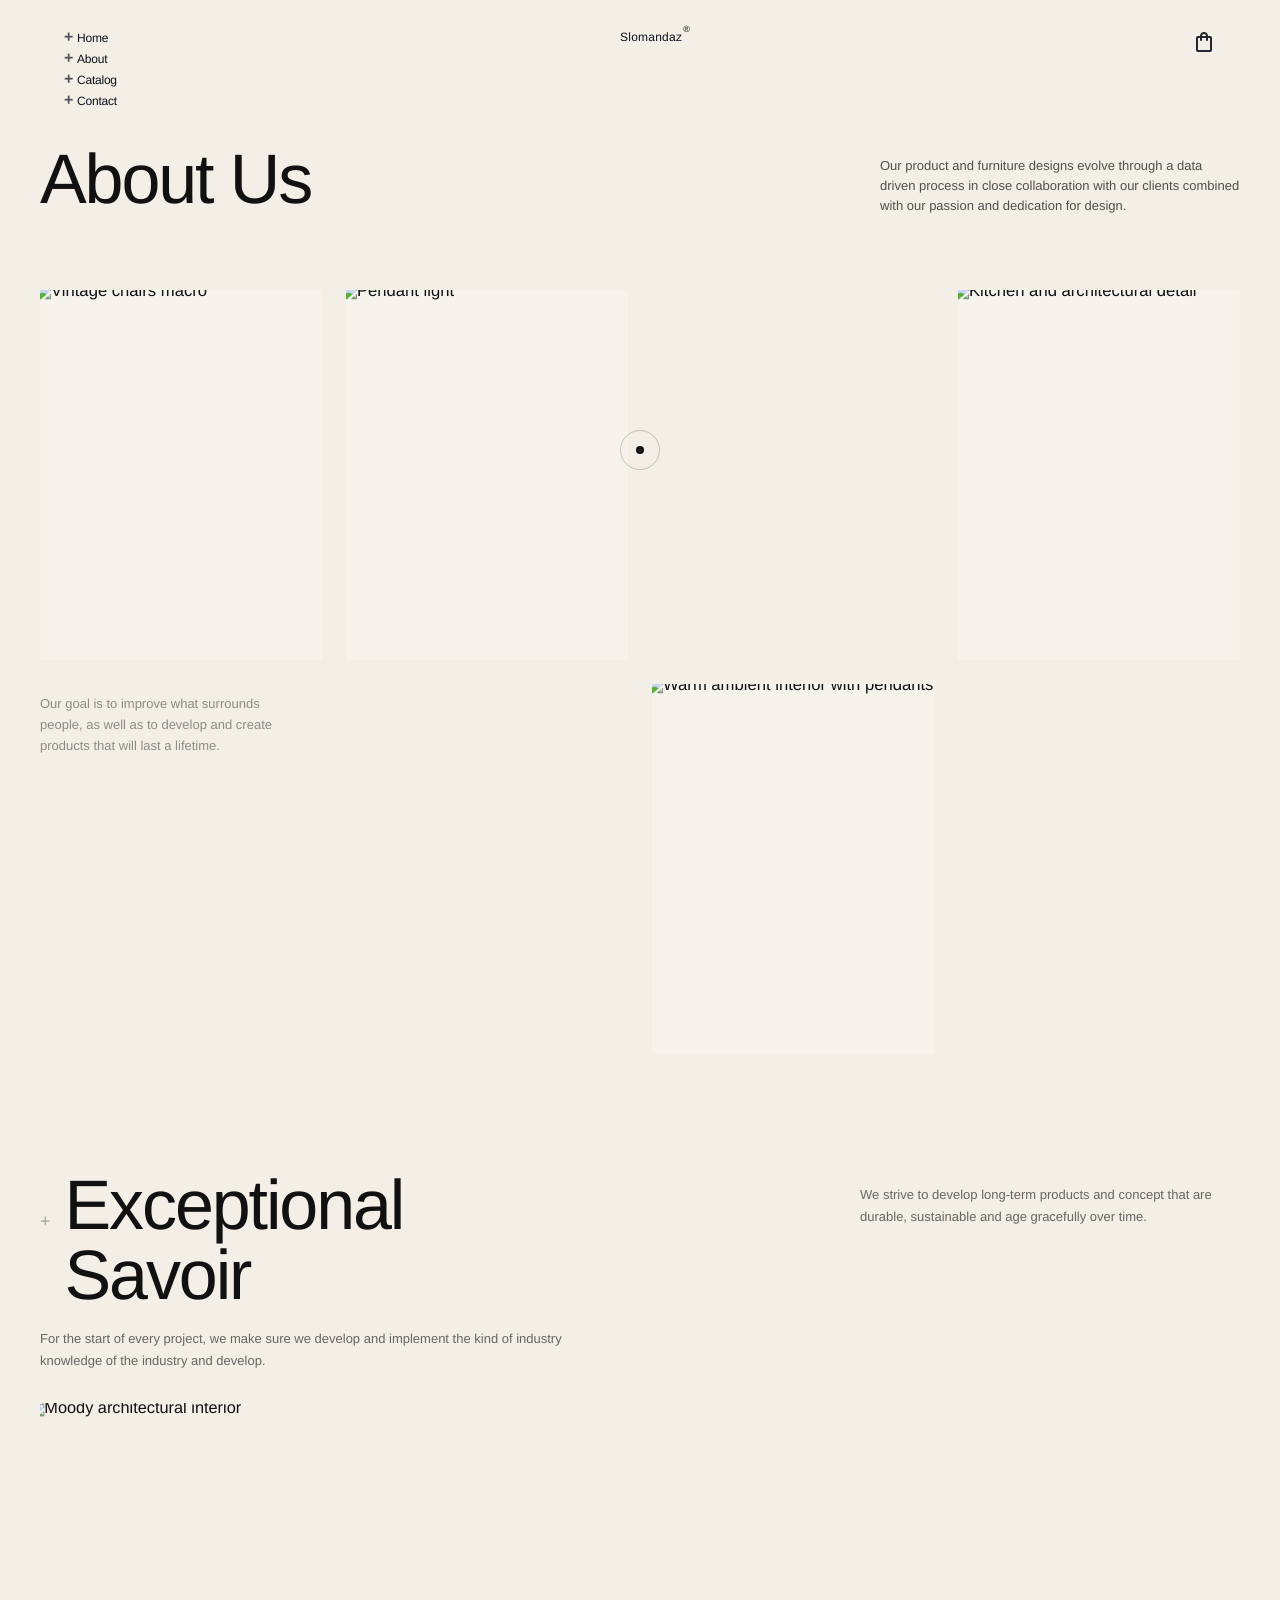
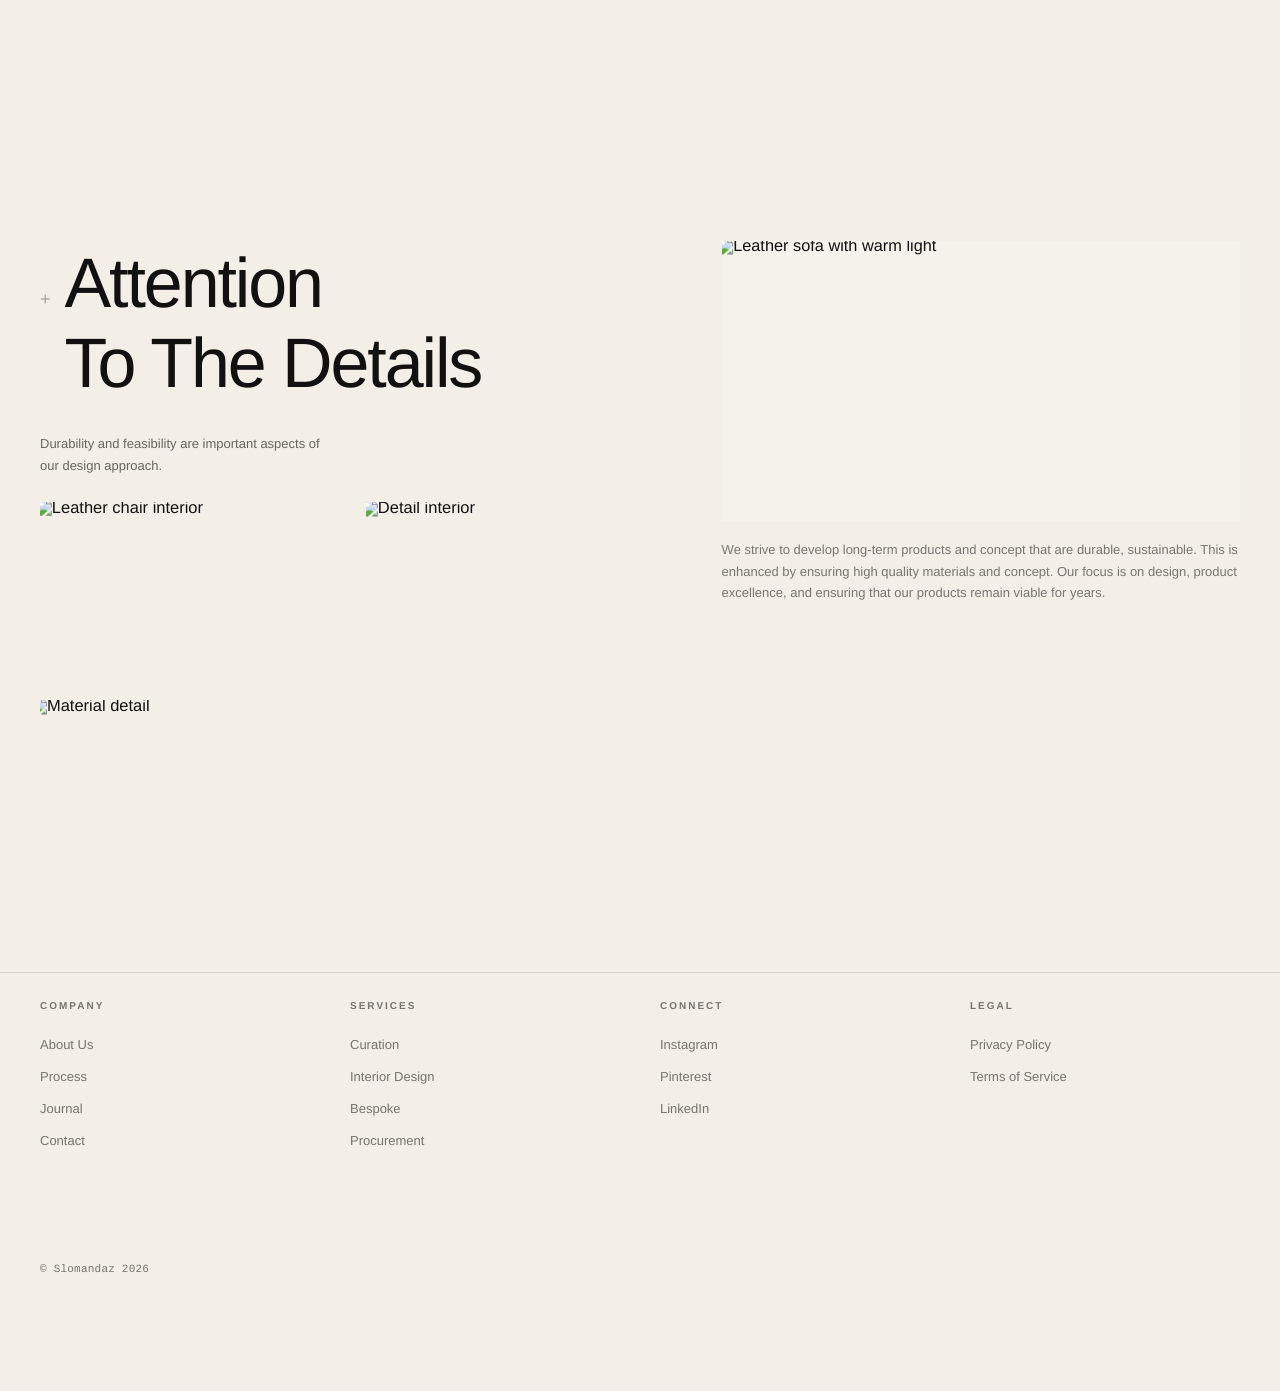
==== about/index.html @ 29f37a79 "removed some immages from about" ====
<!DOCTYPE html>
<html lang="en">
  <head>
    <meta charset="utf-8" />
    <meta name="viewport" content="width=device-width,initial-scale=1" />
    <title>Slomandaz — About Us</title>
    <meta
      name="description"
      content="Noden® About Us — vintage Scandinavian furniture (1940s–1960s) with careful curation and restoration."
    />

    <link rel="stylesheet" href="/styles/styles.css" />
    <link rel="stylesheet" href="/styles/responsive.css" />
    <!-- Fonts (best-effort). If PP Neue Montreal isn’t available to load on your machine, it falls back to Helvetica/Arial. -->
    <link rel="preconnect" href="https://fonts.googleapis.com" />
    <link rel="preconnect" href="https://fonts.gstatic.com" crossorigin />
    <link
      href="https://fonts.googleapis.com/css2?family=Inter:wght@300;400;500&display=swap"
      rel="stylesheet"
    />
      <link href="https://fonts.googleapis.com/css2?family=Material+Symbols+Outlined" rel="stylesheet" />

    <!-- GSAP (KEEP) -->
    <script src="https://cdnjs.cloudflare.com/ajax/libs/gsap/3.12.5/gsap.min.js"></script>
    <script src="https://cdnjs.cloudflare.com/ajax/libs/gsap/3.12.5/ScrollTrigger.min.js"></script>
    <!-- Lenis Smooth Scroll -->
    <script src="https://unpkg.com/lenis@1.1.18/dist/lenis.min.js"></script>
  </head>

  <body>
    <!-- CURSOR ELEMENTS -->
    <div class="cursor-dot"></div>
    <div class="cursor-outline"></div>
   <header class="global-nav" role="banner" aria-label="Primary navigation">
  
  <nav class="link-matrix" aria-label="Site links">
    <!-- Menu toggle button (visible when collapsed) -->
    <button class="menu-toggle" id="menuToggle" aria-expanded="false" aria-controls="navLinks">
      <span class="menu-toggle__label">Menu</span>
      <span class="material-symbols-outlined">
arrow_drop_down
</span>
    </button>
    
    <div class="link-col" id="navLinks">
      <a class="navlink" href="index.html" style="--i: 0">Home</a>
      <a href="/about/" class="navlink" style="--i: 1">About</a>
      <a class="navlink" href="/products/" style="--i: 2">Catalog</a>
      <a class="navlink" href="/contact/" style="--i: 3">Contact</a>
    </div>
  </nav>
  
  <div class="mini-logo">Slomandaz<sup>®</sup></div>

  <!-- Tools -->
  <div class="hero__tools" aria-label="Tools">
    <button id="cartBtn" aria-label="Open Cart" class="cart-button">
      <span class="material-symbols-outlined">shopping_bag</span>
      <sup id="cartCount" class="cart-count-sup">0</sup>
    </button>
  </div>
  </div>
</header>

    <!-- THE SLIDE-IN DRAWER (Fixed Position) - Moved outside header to avoid mix-blend-mode -->
    <div id="cartOverlay"></div>
    <div id="cartDrawer">
      <!-- Drawer Header -->
      <div class="cart-drawer-header">
        <h3>Your Selection</h3>
        <button id="closeCartBtn">&times;</button>
      </div>

      <!-- Drawer Body (Items) -->
      <div id="cartItemsContainer">
        <!-- Empty State Default -->
        <div id="emptyState">
          <p>Your bag is empty.</p>
        </div>
        <!-- Items Inject Here -->
      </div>

      <!-- Drawer Footer -->
      <div class="cart-drawer-footer">
        <div class="cart-total-section">
          <span>Total</span>
          <span id="cartTotal">$0</span>
        </div>
        <button id="checkoutBtn" disabled>Send via WhatsApp</button>
        <p class="checkout-info">
          By sending, you authorize us to contact you regarding your order.
        </p>
      </div>
    </div>

    <div class="page">
      <!-- =========================
         ABOUT TOP + MOSAIC
    ========================== -->
      <section class="about-top">
        <div class="container">
          <div class="about-top__grid">
            <h1 class="about-title" data-inhale>About Us</h1>
            <p class="about-intro" data-parallax="0.2">
              Our product and furniture designs evolve through a data driven
              process in close collaboration with our clients combined with our
              passion and dedication for design.
            </p>
          </div>

          <div class="mosaic" data-="true">
            <div class="mosaic__grid" aria-label="About Us image mosaic">
              <figure class="tile tile--a" data-speed="0.8" data--img>
                <img
                  src="https://images.unsplash.com/photo-1592078615290-033ee584e267?q=80&w=900&auto=format&fit=crop"
                  alt="Vintage chairs macro"
                />
              </figure>

              <figure class="tile tile--b" data-speed="1.2" data--img>
                <img
                  src="https://images.unsplash.com/photo-1524758631624-e2822e304c36?q=80&w=900&auto=format&fit=crop"
                  alt="Pendant light"
                />
              </figure>

              <figure class="tile tile--c" data-speed="1.0" data--img>
                <img
                  src="https://images.unsplash.com/photo-1618221195710-dd6b41faaea6?q=80&w=900&auto=format&fit=crop"
                  alt="Kitchen and architectural detail"
                />
              </figure>

              <figure class="tile tile--d" data-speed="0.9" data--img>
                <img
                  src="https://images.unsplash.com/photo-1618221195710-dd6b41faaea6?q=80&w=1200&auto=format&fit=crop"
                  alt="Warm ambient interior with pendants"
                />
              </figure>

              <p class="mosaic__goal" data--text>
                Our goal is to improve what surrounds people, as well as to
                develop and create products that will last a lifetime.
              </p>
            </div>
          </div>
        </div>
      </section>

      <!-- =========================
         EXCEPTIONAL SAVOIR
    ========================== -->
      <section class="section savoir">
        <div class="container">
          <div class="savoir__grid">
            <div class="savoir__left">
              <div class="headlineRow">
                <span class="sig-plus" aria-hidden="true">+</span>
                <h2 class="h2" data-inhale>Exceptional<br />Savoir</h2>
              </div>
              <p class="sub">
                For the start of every project, we make sure we develop and
                implement the kind of industry knowledge of the industry and
                develop.
              </p>
            </div>

            <div class="savoir__right">
              <p class="sub">
                We strive to develop long-term products and concept that are
                durable, sustainable and age gracefully over time.
              </p>
            </div>
          </div>

          <div class="wide-image" data-speed="0.8" data--img>
            <img
              src="https://images.unsplash.com/photo-1600210492493-0946911123ea?q=80&w=2000&auto=format&fit=crop"
              alt="Moody architectural interior"
            />
          </div>
        </div>
      </section>

      <!-- =========================
         ATTENTION TO THE DETAILS
    ========================== -->
      <section class="section details">
        <div class="container">
          <div class="details__grid">
            <div class="details__left">
              <div class="headlineRow">
                <span class="sig-plus" aria-hidden="true">+</span>
                <h2 class="details__title" data-inhale>
                  Attention<br />To The Details
                </h2>
              </div>
              <p class="sub" style="margin-bottom: 26px; max-width: 280px">
                Durability and feasibility are important aspects of our design
                approach.
              </p>

              <div
                class="details__leftGrid"
                aria-label="Supporting images left"
              >
                <figure
                  class="small-photo small-photo--tall"
                  data-speed="1.0"
                  data--img
                >
                  <img
                    src="https://images.unsplash.com/photo-1586023492125-27b2c045efd7?q=80&w=900&auto=format&fit=crop"
                    alt="Leather chair interior"
                  />
                </figure>

                <figure class="small-photo" data-speed="0.7" data--img>
                  <img
                    src="https://images.unsplash.com/photo-1513519245088-0e12902e5a38?q=80&w=900&auto=format&fit=crop"
                    alt="Detail interior"
                  />
                </figure>

                <figure
                  class="small-photo"
                  data-speed="0.9"
                  data--img
                  style="grid-column: 1 / -1"
                >
                  <img
                    src="https://images.unsplash.com/photo-1616486338812-3dadae4b4ace?q=80&w=900&auto=format&fit=crop"
                    alt="Material detail"
                  />
                </figure>
              </div>
            </div>

            <div class="details__right">
              <figure class="details__bigPhoto" data-speed="0.8" data--img>
                <img
                  src="https://images.unsplash.com/photo-1522708323590-d24dbb6b0267?q=80&w=1600&auto=format&fit=crop"
                  alt="Leather sofa with warm light"
                />
              </figure>

              <p class="details__caption" data--text>
                We strive to develop long-term products and concept that are
                durable, sustainable. This is enhanced by ensuring high quality
                materials and concept. Our focus is on design, product
                excellence, and ensuring that our products remain viable for
                years.
              </p>
            </div>
          </div>
        </div>
      </section>

      <!-- =========================
         FOOTER
    ========================== -->
      <footer class="footer">
        <div class="container">
          <div class="footer-grid">
            <div class="footer-column">
              <h4>Company</h4>
              <ul>
                <li><a href="#">About Us</a></li>
                <li><a href="#">Process</a></li>
                <li><a href="#">Journal</a></li>
                <li><a href="#">Contact</a></li>
              </ul>
            </div>
            <div class="footer-column">
              <h4>Services</h4>
              <ul>
                <li><a href="#">Curation</a></li>
                <li><a href="#">Interior Design</a></li>
                <li><a href="#">Bespoke</a></li>
                <li><a href="#">Procurement</a></li>
              </ul>
            </div>
            <div class="footer-column">
              <h4>Connect</h4>
              <ul>
                <li><a href="#">Instagram</a></li>
                <li><a href="#">Pinterest</a></li>
                <li><a href="#">LinkedIn</a></li>
              </ul>
            </div>
            <div class="footer-column">
              <h4>Legal</h4>
              <ul>
                <li><a href="#">Privacy Policy</a></li>
                <li><a href="#">Terms of Service</a></li>
              </ul>
            </div>
          </div>
          <div class="footer-bottom">
            <span class="copyright">© Slomandaz 2026</span>
          </div>
        </div>
      </footer>
    </div>

    <script src="/js/scripts.js"></script>
    <script src="/js/animations.js"></script>
    <script src="/js/contact-form.js"></script>
    <script src="/js/cart.js"></script>
    <script src="/js/cursor.js"></script>
    <script src="/js/previews.js"></script>

    <script>
      document.addEventListener("DOMContentLoaded", () => {
        // Initialize ALL forms on page
        window.FormCompiler.init("contactForm", {
          pageTitle: "Contact Page",
        });

        window.FormCompiler.init("quickContactForm", {
          pageTitle: "Homepage Quick Contact",
        });
      });
    </script>
  </body>
</html>
---- styles/styles.css ----
/*
  ==========================================================
  NODEN® HERO — “Macro Materiality + Heritage Minimalism”
  Key decisions:
  - Full-bleed macro hero image
  - Header segmented into utility zones with ultra-small uppercase text
  - Oversized bottom-left wordmark
  - Bottom-right descriptor block
  - Far-right vertical pagination
  - Below: products band with category tabs + product row
  ==========================================================
*/

:root {
  --bone: #ede6da; /* bone-white wordmark */
  --bone-2: #f3eee6; /* slightly warmer UI white */
  --ink: #141414; /* for product band text */
  --muted: rgba(255, 255, 255, 0.72);
  --muted-2: rgba(20, 20, 20, 0.55);

  --divider: rgba(26, 26, 24, 0.15);
  --copper: #b87333;
  --hero-tint: rgba(33, 31, 28, 0.18);
  --hero-tint-2: rgba(33, 31, 28, 0.36);

  --line: rgba(255, 255, 255, 0.24);
  --line-dark: rgba(20, 20, 20, 0.12);

  --pad-x: clamp(18px, 3.2vw, 42px);
  --pad-y: clamp(16px, 2.2vw, 34px);
  --font-heading: "Times New Roman", Georgia, serif;
  --font-sans: "Helvetica Neue", Arial, sans-serif;
}

* {
  box-sizing: border-box;
  margin: 0;
  padding: 0;
}

body {
  font-family: var(--font-sans);
  background: var(--bone-2);
  color: #111;
  -webkit-font-smoothing: antialiased;
  text-rendering: geometricPrecision;
}

a {
  color: inherit;
  text-decoration: none;
}
ul {
  list-style: none;
}

/* ════════════════════════════════════════
   SITE-WIDE CUSTOM CURSOR SYSTEM
════════════════════════════════════════ */

/* 1. HIDE THE DEFAULT CURSOR */
/* Apply to body and all interactive elements */
body,
a,
button,
.tab,
.product-card,
.category-item,
.quiet-exit-cta {
  cursor: none !important; /* Force hide */
}

/* 2. CORE CURSOR ELEMENTS */
.cursor-dot,
.cursor-outline {
  position: fixed;
  top: 0;
  left: 0;
  pointer-events: none;
  border-radius: 50%;
  z-index: 11000;
  transform: translate(-50%, -50%);
}

/* THE SNAPPY INNER DOT */
.cursor-dot {
  width: 8px;
  height: 8px;
  background-color: #111111; /* --ink from your design */
  transition: transform 0.2s ease, opacity 0.3s ease;
}

/* THE BUTTERY OUTER RING */
.cursor-outline {
  width: 40px;
  height: 40px;
  border: 1px solid rgba(17, 17, 17, 0.2);
  will-change: transform;
  transition: width 0.4s cubic-bezier(0.16, 1, 0.3, 1),
    height 0.4s cubic-bezier(0.16, 1, 0.3, 1), border-color 0.4s ease,
    background-color 0.4s ease;
}

/* HIDE ON TOUCH DEVICES */
@media (pointer: coarse) {
  .cursor-dot,
  .cursor-outline {
    display: none;
  }
  /* Restore default cursor on touch devices */
  body,
  a,
  button,
  .tab,
  .product-card,
  .category-item,
  .quiet-exit-cta {
    cursor: auto !important;
  }
}

/* 3. INTERACTIVE STATES (via JS body classes) */

/* --- POINTER STATE --- */
/* For links, buttons, tabs etc. */
body.cursor-pointer .cursor-dot {
  opacity: 0;
}

body.cursor-pointer .cursor-outline {
  width: 60px;
  height: 60px;
  border-color: rgba(184, 115, 51, 0.5); /* --accent */
  background-color: rgba(184, 115, 51, 0.1);
}

/* --- TEXT STATE --- */
/* For paragraphs, headlines */
body.cursor-text .cursor-outline {
  width: 2px;
  height: 28px;
  border-radius: 2px;
  border-color: #111111;
  background-color: #111111;
}

/* --- DRAG STATE --- */
/* For the product archive reel */
body.cursor-drag .cursor-outline {
  width: 80px;
  height: 50px;
  border-radius: 40px;
  border-color: rgba(17, 17, 17, 0.3);
}

body.cursor-drag .cursor-outline::before,
body.cursor-drag .cursor-outline::after {
  content: "";
  position: absolute;
  top: 50%;
  width: 0;
  height: 0;
  border-top: 6px solid transparent;
  border-bottom: 6px solid transparent;
  opacity: 0.8;
}

body.cursor-drag .cursor-outline::before {
  /* Left arrow */
  left: 10px;
  transform: translateY(-50%);
  border-right: 8px solid #111111;
}

body.cursor-drag .cursor-outline::after {
  /* Right arrow */
  right: 10px;
  transform: translateY(-50%);
  border-left: 8px solid #111111;
}

/* --- SERVICES PREVIEW OVERRIDE --- */
/* This ensures the special services cursor still works */
body.cursor-services .cursor-outline {
  opacity: 0; /* Hide the global outline */
}

/* --- PRODUCT DETAILS CURSOR STATE --- */
body.cursor-product-details .cursor-dot {
  width: 12px;
  height: 12px;
  background-color: #ff9500;
  opacity: 1;
}

body.cursor-product-details .cursor-outline {
  width: 80px;
  height: 80px;
  border: 2px solid var(--copper);
  background: rgba(184, 115, 51, 0.1);
  display: flex;
  align-items: center;
  justify-content: center;
  font-family: var(--font-sans);
  font-size: 9px;
  font-weight: 500;
  letter-spacing: 0.2em;
  color: var(--copper);
  text-transform: uppercase;
}

body.cursor-product-details .cursor-outline::before {
  content: "VIEW DETAILS";
}

/* ════════════════════════════════════════
   FLEXIBLE PREVIEW ENHANCEMENTS
════════════════════════════════════════ */
.cursor-preview {
  position: fixed;
  width: 180px;
  height: 220px;
  pointer-events: none;
  z-index: 9998;
  border-radius: 4px;
  overflow: hidden;
  opacity: 0;
  transform: translate(-50%, -50%) scale(0.9);
  backdrop-filter: blur(20px);
  background: rgba(228, 224, 219, 0.9); /* --stone with slight transparency */
  box-shadow: 0 8px 32px rgba(0, 0, 0, 0.12);
  transition: all 0.4s cubic-bezier(0.16, 1, 0.3, 1);
  will-change: transform, opacity;
}

.cursor-preview img {
  width: 100%;
  height: 80%;
  object-fit: cover;
  display: block;
  opacity: 0;
  transition: opacity 0.4s ease;
}

.cursor-preview-label {
  position: absolute;
  bottom: 0;
  left: 0;
  right: 0;
  padding: 12px 16px 12px;
  background: linear-gradient(transparent, rgba(0, 0, 0, 0.6));
  color: #fff;
  font-family: "Inter", sans-serif;
  font-size: 10px;
  font-weight: 400;
  letter-spacing: 0.15em;
  text-transform: uppercase;
  text-align: center;
  opacity: 0;
  transition: opacity 0.4s ease;
}

/* IMAGE MODE */
.cursor-preview.preview-image img {
  opacity: 1;
}
.cursor-preview.preview-image .cursor-preview-label {
  opacity: 1;
}

/* TEXT-ONLY MODE (Products/CTAs) */
.cursor-preview:not(.preview-image) {
  width: 140px;
  height: auto;
  min-height: 40px;
  padding: 16px;
  background: rgba(17, 17, 17, 0.92);
  color: #fff;
}

.cursor-preview:not(.preview-image) img {
  display: none;
}
.cursor-preview:not(.preview-image) .cursor-preview-label {
  background: none;
  opacity: 1;
  font-size: 12px;
  letter-spacing: 0.05em;
  padding: 0;
}

/* ═══════════════════════════════════════════════════════════
   PRODUCT HOVER CURSOR PREVIEW
═════════════════════════════════════════════════════════ */

.product-cursor-preview {
  position: fixed;
  top: 0;
  left: 0;
  pointer-events: none;
  z-index: 9998;
  opacity: 0;
  transform: translate(0, 0);
  transition: opacity 0.25s ease;
}

.product-cursor-preview.visible {
  opacity: 1;
}

.product-cursor-text {
  display: block;
  background: rgba(20, 20, 20, 0.9);
  color: #fff;
  padding: 10px 16px;
  border-radius: 6px;
  font-size: 11px;
  font-weight: 500;
  letter-spacing: 0.04em;
  white-space: nowrap;
  backdrop-filter: blur(8px);
  border: 1px solid rgba(184, 115, 51, 0.3);
}

/* ════════════════════════════════════════
   CART DRAWER (Exempt from blend mode)
════════════════════════════════════════ */
/* =========================================
   CART DRAWER SYSTEM - PREMIUM STYLING
========================================= */

#cartCount {
  position: absolute;
  top: 26px;
  right: 50px;
  background: var(--copper);
  color: #fff;
  border-radius: 50%;
  width: 18px;
  height: 18px;
  display: flex;
  align-items: center;
  justify-content: center;
  font-size: 10px;
  font-weight: bold;
  z-index: 10;
}

#cartOverlay {
  position: fixed;
  inset: 0;
  background: rgba(20, 20, 20, 0.4);
  backdrop-filter: blur(2px);
  z-index: 9998;
  opacity: 0;
  pointer-events: none;
  transition: opacity 0.3s ease;
  mix-blend-mode: normal !important;
}

#cartDrawer {
  position: fixed;
  top: 0;
  right: -100%; /* Hidden off-screen */
  width: 100%;
  max-width: 450px;
  height: 100vh;
  background: #f3eee6; /* Bone color */
  z-index: 9999;
  box-shadow: -5px 0 40px rgba(0, 0, 0, 0.08);
  transition: right 0.4s cubic-bezier(0.16, 1, 0.3, 1);
  display: flex;
  flex-direction: column;
  mix-blend-mode: normal !important;
}

/* Header Section */
.cart-drawer-header {
  padding: 24px 30px;
  border-bottom: 1px solid rgba(26, 26, 24, 0.12);
  display: flex;
  justify-content: space-between;
  align-items: center;
}

.cart-drawer-header h3 {
  font-family: var(--font-heading);
  font-size: 24px;
  letter-spacing: -0.02em;
  margin: 0;
  color: var(--ink);
}

#closeCartBtn {
  background: none;
  border: none;
  cursor: pointer;
  font-size: 28px;
  line-height: 1;
  color: var(--muted-2);
}

/* =========================================
   CART DRAWER FIXES & UPGRADES
========================================= */

/* SCROLL FIX: Ensures only the list scrolls, not the body */
#cartItemsContainer {
  flex: 1;
  overflow-y: auto !important; /* Forces scroll here */
  padding: 24px 30px;
}

/* --- QUANTITY CONTROLS STYLING --- */
.cart-item-qty-wrapper {
  display: flex;
  align-items: center;
  gap: 8px;
  background: rgba(0, 0, 0, 0.05);
  border-radius: 4px;
  padding: 2px 6px;
}

.btn-qty {
  width: 20px;
  height: 20px;
  border: 1px solid var(--divider);
  background: transparent;
  cursor: pointer;
  font-size: 14px;
  line-height: 16px;
  color: var(--ink);
  transition: all 0.2s;
  display: flex;
  align-items: center;
  justify-content: center;
}

.btn-qty:hover {
  background: var(--ink);
  color: #fff;
}

.cart-qty-text {
  font-size: 11px;
  min-width: 18px;
  text-align: center;
  font-weight: 500;
}

/* --- NEW CARD STYLING (No more inline styles) --- */
.cart-item-card {
  display: flex;
  gap: 16px;
  margin-bottom: 24px;
  animation: fadeIn 0.4s ease forwards;
  padding-bottom: 24px;
  border-bottom: 1px solid rgba(26, 26, 24, 0.08);
}

.cart-item-card:last-child {
  border-bottom: none;
  margin-bottom: 0;
  padding-bottom: 0;
}

.cart-item-img {
  width: 72px;
  height: 72px;
  object-fit: cover;
  border-radius: 4px;
  background: #fff;
}

.cart-item-details {
  flex: 1;
  display: flex;
  flex-direction: column;
  justify-content: space-between;
}

.cart-item-name {
  font-family: var(--font-sans);
  font-size: 14px;
  font-weight: 500;
  text-transform: uppercase;
  letter-spacing: 0.05em;
  margin-bottom: 4px;
  line-height: 1.3;
  color: var(--ink);
}

.cart-item-meta {
  font-size: 11px;
  color: var(--muted);
  text-transform: uppercase;
  letter-spacing: 0.1em;
  margin-bottom: 8px;
}

.cart-item-actions {
  display: flex;
  justify-content: space-between;
  align-items: center;
  margin-top: auto;
}

.cart-item-price {
  font-family: var(--font-heading);
  font-style: italic;
  font-size: 18px;
  color: var(--ink);
}

.btn-remove {
  background: none;
  border: none;
  font-family: var(--font-sans);
  font-size: 9px;
  text-transform: uppercase;
  letter-spacing: 0.15em;
  color: var(--muted);
  cursor: pointer;
  transition: color 0.2s ease;
}

.btn-remove:hover {
  color: #d9534f;
}

@keyframes fadeIn {
  from {
    opacity: 0;
    transform: translateY(10px);
  }
  to {
    opacity: 1;
    transform: translateY(0);
  }
}
/* ---------------------------------------- */

/* Footer Section */
.cart-drawer-footer {
  padding: 24px 30px;
  border-top: 1px solid rgba(26, 26, 24, 0.12);
  background: rgba(255, 255, 255, 0.4);
  backdrop-filter: blur(8px);
}

.cart-total-section {
  display: flex;
  justify-content: space-between;
  margin-bottom: 16px;
  font-family: var(--font-sans);
  font-weight: 500;
  font-size: 14px;
  letter-spacing: 0.1em;
  text-transform: uppercase;
}

#checkoutBtn {
  width: 100%;
  background: var(--ink);
  color: #fff;
  border: none;
  padding: 18px;
  border-radius: 4px;
  letter-spacing: 0.15em;
  font-size: 11px;
  text-transform: uppercase;
  font-weight: 500;
  cursor: pointer;
  transition: all 0.2s ease;
}

#checkoutBtn:hover:not(:disabled) {
  opacity: 0.9;
  transform: translateY(-1px);
}

#checkoutBtn:disabled {
  background: rgba(20, 20, 20, 0.2);
  color: rgba(0, 0, 0, 0.4);
  cursor: not-allowed;
}

.checkout-info {
  font-size: 9px;
  color: var(--muted);
  text-align: center;
  margin-top: 12px;
  line-height: 1.5;
}

/* =========================
   HERO
========================= */
.hero {
  position: relative;
  padding-top: 90px;
  min-height: 62vh;
  height: 90vh;
  overflow: hidden;
  background: #6f6a63; /* fallback if image fails */
}

.hero__media {
  position: absolute;
  inset: 0;
  width: 100%;
  height: 100%;
  object-fit: cover;
  transform: scale(1.04);
  filter: saturate(1.05) contrast(1.06);
}

/* Cinematic overlay to match “buttery” shadow transitions */
.hero::before {
  content: "";
  position: absolute;
  inset: 0;
  background: radial-gradient(
      1200px 700px at 60% 40%,
      rgba(0, 0, 0, 0) 0%,
      rgba(0, 0, 0, 0.16) 62%,
      rgba(0, 0, 0, 0.28) 100%
    ),
    linear-gradient(
      180deg,
      var(--hero-tint-2) 0%,
      var(--hero-tint) 46%,
      rgba(0, 0, 0, 0.1) 100%
    );

  pointer-events: none;
  z-index: 1;
}

/* =========================
   HEADER (4 utility zones)
========================= */
.global-nav {
  position: fixed;
  top: 0;
  left: 0;
  right: 0;
  z-index: 9999;
  padding: var(--pad-y) var(--pad-x);
  display: flex;
  justify-content: space-between;
  align-items: start;
  column-gap: 28px;
  backdrop-filter: none;
  box-shadow: none;
  mix-blend-mode: difference;
  transition: padding 0.3s ease;
}

/* ─── Mini Logo ─── */
.mini-logo {
  font-size: 12px;
  letter-spacing: 0.02em;
  font-weight: 500;
  color: var(--bone);
  white-space: nowrap;
}
.mini-logo sup {
  font-size: 9px;
  top: -0.45em;
  position: relative;
  margin-left: 1px;
}

/* ─── Link Matrix / Nav Container ─── */
.link-matrix {
  justify-content: start;
  padding-top: 2px;
  position: relative;
}

/* ─── Menu Toggle Button ─── */
.menu-toggle {
  display: flex;
  align-items: center;
  gap: 1px;
  background: none;
  border: none;
  cursor: pointer;
  padding: 0;
  color: #fff;
  font-size: 12px;
  font-weight: 500;
  letter-spacing: -0.02em;
  text-transform: capitalize;
  font-family: inherit;
  opacity: 0;
  visibility: hidden;
  height: 0;
  overflow: hidden;
  transition:
    opacity 0.3s ease,
    visibility 0.3s ease,
    height 0.3s ease;
  mix-blend-mode: normal;
}

.menu-toggle__label {
  line-height: 1;
}

.menu-toggle__icon {
  font-size: 18px;
  transition: transform 0.35s cubic-bezier(0.16, 1, 0.3, 1);
  line-height: 1;
}

/* When nav is collapsed (scrolled), show the toggle */
.nav-collapsed .menu-toggle {
  opacity: 1;
  visibility: visible;
  height: auto;
  overflow: visible;
}

/* Rotate arrow when menu is open */
.menu-toggle[aria-expanded="true"] .menu-toggle__icon {
  transform: rotate(180deg);
}

/* ─── Link Column ─── */
.link-col {
  display: flex;
  flex-direction: column;
  gap: 5px;
  overflow: hidden;
}

/* ─── Navlink Base ─── */
.navlink {
  font-size: 12px;
  text-transform: capitalize;
  letter-spacing: -0.02em;
  font-weight: 500;
  color: white;
  opacity: 1;
  width: fit-content;
  position: relative;
  display: flex;
  align-items: baseline;
  gap: 4px;
  transform: translateY(0);
  transition:
    opacity 0.35s cubic-bezier(0.16, 1, 0.3, 1),
    transform 0.35s cubic-bezier(0.16, 1, 0.3, 1),
    max-height 0.35s cubic-bezier(0.16, 1, 0.3, 1);
  transition-delay: calc(var(--i, 0) * 0.05s);
  max-height: 40px;
}

.navlink::after {
  content: "";
  position: absolute;
  left: 0;
  bottom: -4px;
  width: 0%;
  height: 0.5px;
  background: rgba(255, 255, 255, 0.66);
  transition: width 0.32s ease;
}
.navlink:hover::after {
  width: 100%;
}
.navlink::before {
  content: "+";
  font-size: 16px;
  font-weight: 600;
  opacity: 0.7;
  transition: all 0.3s cubic-bezier(0.16, 1, 0.3, 1);
  transform: rotate(0deg);
  line-height: 1;
  flex-shrink: 0;
}
.navlink:hover::before {
  opacity: 1;
  transform: rotate(45deg);
}
.navlink:hover {
  opacity: 1;
}

/* ─── Collapsed State: Hide navlinks ─── */
.nav-collapsed .link-col .navlink {
  opacity: 0;
  transform: translateY(-15px);
  max-height: 0;
  pointer-events: none;
  margin: 0;
  padding: 0;
  overflow: hidden;
  /* Reverse stagger: last items disappear first */
  transition-delay: calc((3 - var(--i, 0)) * 0.04s);
}

/* ─── Collapsed BUT menu is open: show navlinks staggered ─── */
.nav-collapsed.menu-open .link-col .navlink {
  opacity: 1;
  transform: translateY(0);
  max-height: 40px;
  pointer-events: auto;
  /* Forward stagger: first items appear first */
  transition-delay: calc(var(--i, 0) * 0.07s + 0.05s);
}

/* ─── Link column gap adjustment when collapsed ─── */
.nav-collapsed .link-col {
  gap: 0;
  transition: gap 0.3s ease;
}
.nav-collapsed.menu-open .link-col {
  gap: 5px;
  transition-delay: 0.05s;
}

/* ─── Tools ─── */
.mini-logo,
.navlink,
.tool {
  color: #fff;
}

.cart-button {
  background: none;
  border: none;
  color: #fff;
  cursor: pointer;

  opacity: 0.9;
  transition: opacity 0.3s ease;
}

.cart-button:hover {
  opacity: 1;
}
@keyframes fadeIn {
  from {
    opacity: 0;
    transform: translateY(10px);
  }
  to {
    opacity: 1;
    transform: translateY(0);
  }
}

.hero-cta {
  position: absolute;
  right: var(--pad-x);
  top: -33px;
  z-index: 3;
  display: flex;
  align-items: center;
  gap: 10px;
  font-size: 13px;
  letter-spacing: 0.22em;
  text-transform: uppercase;
  color: rgba(255, 255, 255, 0.88);
  font-weight: 500;
  padding-inline: 50px;
  padding-block: 25px;
  background-color: var(--copper);
  border: 1px solid rgba(255, 255, 255, 0.28);
  border-radius: 100px;
  transition: all 0.4s cubic-bezier(0.16, 1, 0.3, 1);
  text-decoration: none;
  justify-content: center;
}

.hero-cta::before {
  content: "+";
  font-size: 16px;
  font-weight: 600;
  opacity: 0.7;
  transition: all 0.3s cubic-bezier(0.16, 1, 0.3, 1);
  transform: rotate(0deg);
  line-height: 1;
  flex-shrink: 0;
}
.hero-cta:hover::before {
  opacity: 1;
  transform: rotate(45deg);
}

.hero__tools {
  display: flex;
  gap: 18px;
  padding-top: 2px;
}

.tool {
  font-size: 10px;
  text-transform: uppercase;
  letter-spacing: 0.22em;
  color: rgba(255, 255, 255, 0.86);
  opacity: 0.9;
  white-space: nowrap;
}
.tool:hover {
  opacity: 1;
}

/* vertical pagination */
.hero__pager {
  position: absolute;
  top: 50%;
  right: calc(var(--pad-x) - 4px);
  transform: translateY(-50%);
  z-index: 4;
  display: flex;
  flex-direction: column;
  align-items: center;
  gap: 10px;
  color: rgba(255, 255, 255, 0.72);
  font-size: 10px;
  letter-spacing: 0.22em;
  text-transform: uppercase;
  user-select: none;
}
.hero__pager .bar {
  width: 0.5px;
  height: 88px;
  background: rgba(255, 255, 255, 0.25);
}

.hero__content {
  position: absolute;
  left: var(--pad-x);
  bottom: 44px;
  right: var(--pad-x);
  display: flex;
  justify-content: space-between;
  align-items: flex-end;
  gap: 2rem;
}

/* =========================
   Bottom-left monolith logo
========================= */
.hero__brand {
  /* position: absolute;
  left: var(--pad-x);
  bottom: 44px; */
  z-index: 3;
  font-weight: 300;
  font-size: clamp(56px, 7.4vw, 120px);
  letter-spacing: -0.03em;
  color: var(--bone);
  line-height: 0.88;
  text-shadow: 0 1px 0 rgba(0, 0, 0, 0.1);
  white-space: nowrap;
  font-family: var(--font-heading);
}
.hero__brand sup {
  font-size: 0.36em;
  top: -0.62em;
  position: relative;
  margin-left: 2px;
}

/* =========================
   Bottom-right descriptor
========================= */
.hero__descriptor {
  /* position: absolute;
  right: var(--pad-x);
  bottom: 56px; */
  z-index: 3;
  width: 260px;
  font-size: 10px;
  line-height: 1.45;
  letter-spacing: 0.16em;
  text-transform: uppercase;
  color: rgba(255, 255, 255, 0.8);
  text-align: left; /* feels more “technical” than center */
}

/* =========================
   RESPONSIVE
========================= */
@media (max-width: 900px) {
  .hero {
    height: 560px;
    min-height: 560px;
  }
  .hero__header {
    grid-template-columns: auto 1fr auto;
    row-gap: 14px;
  }
  .link-matrix {
    display: grid !important;
    grid-template-columns: 1fr;
    gap: 16px;
    margin-left: 0 !important;
    justify-content: center;
    opacity: 1;
  }
  .link-col {
    gap: 6px;
  } /* mobile: stacked nav visible */
  .hero__descriptor {
    width: 220px;
  }
  .rail {
    overflow-x: auto;
    padding-bottom: 8px;
    scroll-snap-type: x mandatory;
  }
  .card,
  .tile {
    scroll-snap-align: start;
  }
  /* .hero__brand {
    margin-bottom: 44px;
  } */
  /* .hero__descriptor {
    margin-right: 50%;
  } */
}

@media (prefers-reduced-motion: reduce) {
  .hero__media {
    transform: none;
  }
  .card__img img {
    transition: none;
  }
}

:root {
  --bg-stone: #f2f0ec;
  --text-main: #141414;
  --text-muted: rgba(20, 20, 20, 0.25);
  --line-color: #141414;

  /* Frame dimensions */
  --frame-w: 26vw;
  --frame-h: 50vh;
}

/* =========================
     STABLE FRAME LAYOUT
  ========================= */
.category-section {
  position: relative;
  width: 100%;
  min-height: 100vh;
  display: flex;
  align-items: center;
  justify-content: center;
 
  overflow: hidden;
}

/* The Fixed Container */
.fixed-frame {
  position: absolute;
  top: 50%;
  width: var(--frame-w);
  height: var(--frame-h);
  overflow: hidden; /* Clips images perfectly */
  filter: grayscale(30%) contrast(0.95); /* Cinematic tone */
  pointer-events: none;
  transform-style: preserve-3d;
  will-change: transform; /* Optimizes parallax */
}

.frame-left {
  left: 5%;
  transform: translateY(-50%) rotate(-3deg);
}
.frame-right {
  right: 5%;
  transform: translateY(-50%) rotate(3deg);
}

/* Image Layers (All visible, z-indexed) */
.layer {
  position: absolute;
  inset: 0;
  width: 100%;
  height: 100%;
  opacity: 0;
  visibility: hidden;
  transition: opacity 1.2s ease-in-out, visibility 1.2s; /* Soft Cross-fade */
  will-change: opacity;
}

.layer img {
  width: 100%;
  height: 100%;
  object-fit: cover;
  display: block;
}

/* Visible State */
.layer.active {
  opacity: 1;
  visibility: visible;
}

/* =========================
     TEXT SPINE
  ========================= */
.spine-container {
  position: relative;
  z-index: 10;
  text-align: center;
  display: flex;
  flex-direction: column;
  align-items: center;
  gap: 24px;
  max-width: 500px;
}

.section-label {
  font-size: 9px;
  letter-spacing: 0.25em;
  text-transform: uppercase;
  color: var(--text-muted);
  margin-bottom: 60px;
  font-weight: 500;
}

.category-list {
  list-style: none;
  display: flex;
  flex-direction: column;
  gap: 14px;
}

.category-item {
  position: relative;
  cursor: pointer;
  padding: 10px 0;
  color: var(--text-muted);
  user-select: none;
  font-family: var(--font-heading);
  transition: color 0.4s ease;
  opacity: 1; /* Animate in later */
  transform: translateY(20px);
}

/* Text Hover Active */
.category-text {
  font-size: clamp(32px, 5vw, 64px);
  font-weight: 400;

  line-height: 1.1;
  letter-spacing: -0.02em;
  display: inline-block;
}

.category-count {
  font-size: 14px;
  font-weight: 300;
  margin-left: 12px;
  vertical-align: super;
  opacity: 0.6;
  color: var(--text-main);
}

/* Strike Through Line */
.strike-line {
  position: absolute;
  top: 50%;
  left: 0;
  width: 100%;
  height: 2px;
  background: var(--line-color);
  transform-origin: left;
  transform: scaleX(0);
  transition: transform 0.6s cubic-bezier(0.16, 1, 0.3, 1);
}

/* Logic: If active, turn black and draw line */
.category-item.is-active .category-text,
.category-item:hover .category-text {
  color: var(--text-main);
}

.category-item.is-active .strike-line,
.category-item:hover .strike-line {
  transform: scaleX(1);
}

/* Responsive */
@media (max-width: 900px) {
  .fixed-frame {
    display: none;
  }
}

:root {
  --about-bg: #f2f0ec; /* warm "gallery bone" */
  --ink: #111111;
  --muted: rgba(17, 17, 17, 0.55);
  --pad-x: clamp(18px, 5vw, 64px);
  --container: 1200px;
}

.noden-about {
  background: var(--bone-2);
  padding: auto;
}

.noden-about__grid {
  max-width: var(--container);
  margin: 0 auto;

  display: grid;
  grid-template-columns: repeat(4, 1fr);
  grid-auto-rows: auto;

  /* tuned to match the airy editorial spacing */
  column-gap: clamp(18px, 3vw, 32px);
  row-gap: clamp(28px, 5vh, 56px);
  align-items: start;
}

/* Row 1 */
.noden-about__title {
  grid-column: 1 / 3; /* title sits left */
  grid-row: 1;
  transform: translateY(-120%);
  font-family: var(--font-heading);
  font-size: clamp(42px, 6vw, 70px);
  font-weight: 400;
  color: var(--ink);
  line-height: 0.95;
  letter-spacing: -0.02em;
  max-width: 520px;
}

.noden-about__intro {
  grid-column: 2 / 5; /* intro sits on the right side (above the empty col-3 area) */
  grid-row: 1;
  margin: 0;
  font-size: 13px;
  line-height: 1.65;
  color: rgba(17, 17, 17, 0.62);
  max-width: 430px;
  justify-self: end;
}

/* Row 2 */
.noden-about__img {
  margin: 0;
  background: transparent;
  overflow: hidden;
}

/* Portrait-ish tiles like the reference */
.noden-about__img img {
  width: 100%;
  height: 100%;
  object-fit: cover;
  display: block;
}

/* Image sizing per tile (keeps the same editorial feel) */
.noden-about__img--1 {
  grid-column: 1 / 2;
  grid-row: 2;
  aspect-ratio: 3 / 4;
}
.noden-about__img--2 {
  grid-column: 2 / 3;
  grid-row: 2;
  aspect-ratio: 3 / 4;
}
.noden-about__img--3 {
  grid-column: 4 / 5;
  grid-row: 2;
  aspect-ratio: 3 / 4;
}

/* The empty space in Row 2, col-3 (this is the key detail you called out) */
.noden-about__empty {
  grid-column: 3 / 4;
  grid-row: 2;
  min-height: 1px; /* keeps grid cell present without rendering */
}

/* Row 3 */
.noden-about__goal {
  grid-column: 1 / 3; /* text under the left images */
  grid-row: 3;
  margin: 0;
  font-size: 13px;
  line-height: 1.65;
  color: rgba(17, 17, 17, 0.55);
  max-width: 430px;
}

.noden-about__blank {
  grid-row: 3;
  min-height: 1px; /* preserve structure */
}

/* Image directly under the empty col-3 from Row 2 */
.noden-about__img--4 {
  grid-column: 3 / 4;
  grid-row: 3;
}

/* If you have hover behavior later, keep it subtle */
.noden-about__img img {
  transform: scale(1.02);
  transition: transform 0.8s ease;
}
.noden-about__img:hover img {
  transform: scale(1.06);
}

/* Responsive: collapse to a clean reading order */
@media (max-width: 900px) {
  .noden-about__grid {
    grid-template-columns: repeat(2, 1fr);
    row-gap: 28px;
  }
  .noden-about__title {
    grid-column: 1 / -1;
  }
  .noden-about__intro {
    grid-column: 1 / -1;
    justify-self: start;
    max-width: 100%;
  }

  .noden-about__img--1 {
    grid-column: 1 / 2;
    grid-row: auto;
  }
  .noden-about__img--2 {
    grid-column: 2 / 3;
    grid-row: auto;
  }
  .noden-about__empty {
    display: none;
  }
  .noden-about__img--3 {
    grid-column: 1 / -1;
    grid-row: auto;
    aspect-ratio: 3/2;
  }
  .noden-about__goal {
    grid-column: 1 / -1;
    max-width: 100%;
  }
  .noden-about__img--4 {
    grid-column: 1 / -1;
    aspect-ratio: 3/4;
  }
  .noden-about__blank {
    display: none;
  }
}

.noden-about__stats {
  height: 100%;
  display: flex;
  flex-direction: column;
  justify-content: center; /* placard-like vertical centering */
  padding: 18px 10px;
}

.noden-about__stat {
  display: flex;
  flex-direction: column;
  gap: 10px;
}

.noden-about__statDivider {
  height: 0.5px;
  background: rgba(17, 17, 17, 0.12);
  margin: 18px 0;
}

.noden-about__statNum {
  font-size: clamp(42px, 4.6vw, 68px);
  font-weight: 400;
  font-family: var(--font-heading);
  letter-spacing: -0.03em;
  color: rgba(17, 17, 17, 0.9);
  line-height: 1;
}

.noden-about__plus {
  font-size: 0.52em;
  font-weight: 300;
  vertical-align: super;
  margin-left: 2px;
}

.noden-about__statLbl {
  font-family: ui-monospace, SFMono-Regular, Menlo, Monaco, Consolas,
    "Liberation Mono", monospace;
  font-size: 11px;
  text-transform: uppercase;
  letter-spacing: 0.18em;
  color: rgba(17, 17, 17, 0.55);
  line-height: 1.4;
}

/* ─── CUSTOM CURSOR ─── */
.cursor-dot {
  position: fixed;
  width: 8px;
  height: 8px;
  background: var(--ink);
  border-radius: 50%;
  pointer-events: none;
  z-index: 11000;
  transform: translate(-50%, -50%);
  transition: transform 0.1s ease;
}

/* ─── TEXTURE PREVIEW CARD ─── */
.cursor-preview {
  position: fixed;
  width: 160px;
  height: 200px;
  pointer-events: none;
  z-index: 9999;
  transform: translate(-50%, -50%);
  opacity: 1;
  border-radius: 2px;
  overflow: hidden;
  will-change: transform;
}

.cursor-preview img {
  width: 100%;
  height: 100%;
  object-fit: cover;
  display: block;
  transition: opacity 0.3s ease;
}

.cursor-preview-label {
  position: absolute;
  bottom: 0;
  left: 0;
  right: 0;
  padding: 10px 12px;
  background: linear-gradient(transparent, rgba(0, 0, 0, 0.5));
  color: var(--muted);
  font-family: var(--font-sans);
  font-size: 9px;
  letter-spacing: 0.18em;
  text-transform: uppercase;
  font-weight: 500;
}

/* ─── SECTION WRAPPER ─── */
.services-section {
  min-height: 100vh;
  padding: 120px 80px 100px;
  position: relative;
  overflow: hidden;
}

/* ─── SECTION HEADER ─── */
.services-header {
  display: flex;
  align-items: flex-start;
  justify-content: space-between;
  margin-bottom: 80px;
}

.services-eyebrow {
  font-family: var(--font-sans);
  font-size: 10px;
  letter-spacing: 0.22em;
  text-transform: uppercase;
  color: var(--muted);
  font-weight: 400;
  padding-top: 4px;
}

.services-headline {
  font-family: var(--font-heading);
  font-size: clamp(42px, 6vw, 70px);
  font-weight: 400;
  color: var(--ink);
  line-height: 0.95;
  letter-spacing: -0.02em;
  max-width: 420px;
  text-align: right;
}

.services-headline em {
  font-style: italic;
  color: var(--copper);
}

/* ─── SERVICE LIST ─── */
.services-list {
  list-style: none;
  border-top: 1px solid var(--divider);
}

/* ─── SINGLE SERVICE ROW ─── */
.service-row {
  position: relative;
  border-bottom: 1px solid var(--divider);
  cursor: none;
  transition: border-color 0.4s ease;
}

.service-row::after {
  content: "";
  position: absolute;
  bottom: -1px;
  left: 0;
  width: 0%;
  height: 1px;
  background: var(--copper-glow);
  box-shadow: 0 0 8px var(--copper-glow), 0 0 20px var(--copper-glow);
  transition: width 0.6s cubic-bezier(0.16, 1, 0.3, 1);
  z-index: 2;
}

.service-row:hover::after {
  width: 100%;
}

.service-row-inner {
  display: grid;
  grid-template-columns: 80px 1fr auto 180px;
  align-items: center;
  padding: 36px 0;
  gap: 40px;
  transition: padding 0.4s cubic-bezier(0.16, 1, 0.3, 1);
}

.service-row:hover .service-row-inner {
  padding: 44px 0;
}

/* ─── ROW ELEMENTS ─── */
.service-num {
  font-family: var(--font-sans);
  font-size: 11px;
  letter-spacing: 0.12em;
  color: var(--muted);
  font-weight: 400;
  transition: color 0.4s ease;
  padding-top: 2px;
}

.service-title {
  font-family: var(--font-heading);
  font-size: clamp(36px, 5.5vw, 72px);
  font-weight: 400;
  color: var(--ink-grey);
  letter-spacing: -0.01em;
  line-height: 1;
  min-width: max-content;
  opacity: 0.28;
  transition: opacity 0.5s cubic-bezier(0.16, 1, 0.3, 1),
    letter-spacing 0.5s cubic-bezier(0.16, 1, 0.3, 1);
  will-change: opacity;
}

.service-row:hover .service-title {
  opacity: 1;
  letter-spacing: 0.01em;
}

.service-tag {
  font-family: var(--font-sans);
  font-size: 9px;
  letter-spacing: 0.18em;
  text-transform: uppercase;
  color: var(--copper);
  opacity: 0;
  font-weight: 500;
  border: 1px solid var(--copper);
  padding: 5px 10px;
  border-radius: 100px;
  transition: opacity 0.4s ease 0.1s;
  white-space: nowrap;
}

.service-row:hover .service-tag {
  opacity: 1;
}

.service-desc {
  font-family: var(--font-sans);
  font-size: 12px;
  line-height: 1.65;
  color: var(--muted);
  font-weight: 400;
  text-align: right;
  opacity: 0;
  transform: translateY(6px);
  transition: opacity 0.5s ease 0.05s,
    transform 0.5s cubic-bezier(0.16, 1, 0.3, 1) 0.05s, color 0.4s ease;
  max-width: 170px;
  margin-left: auto;
}

.service-row:hover .service-desc {
  opacity: 1;
  transform: translateY(0);
  color: rgba(26, 26, 24, 0.6);
}

/* ─── ARROW INDICATOR ─── */
.service-arrow {
  position: absolute;
  right: 0;
  top: 50%;
  transform: translateY(-50%) translateX(-10px);
  opacity: 0;
  transition: opacity 0.4s ease, transform 0.5s cubic-bezier(0.16, 1, 0.3, 1);
  font-size: 18px;
  color: var(--ink);
}

/* ─── FOOTER BAR ─── */
.services-footer {
  margin-top: 80px;
  display: flex;
  align-items: center;
  justify-content: space-between;
}

.services-footer-note {
  font-family: var(--font-sans);
  font-size: 11px;
  letter-spacing: 0.15em;
  text-transform: uppercase;
  color: var(--muted);
}

.services-cta {
  z-index: 3;
  display: flex;
  align-items: center;
  gap: 10px;
  font-size: 13px;
  letter-spacing: 0.22em;
  text-transform: uppercase;
  color: rgba(255, 255, 255, 0.88);
  font-weight: 500;
  padding-inline: 50px;
  padding-block: 25px;
  height: 20%;
  width: max-content;
  background-color: var(--copper);
  border: 1px solid rgba(255, 255, 255, 0.28);
  border-radius: 100px;
  transition: all 0.4s cubic-bezier(0.16, 1, 0.3, 1);
  text-decoration: none;
  justify-content: center;
}
.services-cta::before {
  content: "+";
  font-size: 16px;
  font-weight: 600;
  opacity: 0.7;
  transition: all 0.3s cubic-bezier(0.16, 1, 0.3, 1);
  transform: rotate(0deg);
  line-height: 1;
  flex-shrink: 0;
}
.services-cta:hover::before {
  opacity: 1;
  transform: rotate(45deg);
}

/* ─── AMBIENT TEXTURE ─── */
.ambient-grain {
  position: absolute;
  inset: 0;
  pointer-events: none;
  opacity: 0.025;
  background-image: url("data:image/svg+xml,%3Csvg viewBox='0 0 256 256' xmlns='http://www.w3.org/2000/svg'%3E%3Cfilter id='noise'%3E%3CfeTurbulence type='fractalNoise' baseFrequency='0.9' numOctaves='4' stitchTiles='stitch'/%3E%3C/filter%3E%3Crect width='100%25' height='100%25' filter='url(%23noise)'/%3E%3C/svg%3E");
  background-size: 200px 200px;
  z-index: 0;
}

/* ─── SECTION COUNTER ─── */
.section-counter {
  position: absolute;
  top: 120px;
  left: 80px;
  font-family: var(--font-sans);
  font-size: 10px;
  letter-spacing: 0.2em;
  color: var(--muted);
  writing-mode: vertical-rl;
  text-transform: uppercase;
}

/* ─── RESPONSIVE ─── */
/* --- RESPONSIVE SERVICES SECTION FIX --- */
@media (max-width: 768px) {
  /* 1. Adjust Container Padding */
  .services-section {
    padding: 80px var(--pad-x-mobile) 60px;
    overflow-x: hidden;
  }

  /* 2. Stack Header Vertically */
  .services-header {
    flex-direction: column;
    align-items: center; /* Center everything for symmetry */
    text-align: center;
    gap: 24px;
    margin-bottom: 48px;
  }

  .services-headline {
    max-width: 100%; /* Remove width constraints */
    text-align: center !important;
  }

  /* 3. Change Row Layout Logic */
  .service-row {
    border-top: 1px solid var(--divider); /* Move border to top on mobile */
    min-height: 140px; /* Force height for better readability */
    display: flex;
    align-items: center;
  }

  .service-row::after {
    /* Remove the hover glow animation on mobile for stability */
    display: none;
  }

  /* 4. Simplify Inner Grid to Stacking */
  .service-row-inner {
    grid-template-columns: auto 1fr; /* Only Two Columns Left */
    grid-template-rows: auto auto;
    gap: 12px 24px;
    padding: 24px 0;
    width: 100%;
    align-items: start;
  }

  /* Positioning Items */
  .service-num {
    grid-column: 1 / 2;
    font-size: 9px;
    opacity: 1; /* Always visible on mobile */
    color: var(--copper); /* Highlight number */
  }

  .service-title {
    grid-column: 2 / 3;
    font-size: 24px !important; /* Hard cap size on phone */
    opacity: 1 !important; /* Always visible */
    line-height: 1.2;
    letter-spacing: -0.01em;
  }

  /* Stack Tag and Description underneath Title */
  .service-tag {
    grid-column: 2 / 3; /* Push under title */
    opacity: 1 !important; /* Always show tag on mobile */
    display: inline-block;
    margin-bottom: 8px;
    border-color: rgba(184, 115, 51, 0.3); /* Subtle border */
    background: rgba(184, 115, 51, 0.05);
  }

  .service-desc {
    grid-column: 2 / 3;
    opacity: 1 !important;
    transform: translate(0);
    margin-left: 0;
    text-align: left;
    max-width: 100%;
    font-size: 13px; /* Slightly larger for legibility */
  }

  /* 5. Footer Adjustments */
  .services-footer {
    flex-direction: column;
    align-items: flex-start;
    gap: 20px;
  }

  .services-cta {
    padding-inline: 30px;
  }
}

/* ── PROCESS-SECTION ── */
.process {
  position: relative;
  overflow: hidden;
}

/* ── HEADER ── */
.process-header {
  display: flex;
  justify-content: space-between;
  align-items: flex-end;
  margin-bottom: 100px;
}

.process-label {
  font-size: 10px;
  letter-spacing: 0.24em;
  text-transform: uppercase;
  color: var(--muted);
}

.process-title {
  font-family: var(--font-heading);
  font-size: clamp(42px, 6vw, 70px);
  font-weight: 400;
  letter-spacing: -0.02em;
  line-height: 0.95;
}

.process-title em {
  font-style: italic;
  color: var(--copper);
}

.process-note {
  max-width: 240px;
  font-size: 12px;
  line-height: 1.75;

  text-align: right;
}

/* ── STEPS GRID ── */
.steps {
  display: grid;
  grid-template-columns: repeat(4, 1fr);
  gap: 2px;
}

/* ── SINGLE STEP ── */
.step {
  position: relative;
  overflow: hidden;
}

/* The image — taller on alternating steps */
.step-image {
  position: relative;
  overflow: hidden;
}

.step:nth-child(odd) .step-image {
  height: 480px;
}
.step:nth-child(even) .step-image {
  height: 380px;
  margin-top: 80px;
}

.step-image img {
  width: 100%;
  height: 100%;
  object-fit: cover;
  display: block;
  transform: scale(1.08);
  transition: transform 0.9s cubic-bezier(0.16, 1, 0.3, 1);
  will-change: transform;
}

.step:hover .step-image img {
  transform: scale(1);
}

/* ── TEXT BELOW IMAGE ── */
.step-body {
  padding: 28px 0 0;
}

.step-meta {
  display: flex;
  align-items: center;
  gap: 12px;
  margin-bottom: 14px;
}

.step-num {
  font-size: 9px;
  letter-spacing: 0.2em;
  text-transform: uppercase;
  color: var(--copper);
}

.step-line {
  flex: 1;
  height: 1px;
  background: rgba(26, 26, 24, 0.12);
  transform-origin: left;
}

.step-name {
  font-family: var(--font-heading);
  font-size: clamp(22px, 2.5vw, 32px);
  font-weight: 400;
  letter-spacing: -0.01em;
  margin-bottom: 12px;
  color: var(--ink);
}

.step-desc {
  font-size: 12px;
  line-height: 1.75;

  max-width: 220px;
}

/* THE PLUS */
.step-plus {
  display: block;
  margin-top: 24px;
  font-size: 20px;
  font-weight: 200;
  color: var(--ink);
  opacity: 0.18;
  transition: opacity 0.4s ease, color 0.4s ease;
}

.step:hover .step-plus {
  opacity: 0.9;
  color: var(--copper);
}

/* ── CLOSING LINE ── */
.process-footer {
  margin-top: 100px;
  padding-top: 48px;
  border-top: 1px solid rgba(26, 26, 24, 0.12);
  display: flex;
  justify-content: space-between;
  align-items: center;
}

.process-footer-quote {
  font-family: var(--font-sans);
  font-size: clamp(20px, 3vw, 36px);
  font-weight: 400;
  letter-spacing: -0.01em;
  line-height: 1.2;
}

.process-footer-quote em {
  font-style: italic;
  color: var(--copper);
}

.process-cta {
  z-index: 3;
  display: flex;
  align-items: center;
  gap: 10px;
  font-size: 13px;
  letter-spacing: 0.22em;
  text-transform: uppercase;
  color: rgba(255, 255, 255, 0.88);
  font-weight: 500;
  padding-inline: 50px;
  padding-block: 25px;
  height: 20%;
  width: max-content;
  background-color: var(--copper);
  border: 1px solid rgba(255, 255, 255, 0.28);
  border-radius: 100px;
  transition: all 0.4s cubic-bezier(0.16, 1, 0.3, 1);
  text-decoration: none;
  justify-content: center;
}
.process-cta::before {
  content: "+";
  font-size: 16px;
  font-weight: 600;
  opacity: 0.7;
  transition: all 0.3s cubic-bezier(0.16, 1, 0.3, 1);
  transform: rotate(0deg);
  line-height: 1;
  flex-shrink: 0;
}
.process-cta:hover::before {
  opacity: 1;
  transform: rotate(45deg);
}
/* ── RESPONSIVE ── */
@media (max-width: 900px) {
  .process {
    padding: 80px 24px;
  }
  .process-header {
    flex-direction: column;
    align-items: flex-start;
    gap: 24px;
    margin-bottom: 60px;
  }
  .process-note {
    text-align: left;
  }
  .steps {
    grid-template-columns: 1fr 1fr;
  }
  .step:nth-child(odd) .step-image {
    height: 260px;
  }
  .step:nth-child(even) .step-image {
    height: 220px;
    margin-top: 40px;
  }
  .process-footer {
    flex-direction: column;
    align-items: flex-start;
    gap: 24px;
  }
}

@media (max-width: 540px) {
  .steps {
    grid-template-columns: 1fr;
  }
  .step:nth-child(even) .step-image {
    margin-top: 0;
  }
}

/* ─────────────────────────
   CONTACT SECTION 
───────────────────────── */
.contact {
  min-height: 100vh;
  display: flex;
  align-items: center;
  padding-block: 180px;
  position: relative;
  border-top: 1px solid var(--line);
}

/* Split Layout */
.contact-inner {
  display: grid;
  grid-template-columns: 1.1fr 0.9fr;
  width: 100%;
  gap: 80px;
}

/* ─────────────────────────
   LEFT SIDE — HEADLINE
───────────────────────── */
.contact-headline {
  font-family: var(--font-heading);
  font-size: clamp(56px, 7.4vw, 120px);
  font-weight: 300;
  line-height: 0.88;
  letter-spacing: -0.03em;
  color: var(--ink);
}

.contact-headline span {
  display: block;
}

/* ─────────────────────────
   RIGHT SIDE — FORM
───────────────────────── */
.contact-form {
  display: flex;
  flex-direction: column;
  justify-content: center;
}

.form-group {
  position: relative;
  margin-bottom: 60px;
}

.form-input {
  width: 100%;
  border: none;
  background: transparent;
  font-size: 18px;
  padding: 12px 0;
  outline: none;
  font-family: var(--font-sans);
  color: var(--ink);
}

/* Underline */
.form-line {
  height: 1px;
  width: 100%;
  background: var(--divider);
  position: absolute;
  bottom: 0;
  left: 0;
  transform-origin: left;
}

/* Accent line (on focus) */
.form-accent {
  height: 1px;
  width: 0%;
  background: var(--accent);
  position: absolute;
  bottom: 0;
  left: 0;
  transform-origin: left;
}

/* Placeholder minimal style */
.form-input::placeholder {
  color: var(--muted);
  letter-spacing: 0.05em;
}
.contact-cta {
  z-index: 3;
  display: flex;
  align-items: center;
  gap: 10px;
  font-size: 13px;
  letter-spacing: 0.22em;
  text-transform: uppercase;
  color: rgba(255, 255, 255, 0.88);
  font-weight: 500;
  padding-inline: 50px;
  padding-block: 25px;
  height: 20%;
  width: max-content;
  background-color: var(--copper);
  border: 1px solid rgba(255, 255, 255, 0.28);
  border-radius: 100px;
  transition: all 0.4s cubic-bezier(0.16, 1, 0.3, 1);
  text-decoration: none;
  justify-content: center;
}
.contact-cta::before {
  content: "+";
  font-size: 16px;
  font-weight: 600;
  opacity: 0.7;
  transition: all 0.3s cubic-bezier(0.16, 1, 0.3, 1);
  transform: rotate(0deg);
  line-height: 1;
  flex-shrink: 0;
}
.contact-cta:hover::before {
  opacity: 1;
  transform: rotate(45deg);
}
/* ─────────────────────────
   RESPONSIVE
───────────────────────── */
@media (max-width: 900px) {
  .contact {
    padding: 80px 24px;
  }
  .contact-inner {
    grid-template-columns: 1fr;
    gap: 60px;
  }
  .contact-headline {
    font-size: 64px;
  }
}

/* ─────────────────────────
   FOOTER SECTION
───────────────────────── */
.site-footer {
  border-top: 1px solid var(--divider);
  padding-top: 50px;
}

.footer-grid {
  display: grid;
  grid-template-columns: repeat(4, 1fr);
  gap: 40px;
  margin-bottom: 100px;
}

.footer-column h4 {
  font-size: 10px;
  letter-spacing: 0.2em;
  text-transform: uppercase;
  color: var(--muted);
  margin-bottom: 24px;
}

.footer-column ul {
  list-style: none;
}
.footer-column li {
  margin-bottom: 14px;
}

.footer-column a {
  text-decoration: none;
  color: var(--muted);
  font-size: 13px;
  position: relative;
  padding-bottom: 2px;
}

.footer-column a::after {
  content: "";
  position: absolute;
  bottom: 0;
  left: 0;
  width: 100%;
  height: 1px;
  background: var(--copper);
  transform: scaleX(0);
  transform-origin: right;
  transition: transform 0.4s cubic-bezier(0.16, 1, 0.3, 1);
}

.footer-column a:hover::after {
  transform: scaleX(1);
  transform-origin: left;
}

/* Copyright line */
.footer-bottom {
  display: flex;
  justify-content: space-between;
  align-items: center;
}

.copyright {
  font-family: monospace;
  font-size: 11px;
  color: var(--muted);
  letter-spacing: 0.02em;
}

/* ─────────────────────────
   RESPONSIVE
───────────────────────── */
@media (max-width: 900px) {
  .contact {
    padding: 80px 24px 60px;
  }
  .contact-inner {
    grid-template-columns: 1fr;
    gap: 60px;
  }
  .contact-headline {
    font-size: 64px;
  }
  .site-footer {
    padding: 60px 24px 30px;
  }
  .footer-grid {
    grid-template-columns: 1fr 1fr;
    margin-bottom: 60px;
  }
}

@media (max-width: 500px) {
  .footer-grid {
    grid-template-columns: 1fr;
  }
}

/* ABOUT PAGE */

a {
  color: inherit;
  text-decoration: none;
}
img {
  display: block;
  max-width: 100%;
}

/* ---------- Page layout ---------- */
.page {
  padding-top: 90px;
  width: 100%;
  position: relative;
}

.section {
  padding: 72px 0;
}

.container {
  max-width: var(--container);
  margin: 0 auto;
  padding: 0 var(--padX);
}

/* ---------- Top header ---------- */
.about-top {
  padding: 54px 0 44px;
}

.about-top__grid {
  display: grid;
  grid-template-columns: 1.1fr 1fr;
  gap: 40px;
  align-items: start;
  margin-bottom: 50px;
}

.about-title {
  font-weight: 400;
  font-size: clamp(42px, 6vw, 70px);
  letter-spacing: -0.03em;
  line-height: 1;
  color: var(--ink);
}

.about-intro {
  margin-top: 12px;
  font-size: 13px;
  line-height: 1.55;
  color: rgba(20, 20, 20, 0.72);
  max-width: 360px;
  justify-self: end;
  text-align: left;
}

/* ---------- Mosaic ---------- */
.mosaic {
  margin-top: 14px;
  padding: 0 0 34px;
}

.mosaic__grid {
  display: grid;
  grid-template-columns: repeat(4, 1fr);
  gap: 24px;
  align-items: start;
}

/* Image cards are “gallery tiles”: no borders, no radius, just crisp crop */
.tile {
  overflow: hidden;
  position: relative;
  background: rgba(255, 255, 255, 0.25);
}

.tile img {
  width: 100%;
  height: 100%;
  object-fit: cover;
  transform: scale(1.04);
}

/* Heights/aspects tuned to match the screenshot proportions */
.tile--a {
  grid-column: 1 / 2;
  height: 370px;
}
.tile--b {
  grid-column: 2 / 3;
  height: 370px;
}
.tile--c {
  grid-column: 4 / 5;
  height: 370px;
}

/* The tall centered image sits under the “empty” middle-right area */
.tile--d {
  grid-column: 3 / 4;
  grid-row: 2 / 4;
  height: 370px;
}

/* The goal paragraph under the left images (bottom-left of mosaic area) */
.mosaic__goal {
  grid-column: 1 / 3;
  grid-row: 2 / 3;
  margin-top: 10px;
  font-size: 13px;
  line-height: 1.6;
  color: rgba(20, 20, 20, 0.48);
  max-width: 260px;
  opacity: 0.95;
}

/* ---------- Section blocks ---------- */
.headlineRow {
  display: flex;
  align-items: baseline;
  gap: 14px;
  margin-bottom: 18px;
}

/* Signature floating + (subtle, raw) */
.sig-plus {
  font-family: var(--mono);
  font-size: 18px;
  color: rgba(20, 20, 20, 0.35);
  transform: translateY(-2px);
  user-select: none;
}

.h2 {
  font-size: clamp(42px, 6vw, 70px);
  font-weight: 400;
  letter-spacing: -0.03em;
  line-height: 1;
}

.sub {
  font-size: 13px;
  line-height: 1.65;
  color: rgba(17, 17, 17, 0.62);
}

/* ---------- Exceptional Savoir ---------- */
.savoir {
  padding-top: 26px;
}

.savoir__grid {
  display: grid;
  grid-template-columns: 1fr 1fr;
  gap: 60px;
  align-items: start;
}

.savoir__left {
  padding-top: 12px;
}

.savoir__right {
  padding-top: 26px;
  justify-self: end;
  max-width: 380px;
}

.wide-image {
  margin-top: 32px;
  height: 300px;
  overflow: hidden;
}
.wide-image img {
  width: 100%;
  height: 100%;
  object-fit: cover;
  transform: scale(1.02);
}

/* ---------- Attention To The Details ---------- */
.details {
  padding-top: 60px;
}

.details__grid {
  display: grid;
  grid-template-columns: 0.55fr 0.45fr;
  gap: 48px;
  align-items: start;
}

.details__left {
  padding-top: 8px;
}

.details__title {
  font-size: clamp(42px, 6vw, 70px);
  font-weight: 400;
  letter-spacing: -0.03em;

  margin-bottom: 12px;
}

.details__leftGrid {
  display: grid;
  grid-template-columns: 1fr 1fr;
  gap: 18px;
  margin-top: 22px;
}

.small-photo {
  height: 132px;
  overflow: hidden;
}
.small-photo--tall {
  height: 180px;
  grid-column: 1 / 2;
}

.small-photo img {
  width: 100%;
  height: 100%;
  object-fit: cover;
  transform: scale(1.03);
}

.details__right {
  padding-top: 6px;
}

.details__bigPhoto {
  height: 280px;
  overflow: hidden;
  background: rgba(255, 255, 255, 0.18);
}
.details__bigPhoto img {
  width: 100%;
  height: 100%;
  object-fit: cover;
  transform: scale(1.02);
}

.details__caption {
  margin-top: 18px;
  font-size: 13px;
  line-height: 1.65;
  color: rgba(20, 20, 20, 0.55);
  max-width: 720px;
}

/* ---------- Newsletter ---------- */
.newsletter {
  padding-top: 76px;
  padding-bottom: 24px;
}

.newsletter__grid {
  display: grid;
  grid-template-columns: 1fr 1fr;
  gap: 60px;
  align-items: end;
}

.newsletter__h {
  font-size: clamp(42px, 6vw, 70px);
  font-weight: 400;
  letter-spacing: -0.03em;
  line-height: 1.05;
  margin-bottom: 12px;
}

.newsletter__hint {
  font-size: 13px;
  line-height: 1.6;
  color: rgba(20, 20, 20, 0.55);
  margin-bottom: 22px;
  max-width: 340px;
}

/* 1px underline input like screenshot */
.underlineInput {
  width: 100%;
  border: none;
  border-bottom: 1px solid rgba(20, 20, 20, 0.26);
  background: transparent;
  padding: 10px 0 12px;
  font-size: 12px;
  outline: none;
  color: rgba(20, 20, 20, 0.86);
}

.underlineInput::placeholder {
  color: rgba(20, 20, 20, 0.4);
}

.inputRow {
  position: relative;
  width: min(420px, 100%);
  padding-bottom: 14px;
}

.inputRow:focus-within {
  border-bottom-color: transparent;
}

.inputRow::after {
  content: "";
  position: absolute;
  left: 0;
  right: 0;
  bottom: 0;
  height: 1px;
  background: rgba(184, 137, 106, 0.95);
  transform: scaleX(0);
  transform-origin: center;
  transition: transform 0.45s cubic-bezier(0.2, 1, 0.3, 1);
  opacity: 0;
  pointer-events: none;
}
.inputRow:focus-within::after {
  transform: scaleX(1);
  opacity: 1;
}

.newsletter__fine {
  margin-top: 16px;
  font-family: var(--mono);
  font-size: 13px;
  letter-spacing: 0.18em;
  text-transform: uppercase;
  color: rgba(20, 20, 20, 0.34);
  display: none; /* keep hidden unless you want that extra line */
}

.newsletter__formAside {
  justify-self: end;
  align-self: start;
  font-size: 13px;
  color: rgba(20, 20, 20, 0.55);
  line-height: 1.6;
  max-width: 320px;
}

/* ---------- Footer ---------- */
.footer {
  padding: 26px 0 34px;
  border-top: 1px solid rgba(20, 20, 20, 0.12);
}

.footer__grid {
  display: grid;
  grid-template-columns: repeat(4, 1fr);
  gap: 26px;
  margin-top: 24px;
}

.footerCol {
  font-size: 10.5px;
  color: rgba(20, 20, 20, 0.55);
  line-height: 1.6;
}

.footerCol h4 {
  font-size: 10px;
  letter-spacing: 0.16em;
  text-transform: uppercase;
  color: rgba(20, 20, 20, 0.46);
  font-weight: 500;
  margin-bottom: 12px;
}

.footerLinks {
  display: flex;
  flex-direction: column;
  gap: 8px;
}

.footerLinks a {
  opacity: 0.75;
  transition: opacity 0.2s ease;
}
.footerLinks a:hover {
  opacity: 1;
}

.footer__bottomRule {
  margin-top: 26px;
  border-top: 1px solid rgba(20, 20, 20, 0.12);
  padding-top: 18px;
  display: flex;
  justify-content: space-between;
  align-items: center;
  color: rgba(20, 20, 20, 0.45);
  font-family: var(--mono);
  font-size: 10px;
  letter-spacing: 0.12em;
  text-transform: uppercase;
}

/* CONTACT PAGE */
/* ===== Contact hero ===== */
.contact-hero {
  padding: 54px 0 26px;
}
.contact-hero__grid {
  display: grid;
  grid-template-columns: 1.05fr 0.95fr;
  gap: 56px;
  align-items: start;
}
.kicker {
  font-family: var(--mono);
  font-size: 10px;
  letter-spacing: 0.22em;
  text-transform: uppercase;
  color: rgba(20, 20, 20, 0.48);
  margin-bottom: 14px;
}

.contact-lead {
  margin-top: 18px;
  font-size: 13px;
  line-height: 1.65;
  color: var(--muted);
  max-width: 460px;
}
.sigLine {
  margin-top: 22px;
  display: flex;
  gap: 14px;
  align-items: center;
  font-family: var(--mono);
  font-size: 10px;
  letter-spacing: 0.18em;
  text-transform: uppercase;
  color: rgba(20, 20, 20, 0.55);
}
.sigPlus {
  font-size: 22px;
  font-weight: 400;
  transform: translateY(-1px);
  opacity: 0.6;
}

/* ===== Main ===== */
.main {
  padding: 26px 0 30px;
}
.main__grid {
  display: grid;
  grid-template-columns: 1fr 1fr;
  gap: 56px;
  align-items: start;
}

/* ===== Contact tiles mosaic (replaces image collage) ===== */
.collage {
  min-height: 520px;
}
.collage__grid {
  display: grid;
  grid-template-columns: 1fr 1fr;
  gap: 18px;
  align-items: start;
  padding-top: 6px;
}
.contactTile {
  position: relative;
  overflow: hidden;

  /* airy / gallery feel */
  background: rgba(255, 255, 255, 0.18);
  padding: 18px 18px 16px;
  min-height: 150px;
  border-bottom: 0.5px solid rgba(20, 20, 20, 0.16);
}

/* internal “paper rule” */
/* .contactTile::after{
      content:"";
      position:absolute;
      left:18px; right:18px;
      bottom:14px;
      height:0.5px;
      background: rgba(20,20,20,.16);
      transform: scaleX(.65);
      transform-origin:center;
      pointer-events:none;
    } */

/* tile heights/asymmetry to match the reference rhythm */
.contactTile--a {
  grid-column: 1 / 2;
  grid-row: 1;
}
.contactTile--b {
  grid-column: 2 / 3;
  grid-row: 1;
}
.contactTile--c {
  grid-column: 1 / 3;
  grid-row: 2;
}

.contactTile__label {
  font-family: var(--mono);
  font-size: 10.5px;
  letter-spacing: 0.22em;
  text-transform: uppercase;
  color: rgba(20, 20, 20, 0.48);
  margin-bottom: 10px;
}
.contactTile__value {
  font-size: 18px;
  font-weight: 300;
  letter-spacing: -0.01em;
  line-height: 1.25;
  color: rgba(20, 20, 20, 0.92);
}
.contactTile__meta {
  margin-top: 12px;
  font-size: 12px;
  line-height: 1.6;
  color: rgba(20, 20, 20, 0.55);
  max-width: 340px;
}

/* subtle hover (not moving the layout) */
.contactTile:hover .contactTile__label {
  color: rgba(20, 20, 20, 0.68);
}

/* ===== Form ===== */
.formWrap {
  padding-top: 18px;
}
form {
  width: 100%;
  max-width: 520px;
}

.field {
  position: relative;
  padding-bottom: 14px;
  margin-bottom: 22px;
}

label {
  display: block;
  font-family: var(--mono);
  font-size: 10.5px;
  letter-spacing: 0.22em;
  text-transform: uppercase;
  color: rgba(20, 20, 20, 0.48);
  margin-bottom: 10px;
}

.underlineInput {
  width: 100%;
  border: none;
  border-bottom: 1px solid rgba(20, 20, 20, 0.22);
  background: transparent;
  padding: 10px 0 10px;
  outline: none;
  font-size: 13px;
  color: rgba(20, 20, 20, 0.9);
  font-family: var(--sans);
}
.underlineInput::placeholder {
  color: rgba(20, 20, 20, 0.4);
}

textarea.underlineInput {
  resize: none;
  min-height: 86px;
  line-height: 1.6;
}

/* Copper underline glow */
.field::after {
  content: "";
  position: absolute;
  left: 0;
  right: 0;
  bottom: 0;
  height: 1px;
  background: var(--copper);
  opacity: 0;
  transform: scaleX(0);
  transform-origin: center;
  transition: opacity 0.35s ease, transform 0.35s cubic-bezier(0.2, 1, 0.3, 1);
  pointer-events: none;
}
.field:focus-within::after {
  opacity: 1;
  transform: scaleX(1);
}

.consentRow {
  display: flex;
  gap: 12px;
  align-items: flex-start;
  margin-top: 14px;
  margin-bottom: 26px;
  color: rgba(20, 20, 20, 0.52);
  font-size: 11.5px;
  line-height: 1.6;
}
.consentRow input {
  width: 14px;
  height: 14px;
  margin-top: 3px;
  accent-color: var(--copper);
}

.submitRow {
  display: flex;
  justify-content: space-between;
  align-items: center;
  gap: 18px;
  padding-top: 6px;
}

.circleCta {
  border: none;
  border-bottom: 1px solid rgba(20, 20, 20, 0.18);
  background: transparent;
  display: flex;
  align-items: center;
  justify-content: center;
  text-align: center;
  padding: 2px;

  letter-spacing: 0.22em;
  text-transform: uppercase;
  font-size: 10.5px;
  color: rgba(20, 20, 20, 0.86);

  cursor: pointer;
  user-select: none;

  transition: transform 0.35s ease, border-color 0.35s ease;
}
.circleCta:hover {
  transform: translateY(-2px);
  border-color: rgba(20, 20, 20, 0.28);
}

.submitHelper {
  font-size: 12px;
  line-height: 1.6;
  color: rgba(20, 20, 20, 0.58);
  max-width: 210px;
  text-align: right;
}

/* ===== Footer ===== */
.footer {
  margin-top: 68px;
  padding-top: 28px;
  border-top: 1px solid rgba(20, 20, 20, 0.12);
}
.footer__grid {
  display: grid;
  grid-template-columns: repeat(4, 1fr);
  gap: 26px;
  margin-top: 26px;
}
.footerCol h4 {
  font-family: var(--mono);
  font-size: 10px;
  letter-spacing: 0.18em;
  text-transform: uppercase;
  color: rgba(20, 20, 20, 0.46);
  font-weight: 500;
  margin-bottom: 12px;
}
.footerLinks {
  display: flex;
  flex-direction: column;
  gap: 8px;
}
.footerLinks a {
  font-size: 12px;
  color: rgba(20, 20, 20, 0.62);
  opacity: 0.85;
}
.footerLinks a:hover {
  opacity: 1;
}

.footer__bottom {
  margin-top: 18px;
  border-top: 1px solid rgba(20, 20, 20, 0.12);
  padding-top: 16px;

  display: flex;
  justify-content: space-between;
  align-items: center;
  gap: 20px;

  font-family: var(--mono);
  font-size: 10px;
  letter-spacing: 0.16em;
  text-transform: uppercase;
  color: rgba(20, 20, 20, 0.42);
}

@media (max-width: 980px) {
  .contact-hero__grid {
    grid-template-columns: 1fr;
    gap: 18px;
  }
  .main__grid {
    grid-template-columns: 1fr;
    gap: 28px;
  }
  .submitRow {
    flex-direction: column;
    align-items: flex-start;
  }
  .submitHelper {
    text-align: left;
    max-width: 100%;
  }
  .circleCta {
    width: 140px;
    height: 140px;
  }

  .footer__grid {
    grid-template-columns: repeat(2, 1fr);
  }
  .footer__bottom {
    flex-direction: column;
    align-items: flex-start;
  }
}

/* PRODUCTS PAGE */

.page {
  width: 100%;
  padding-bottom: 80px;
}

.container {
  max-width: var(--container);
  margin: 0 auto;
  padding: 0 auto;
}

/* Header */
.products-header {
  padding-top: 36px;
  padding-bottom: 18px;
}

.products-title {
  font-size: clamp(42px, 6vw, 70px);
  font-weight: 400;
  letter-spacing: -0.03em;
  line-height: 1.05;
  margin-bottom: 10px;
}

.filters {
  display: flex;
  gap: 26px;
  flex-wrap: wrap;
  align-items: center;
  padding-top: 4px;
}

.filter {
  font-size: 13px;
  font-weight: 400;
  color: var(--muted);
  cursor: pointer;
  user-select: none;
  position: relative;
  transition: color 0.25s ease, opacity 0.25s ease;
}

.filter.is-active {
  color: var(--ink);
}

/* Grid */
.mosaic {
  padding-top: 24px;
}

.grid {
  display: grid;
  grid-template-columns: repeat(4, 1fr);
  gap: clamp(18px, 3vw, 34px) clamp(18px, 3vw, 28px);
  align-items: start;
}

.p-card {
  width: 100%;
  display: flex;
  flex-direction: column;
  gap: 10px;
  margin-bottom: 50px;
  min-width: 0;
}

.p-card__media {
  width: 100%;
  overflow: hidden;
  background: rgba(255, 255, 255, 0.18);
}

.p-card__media img {
  width: 100%;
  height: 100%;
  object-fit: cover;
  display: block;
  transform: scale(1.04);
  transition: transform 1s cubic-bezier(0.16, 1, 0.3, 1);
}

.p-card:hover .p-card__media img {
  transform: scale(1.07);
}

.p-card__caption {
  position: absolute;
  bottom: 30px;
  left: 0;
  width: 100%;
  padding: 0 24px;
  display: flex;
  justify-content: space-between;
  align-items: flex-end;
  opacity: 1;
  background: rgba(255, 255, 255, 0.25); /* semi-transparent white */
  backdrop-filter: blur(8px); /* glass blur effect */
  -webkit-backdrop-filter: blur(8px); /* Safari support */
  border: 1px solid rgba(255, 255, 255, 0.3);
  box-shadow: 0 4px 24px rgba(0, 0, 0, 0.08);
  padding: 16px;
  z-index: 3;
  pointer-events: none;
  font-size: 12px;
  letter-spacing: 0.02em;
  line-height: 1.25;
  color: var(--text-main);
  display: flex;
  align-items: flex-end;
}

.p-card__name {
  text-transform: uppercase;
  font-weight: 500;
  font-size: 12px;
  letter-spacing: 0.15em;
  text-transform: uppercase;
  color: var(--text-main);
  margin-right: 10px;
}

.p-card__price {
  font-size: 11px;
  letter-spacing: 0.1em;
  text-transform: uppercase;
  font-weight: 500;
  opacity: 1;
  display: block;
  margin-bottom: 3px;
}

.product-status {
  font-size: 11px;
  letter-spacing: 0.1em;
  text-transform: uppercase;
  font-weight: 500;
  transition: color 0.3s ease;
}

.product-status.available {
  color: #10b981; /* green */
}

.product-status.sold {
  color: #ef4444; /* red */
}

.product-status.discounted {
  color: #f59e0b; /* orange */
}

/* Mosaic sizing (grid spans) */
/* grid-auto-row not used; we explicitly set media heights via classes */

.h-380 .p-card__media {
  height: 380px;
}

.h-640 .p-card__media {
  height: 640px;
}

.span-2 {
  grid-column: span 2;
}
.span-1 {
  grid-column: span 1;
}

/* Responsive */
@media (max-width: 980px) {
  .grid {
    grid-template-columns: repeat(2, 1fr);
  }
  .span-2 {
    grid-column: span 2;
  }
  .h-360 .p-card__media {
    height: 320px;
  }
  .h-340 .p-card__media {
    height: 280px;
  }
}
@media (max-width: 560px) {
  .grid {
    grid-template-columns: 1fr;
  }
  .span-1,
  .span-2 {
    grid-column: span 1;
  }
  .filters {
    gap: 16px;
  }
}

/* PRODUCT MODAL */
.product-modal {
  display: none;
}

.product-modal.active {
  display: block;
}

/* ════════════════════════════════════════
   SMALL PRODUCT MODAL (side-by-side)
════════════════════════════════════════ */

.modal-backdrop {
  position: fixed;
  inset: 0;
  background: rgba(20, 20, 20, 0.08);
  backdrop-filter: blur(8px);
  opacity: 0;
  visibility: hidden;
  transition: opacity 0.2s ease, visibility 0.2s ease;
  z-index: 10000;
}

.modal-backdrop.active {
  opacity: 1;
  visibility: visible;
}

.modal-container {
  position: absolute;
  left: 50%;
  top: 30%;
  transform: translate(-50%, -50%) scale(0.98);
  width: min(780px, 92vw);
  max-height: 78vh;
  background: var(--bone);
  border: 1px solid var(--divider);

  overflow: hidden;
  display: grid;
  grid-template-columns: 260px 1fr; /* image left, details right */
  box-shadow: 0 24px 60px rgba(20, 20, 20, 0.15);
  opacity: 0;
  transition: opacity 0.25s ease, transform 0.25s cubic-bezier(0.16, 1, 0.3, 1);
}

.modal-backdrop.active .modal-container {
  opacity: 1;
  transform: translate(-50%, -50%) scale(1);
}

.modal-left {
  background: rgba(0, 0, 0, 0.02);
}
.modal-left img {
  width: 100%;
  height: 100%;
  object-fit: cover;
  display: block;
  max-height: 420px;
}

.modal-right {
  padding: 18px 18px 16px;
  overflow: auto;
}

.modal-top {
  display: flex;
  align-items: flex-start;
  justify-content: space-between;
  gap: 12px;
  border-bottom: 1px solid var(--divider);
  padding-bottom: 14px;
  margin-bottom: 14px;
}

.modal-title {
  font-family: var(--font-heading);
  font-size: 26px;
  font-weight: 400;
  line-height: 1.05;
  letter-spacing: -0.01em;
  color: var(--ink);
}

.modal-price {
  margin-top: 6px;
  font-size: 15px;
  color: var(--copper);
  font-weight: 500;
}

.modal-close {
  border: none;
  background: none;
  cursor: pointer;
  font-size: 26px;
  line-height: 1;
  color: var(--muted-2);
  padding: 6px;
  transition: color 0.2s ease, transform 0.2s ease;
}
.modal-close:hover {
  color: var(--ink);
  transform: scale(1.05);
}

.modal-grid {
  display: grid;
  grid-template-columns: 1fr 1fr;
  gap: 10px 16px;
  margin-bottom: 14px;
}
.modal-field {
  min-width: 0;
}
.modal-label {
  font-size: 11px;
  letter-spacing: 0.18em;
  text-transform: uppercase;
  color: var(--muted);
  margin-bottom: 6px;
}
.modal-value {
  font-size: 13px;
  color: var(--ink);
  font-weight: 500;
  line-height: 1.4;
}

.modal-colors-title {
  font-size: 11px;
  letter-spacing: 0.18em;
  text-transform: uppercase;
  color: var(--muted);
  margin-bottom: 10px;
}

.modal-colors {
  display: flex;
  flex-wrap: wrap;
  gap: 8px;
  margin-bottom: 16px;
}

.color-chip {
  padding: 8px 12px;
  border-radius: 999px;
  border: 1px solid var(--divider);
  background: transparent;
  color: var(--ink);
  font-size: 12px;
  cursor: pointer;
  transition: border-color 0.2s ease, background 0.2s ease, transform 0.2s ease;
  user-select: none;
}
.color-chip:hover {
  border-color: var(--copper);
  transform: translateY(-1px);
}
.color-chip.active {
  border-color: var(--copper);
  background: rgba(184, 115, 51, 0.1);
}

.modal-cta {
  width: 100%;
  border: none;
  cursor: pointer;
  background: var(--copper);
  color: #fff;
  padding: 14px 16px;
  border-radius: 100px;
  letter-spacing: 0.14em;
  text-transform: uppercase;
  font-size: 12px;
  transition: transform 0.15s ease, box-shadow 0.2s ease, background 0.2s ease;
}
.modal-cta:hover {
  transform: translateY(-2px);
  box-shadow: 0 18px 40px rgba(184, 115, 51, 0.25);
}

.modal-cta.added {
  background: rgba(20, 20, 20, 0.65);
}
@media (max-width: 680px) {
  .modal-container {
    grid-template-columns: 1fr;
  }
  .modal-left img {
    max-height: 260px;
  }
  .modal-grid {
    grid-template-columns: 1fr;
  }
}

/* Learn More */
.learn-more-wrap {
  display: flex;
  justify-content: flex-end;
  padding-top: 26px;
}
.learn-more {
  font-size: 13px;
  color: rgba(21, 21, 21, 0.55);
  letter-spacing: 0.02em;
  display: inline-flex;
  gap: 10px;
  align-items: center;
  cursor: pointer;
  user-select: none;
  transition: color 0.25s ease, transform 0.25s ease;
}
.learn-more:hover {
  color: rgba(21, 21, 21, 0.78);
  transform: translateY(-1px);
}
.learn-more .arrow {
  transform: translateY(0);
  transition: transform 0.25s ease;
}
.learn-more:hover .arrow {
  transform: translateX(4px);
}

/* Reveal baseline */
/* .reveal {
        opacity: 1;
        filter: blur(10px);
        transform: translateY(18px);
        will-change: opacity, filter, transform;
      } */

@media (prefers-reduced-motion: reduce) {
  .reveal {
    opacity: 1;
    filter: none;
    transform: none;
  }
}

/* ============================================
   RESPONSIVE ENHANCEMENTS — ABOUT PAGE
   Target: Tablets & Mobile (< 900px)
   ============================================ */

@media (max-width: 900px) {
  /* --- GLOBAL CONTAINER ADJUSTMENT --- */
  :root {
    --pad-x-desktop: 24px; /* Reduce side padding on mobile */
  }

  .container {
    width: auto; /* Allow container to fill width */
    padding-left: var(--pad-x-desktop);
    padding-right: var(--pad-x-desktop);
  }

  /* -----------------------------------------------------------
     SECTION: ABOUT TOP + MOSAIC
     Strategy: Collapse all 4 columns into a single stack.
     ----------------------------------------------------------- */

  /* Stack Title and Intro Text */
  .about-top__grid {
    grid-template-columns: 1fr;
    text-align: center;
    margin-bottom: 40px;
  }

  .about-title {
    font-size: clamp(2rem, 5vw, 3rem); /* Fluid sizing */
  }

  .about-intro {
    justify-self: center;
    text-align: center;
    margin-top: 20px;
    max-width: 100%;
  }

  /* Override Mosaic Grid to Single Column */
  .mosaic__grid {
    grid-template-columns: 1fr;
    gap: 20px;
  }

  /* Force ALL tiles to take full width */
  .tile--a,
  .tile--b,
  .tile--c,
  .tile--d {
    grid-column: span 1 !important;
    height: auto; /* Auto height prevents stretching issues */
    aspect-ratio: 4/3; /* Keep consistent shape */
  }

  /* Goal Text: Move to top or bottom, ensure readability */
  .mosaic__goal {
    grid-column: span 1 !important;
    text-align: center;
    margin: 30px 0;
    max-width: 100%;
  }

  /* -----------------------------------------------------------
     SECTION: EXCEPTIONAL SAVOIR
     Strategy: Stack left/right text columns vertically.
     ----------------------------------------------------------- */

  .savoir__grid {
    display: flex;
    flex-direction: column;
    align-items: center;
    gap: 40px;
    text-align: center;
  }

  .savoir__left,
  .savoir__right {
    width: 100%;
    max-width: 400px; /* Limit text line length for readability */
  }

  /* Wide Image: Take full viewport width */
  .wide-image {
    width: calc(100% - (var(--pad-x-desktop) * 2));
    height: 400px; /* Taller image for impact on small screens */
    margin: 0;
  }

  /* -----------------------------------------------------------
     SECTION: ATTENTION TO DETAILS
     Strategy: Complete restructuring of complex grid layouts.
     ----------------------------------------------------------- */

  /* Main split becomes single column */
  .details__grid {
    grid-template-columns: 1fr;
    gap: 60px;
  }

  /* Left Side Content: Stack internally */
  .details__left {
    width: 100%;
  }

  /* Small Photos Grid: Stack vertically */
  .details__leftGrid {
    grid-template-columns: 1fr;
    gap: 20px;
  }

  /* Individual Photos: Full Width */
  .small-photo,
  .small-photo--tall {
    grid-column: span 1 !important;
    height: 300px; /* Uniform height */
    min-height: 300px;
  }

  /* Big Photo: Full Width */
  .details__right {
    width: 100%;
  }

  .details__bigPhoto {
    height: 400px;
    width: 100%;
  }

  /* Caption: Center align */
  .details__caption {
    text-align: center;
    max-width: 100%;
  }

  /* -----------------------------------------------------------
     FOOTER
     Strategy: 4 cols → 2 cols → 1 col based on space.
     ----------------------------------------------------------- */

  .footer-grid {
    grid-template-columns: repeat(2, 1fr); /* 2 Columns on Tablet/Portrait */
    gap: 40px;
  }

  .copyright {
    justify-content: center;
    text-align: center;
  }

  /* Tiny Mobile Fix */
  @media (max-width: 480px) {
    .footer-grid {
      grid-template-columns: 1fr; /* Single column on Phone */
      text-align: center;
    }

    .link-col {
      flex-direction: column;
      align-items: center;
    }

    .services-headline,
    .about-title,
    h1,
    h2 {
      font-size: 2rem;
    }
  }
}

/* ── SEND POPUP (Luxury Minimal) ── */
.send-popup {
  position: fixed;
  top: 0;
  left: 0;
  right: 0;
  bottom: 0;
  background: rgba(0, 0, 0, 0.75);
  backdrop-filter: blur(20px);
  z-index: 9999;
  display: flex;
  align-items: center;
  justify-content: center;
  padding: 40px;
}

.send-popup__container {
  background: rgba(255, 255, 255, 0.95);
  backdrop-filter: blur(30px);
  -webkit-backdrop-filter: blur(30px);
  border: 1px solid rgba(255, 255, 255, 0.2);
  border-radius: 20px;
  max-width: 680px;
  max-height: 85vh;
  width: 100%;
  overflow: hidden;
  box-shadow: 0 25px 50px -12px rgba(0, 0, 0, 0.3),
    0 0 0 1px rgba(255, 255, 255, 0.1);
}

.send-popup__header {
  padding: 32px 36px 0;
  display: flex;
  justify-content: space-between;
  align-items: flex-start;
}

.send-popup__header h3 {
  margin: 0;
  font-size: 28px;
  font-weight: 400;
  font-family: var(--font-heading);
  letter-spacing: -0.02em;
  color: var(--text-main);
  line-height: 1.2;
}

.send-popup__close {
  background: none;
  border: none;
  font-size: 24px;
  color: var(--text-muted);
  cursor: pointer;
  width: 44px;
  height: 44px;
  display: flex;
  align-items: center;
  justify-content: center;
  border-radius: 12px;
  transition: all 0.3s cubic-bezier(0.16, 1, 0.3, 1);
  font-weight: 300;
}

.send-popup__close:hover {
  background: rgba(0, 0, 0, 0.08);
  color: var(--text-main);
  transform: scale(1.05);
}

.send-popup__preview {
  padding: 36px;
  max-height: 320px;
  overflow-y: auto;
  border-bottom: 1px solid rgba(0, 0, 0, 0.08);
}

.preview-title {
  font-size: 12px;
  color: var(--text-muted);
  text-transform: uppercase;
  letter-spacing: 0.2em;
  margin-bottom: 20px;
  font-weight: 500;
  font-family: var(--font-sans);
}

.preview-message {
  font-size: 16px;
  line-height: 1.65;
  color: var(--text-main);
  font-weight: 400;
  white-space: pre-wrap;
  font-family: var(--font-sans);
}

.send-popup__actions {
  padding: 0 36px 36px;
  display: flex;
  gap: 16px;
}

.send-btn {
  flex: 1;
  padding: 20px 32px;
  border-radius: 14px;
  text-decoration: none;
  font-weight: 500;
  font-size: 15px;
  text-align: center;
  font-family: var(--font-sans);
  letter-spacing: 0.02em;
  transition: all 0.3s cubic-bezier(0.16, 1, 0.3, 1);
  border: 1px solid transparent;
  position: relative;
  overflow: hidden;
}

.send-btn::before {
  content: "";
  position: absolute;
  top: 0;
  left: -100%;
  width: 100%;
  height: 100%;
  background: linear-gradient(
    90deg,
    transparent,
    rgba(255, 255, 255, 0.2),
    transparent
  );
  transition: left 0.6s;
}

.send-btn:hover::before {
  left: 100%;
}

.send-btn.whatsapp {
  background: var(--copper);
  color: white;
  border-color: rgba(184, 115, 51, 0.2);
}

.send-btn.whatsapp:hover {
  background: #a8642b;
  transform: translateY(-2px);
  box-shadow: 0 12px 28px rgba(184, 115, 51, 0.3);
}

.send-btn.email {
  background: transparent;
  color: var(--text-main);
  border-color: rgba(0, 0, 0, 0.1);
}

.send-btn.email:hover {
  background: rgba(255, 255, 255, 0.8);
  border-color: rgba(184, 115, 51, 0.3);
  box-shadow: 0 8px 24px rgba(0, 0, 0, 0.1);
}

/* Mobile */
@media (max-width: 640px) {
  .send-popup {
    padding: 20px;
  }

  .send-popup__container {
    margin: 0;
    border-radius: 16px;
    max-height: 95vh;
  }

  .send-popup__actions {
    flex-direction: column;
    gap: 12px;
    padding: 0 24px 28px;
  }

  .send-popup__preview {
    padding: 24px;
    max-height: 280px;
  }
}
---- styles/responsive.css ----
/* ============================================
   NODEN® RESPONSIVE ENHANCEMENT SUITE
   Add AFTER all existing CSS
   
   DO NOT modify existing desktop styles
   ============================================ */

/* ============================================
   LARGER SCREENS (1440px+)
   Progressive enhancement for more space
   ============================================ */

@media (min-width: 1440px) {
  /* Container expands */
  .container {
    max-width: 1400px;
  }

  /* Typography fluid scale */
  :root {
    font-size: 17px;
  }

  /* Nav breathing room */
  .global-nav {
    padding: 24px 64px;
  }

  /* Hero: bigger title */
  .hero__brand {
    font-size: clamp(80px, 9vw, 160px);
    bottom: 60px;
  }

  .hero__descriptor {
    width: 320px;
    font-size: 11px;
    bottom: 72px;
  }

  /* Category: bigger text */
  .category-text {
    font-size: clamp(40px, 5.5vw, 80px);
  }

  /* Services: more padding */
  .services-section {
    padding: 160px 120px 120px;
  }

  .service-title {
    font-size: clamp(42px, 5vw, 80px);
  }

  /* Process: taller images */
  .process {
    padding-block: 220px;
  }

  .step:nth-child(odd) .step-image {
    height: 560px;
  }
  .step:nth-child(even) .step-image {
    height: 440px;
  }

  /* Contact: bigger headline */
  .contact-headline {
    font-size: clamp(72px, 9vw, 160px);
  }

  /* Footer: more space */
  .site-footer {
    padding-top: 70px;
  }

  .footer-grid {
    gap: 60px;
    margin-bottom: 120px;
  }

  .footer-column a {
    font-size: 14px;
  }
}

/* 4K and Ultrawide */
@media (min-width: 1920px) {
  .container {
    max-width: 1700px;
  }

  :root {
    font-size: 18px;
  }

  .global-nav {
    padding: 28px 100px;
  }

  .hero__brand {
    font-size: clamp(100px, 10vw, 180px);
  }

  .category-text {
    font-size: clamp(50px, 5vw, 90px);
  }

  /* Prevent content from spanning too wide */
  .services-list,
  .steps {
    max-width: 1700px;
    margin-inline: auto;
  }

  .service-row-inner {
    max-width: 1700px;
  }

  /* Larger contact inputs */
  .form-input {
    font-size: 20px;
    padding: 16px 0;
  }

  /* Bigger product cards */
  .h-380 .p-card__media {
    height: 420px;
  }
  .h-640 .p-card__media {
    height: 720px;
  }
}

/* 8K displays */
@media (min-width: 2560px) {
  :root {
    font-size: 20px;
  }

  .container {
    max-width: 2200px;
  }

  .global-nav {
    padding: 32px 140px;
  }

  .hero__brand {
    font-size: clamp(120px, 11vw, 220px);
  }
}

/* ============================================
   TABLET LANDSCAPE (1024px)
   First step down from desktop
   ============================================ */

@media (max-width: 1024px) {
  /* Products grid: 3 columns */
  .grid {
    grid-template-columns: repeat(3, 1fr);
  }

  .span-2 {
    grid-column: span 2;
  }

  /* Services: still 4-col process */
  .steps {
    grid-template-columns: repeat(4, 1fr);
  }

  /* Category section */
  .category-text {
    font-size: clamp(32px, 6vw, 70px);
  }

  /* Adjust spacing between sections */
  .archive-section {
    padding: 80px var(--pad-x) 20px; /* Reduced bottom padding */
  }

  .archive-footer {
    margin-top: 40px; /* Reduced margin between archive and next section */
  }

  .category-section {
    padding: 50px var(--pad-x) 20px;
  }

  .noden-about {
    padding: 30px var(--pad-x);
    margin-top: -20px; /* Reduce gap between category and about sections */
  }

  .services-section {
    padding: 90px var(--pad-x) 70px;
    margin-top: -15px; /* Reduce gap between about and services sections */
  }

  /* About: keep 4-col */
  .noden-about__grid {
    grid-template-columns: repeat(4, 1fr);
  }

  /* Footer: keep 4-col */
  .footer-grid {
    grid-template-columns: repeat(4, 1fr);
  }
}

/* ============================================
   TABLET PORTRAIT (768px)
   Key adaptation point
   ============================================ */

@media (max-width: 768px) {
  /* ── TYPOGRAPHY ── */
  :root {
    font-size: 15px;
  }

  @media (max-width: 768px) {
  .hero__content {
    flex-direction: column;
    gap: 1rem;
    align-items: start;
  
  }
  .hero__descriptor { width: 100%; margin-left: 0; }
}

  /* ── HERO ── */
  .hero {
    height: 80vh;
    min-height: 480px;
  }

  .hero__brand {
    font-size: clamp(48px, 12vw, 80px);
    bottom: 80px;
  }

  .hero__descriptor {
    bottom: 44px;
    right: -35%;
    width: 180px;
    font-size: 9px;
  }
  .hero-cta{
    display: inline-flex;
    align-items: center;
    gap: 10px;
    font-size: 11px;
    letter-spacing: 0.2em;
    text-transform: uppercase;
    color: rgba(255, 255, 255, 0.88);
    font-weight: 500;
    padding: 16px 33px;
  }

  /* ── CATEGORY SECTION ── */
  .category-section {
    padding: 40px var(--pad-x) 20px; /* Reduced top padding */
  }

  .category-text {
    font-size: clamp(36px, 10vw, 60px);
  }
  .tab{
    font-size: 20px;
  }

  /* Hide decorative frames on tablet */
  .fixed-frame {
    display: none;
  }

  /* ── ARCHIVE SECTION ── */
  .archive-section {
    padding: 60px var(--pad-x) 10px; /* Reduced bottom padding */
  }

  .archive-footer {
    margin-top: 30px; /* Reduced margin between archive and next section */
  }

  /* ── ABOUT ── */
  .noden-about {
    padding: 30px var(--pad-x);
    margin-top: -30px; /* Reduce gap between category and about sections */
  }

  .noden-about__grid {
    grid-template-columns: repeat(2, 1fr);
    row-gap: 32px;
  }

  .noden-about__title {
    grid-column: 1 / -1;
    font-size: clamp(36px, 8vw, 64px);
  }

  .noden-about__intro {
    grid-column: 1 / -1;
    justify-self: start;
    max-width: 100%;
  }

  .noden-about__empty {
    display: none;
  }

  .noden-about__img--3 {
    grid-column: 1 / -1;
    aspect-ratio: 3/2;
  }

  .noden-about__goal {
    grid-column: 1 / -1;
    max-width: 100%;
  }

  .noden-about__img--4 {
    grid-column: 1 / -1;
    aspect-ratio: 3/4;
  }

  .noden-about__blank {
    display: none;
  }

  /* ── SERVICES ── */
  .services-section {
    padding: 80px var(--pad-x) 60px;
    margin-top: -20px; /* Reduce gap between about and services sections */
  }

  .services-header {
    flex-direction: column;
    gap: 16px;
    margin-bottom: 60px;
  }

  .services-headline {
    text-align: left;
    font-size: clamp(36px, 8vw, 64px);
  }

  /* ── PROCESS ── */
  .process {
    padding: 100px 40px;
  }

  .process-header {
    flex-direction: column;
    align-items: flex-start;
    gap: 12px;
    margin-bottom: 60px;
  }

  .steps {
    grid-template-columns: repeat(2, 1fr);
    gap: 24px;
  }

  .step:nth-child(odd) .step-image {
    height: 320px;
  }
  .step:nth-child(even) .step-image {
    height: 260px;
    margin-top: 60px;
  }

  /* ── CONTACT ── */
  .contact {
    padding: 100px 40px;
  }

  .contact-inner {
    grid-template-columns: 1fr;
    gap: 48px;
  }

  .contact-headline {
    font-size: clamp(48px, 12vw, 96px);
  }

  /* ── PRODUCTS ── */
  .grid {
    grid-template-columns: repeat(2, 1fr);
    gap: 24px;
  }

  .span-2 {
    grid-column: span 2;
  }

  /* ── MODAL ── */
  .modal-container {
    grid-template-columns: 1fr;
  }

  .modal-left img {
    height: 280px;
    min-height: auto;
  }

  /* ── FOOTER ── */
  .footer-grid {
    grid-template-columns: repeat(2, 1fr);
    gap: 32px;
    margin-bottom: 60px;
  }

  /* ── ABOUT PAGE ── */
  .about-top__grid {
    grid-template-columns: 1fr;
    gap: 24px;
  }

  .mosaic__grid {
    grid-template-columns: 1fr 1fr;
    gap: 16px;
  }
  .tile,
  .wide-image{
    width: 100%;
  }

  /* .tile--d {
    grid-column: 1 / -1;
    height: 280px;
  } */
.tile:nth-child(3){
  display: none;
}
.small-photo:nth-child(3){
  display: none;
}
  .savoir__grid {
    grid-template-columns: 1fr;
    gap: 0px;
  }

  .details__grid {
    grid-template-columns: 1fr;
    gap: 32px;
  }
  .details__right figure{
    display: none;
  }

  .newsletter__grid {
    grid-template-columns: 1fr;
    gap: 32px;
  }

  /* ── CONTACT PAGE ── */
  .contact-hero__grid {
    grid-template-columns: 1fr;
    gap: 24px;
  }

  .main__grid {
    grid-template-columns: 1fr;
    gap: 40px;
  }

  /* ── CART DRAWER ── */
  #cartDrawer {
    width: 360px;
    max-width: 90vw;
  }

  /* ── GSAP ADJUSTMENTS ── */
  /* Reduce animation distance on tablet */
  .service-title {
    font-size: clamp(32px, 6vw, 56px);
  }

  .process-title {
    font-size: clamp(36px, 6vw, 64px);
  }
}

/* ============================================
   MOBILE (480px and below)
   Full single-column adaptation
   ============================================ */

@media (max-width: 480px) {
  /* ── TYPOGRAPHY ── */
  :root {
    font-size: 14px;
  }

  /* ── SPACING ── */
  .archive-section {
    padding: 40px var(--pad-x) 5px; /* Reduced top and bottom padding */
  }

  .archive-footer {
    margin-top: 20px; /* Reduced margin between archive and next section */
  }

  .category-section {
    padding: 20px var(--pad-x) 10px;
  }

  .services-section,
  .process,
  .contact {
    padding-left: var(--pad-x);
    padding-right: var(--pad-x);
  }

  /* ── HERO ── */
  .hero {
    height: 70vh;
    min-height: 400px;
    width: 100vw;
  }

  .hero__brand {
    font-size: clamp(42px, 14vw, 72px);
    bottom: 70px;
  }

  .hero__descriptor {
    width: 250px;
    font-size: 8px;
  }
  .tab {
    font-size: small;
  }

  /* ── CATEGORY ── */

  .category-text {
    font-size: clamp(32px, 12vw, 52px);
  }

  /* ── ABOUT ── */
  .noden-about {
    padding: 20px var(--pad-x);
    margin-top: -20px; /* Reduce gap between category and about sections */
  }

  .noden-about__grid {
    gap: 20px;
  }

  .noden-about__img img {
    height: 220px;
  }

  /* ── SERVICES ── */
  .services-section {
    padding: 40px var(--pad-x) 30px; /* Reduce top and bottom padding */
    margin-top: -10px; /* Reduce gap between about and services sections */
  }

  .services-header {
    margin-bottom: 40px;
  }

  .services-eyebrow {
    font-size: 9px;
  }

  .services-headline {
    font-size: clamp(32px, 10vw, 48px);
  }

  .service-row-inner {
    padding: 20px 0;
  }

  .service-title {
    font-size: clamp(24px, 7vw, 36px);
  }

  .service-desc {
    font-size: 11px;
  }

  .services-footer {
    margin-top: 36px;
  }

  .services-cta {
    padding: 16px 33px;
    font-size: 11px;
  }

  /* ── PROCESS ── */
  .process {
    padding: 60px 16px;
  }

  .steps {
    grid-template-columns: 1fr;
    gap: 48px;
  }

  .step:nth-child(odd) .step-image {
    height: 260px;
  }
  .step:nth-child(even) .step-image {
    height: 220px;
    margin-top: 32px;
  }

  .step-name {
    font-size: clamp(20px, 5vw, 28px);
  }

  .process-footer-quote {
    font-size: clamp(18px, 4vw, 28px);
  }

  .process-cta {
    display: inline-flex;
    align-items: center;
    gap: 10px;
    font-size: 11px;
    letter-spacing: 0.2em;
    text-transform: uppercase;
    color: rgba(255, 255, 255, 0.88);
    font-weight: 500;
    padding: 16px 33px;
  }

  /* ── CONTACT ── */
  .contact {
    padding: 60px 16px;
  }

  .contact-headline {
    font-size: clamp(40px, 14vw, 64px);
  }

  .form-group {
    margin-bottom: 28px;
  }

  .form-input {
    font-size: 15px;
    padding: 10px 0;
  }
.contact-cta{
  padding: 16px 33px;
  font-size: 11px;
}
  /* ── PRODUCTS ── */
  .products-header {
    padding: 24px 20px;
  }

  .products-title {
    font-size: clamp(28px, 8vw, 48px);
  }

  .grid {
    grid-template-columns: 1fr;
    gap: 20px;
  }

  .span-1,
  .span-2 {
    grid-column: span 1;
  }

  .h-380 .p-card__media {
    height: 280px;
  }
  .h-640 .p-card__media {
    height: 360px;
  }

  /* ── MODAL ── */
  .modal-container {
    width: 95vw;
    border-radius: 10px;
  }

  .modal-right {
    padding: 20px;
  }

  .modal-title {
    font-size: 20px;
  }

  /* ── FOOTER ── */
  .site-footer {
    padding: 32px 20px 24px;
  }

  .footer-grid {
    grid-template-columns: 1fr 1fr;
    gap: 24px 16px;
    margin-bottom: 40px;
  }

  .footer-column h4 {
    margin-bottom: 12px;
  }

  .footer-column li {
    margin-bottom: 8px;
  }

  .footer-bottom {
    flex-direction: column;
    gap: 12px;
    align-items: flex-start;
  }

  /* ── ABOUT PAGE ── */
  .mosaic__grid {
    grid-template-columns: 1fr;
  }

  .tile--a,
  .tile--b,
  .tile--c,
  .tile--d {
    grid-column: auto;
    grid-row: auto;
    height: 220px;
  }

  .mosaic__goal {
    grid-column: auto;
    grid-row: auto;
  }

  /* ── CONTACT PAGE ── */
  .contact-hero {
    padding: 32px 16px;
  }

  .main {
    padding: 16px;
  }

  .collage__grid {
    grid-template-columns: 1fr;
  }

  /* ── CART DRAWER ── */
  #cartDrawer {
    width: 100%;
    max-width: 100%;
  }

  /* ── FORMS ── */
  .underlineInput {
    font-size: 15px;
  }

  .circleCta {
    width: 100%;
    justify-content: center;
  }
}

/* ============================================
   SMALL MOBILE (360px and below)
   Extremely tight screens
   ============================================ */

@media (max-width: 360px) {
  :root {
    font-size: 13px;
  }

  .hero__brand {
    font-size: 36px;
  }

  .category-text {
    font-size: 28px;
  }

  .services-headline {
    font-size: 28px;
  }

  .contact-headline {
    font-size: 36px;
  }

  .footer-grid {
    grid-template-columns: 1fr;
    gap: 20px;
  }

  .modal-title {
    font-size: 18px;
  }
}

/* ============================================
   ORIENTATION-SPECIFIC
   ============================================ */

/* Mobile landscape: reduce hero height */
@media (max-width: 768px) and (orientation: landscape) {
  .hero {
    height: 90vh;
    min-height: 400px;
  }

  .hero__brand {
    font-size: 48px;
    bottom: 24px;
  }

  .hero__descriptor {
    display: none;
  }
}

/* Tablet portrait: adjust contact */
@media (min-width: 768px) and (max-width: 1024px) and (orientation: portrait) {
  .contact-inner {
    grid-template-columns: 1fr;
    gap: 48px;
  }

  .contact-headline {
    font-size: 64px;
  }
}

/* ============================================
   HIGH-DPI / RETINA
   ============================================ */

@media (-webkit-min-device-pixel-ratio: 2), (min-resolution: 192dpi) {
  /* Sharper borders on retina */
  .service-row::after,
  .step-line,
  .form-line,
  .divider {
    transform: scaleY(0.5);
  }

  /* Crisper text rendering */
  body {
    -webkit-font-smoothing: antialiased;
    -moz-osx-font-smoothing: grayscale;
  }
}

/* ============================================
   SCROLLBAR STYLING (Desktop only)
   ============================================ */

@media (pointer: fine) {
  ::-webkit-scrollbar {
    width: 6px;
    height: 6px;
  }

  ::-webkit-scrollbar-track {
    background: transparent;
  }

  ::-webkit-scrollbar-thumb {
    background: rgba(20, 20, 20, 0.2);
    border-radius: 3px;
  }

  ::-webkit-scrollbar-thumb:hover {
    background: rgba(20, 20, 20, 0.4);
  }
}

/* ============================================
   TOUCH DEVICE OVERRIDES
   ============================================ */

@media (pointer: coarse) {
  /* Restore normal cursor */
  body,
  a,
  button,
  .tab,
  .p-card,
  .category-item,
  .product-card {
    cursor: auto !important;
  }

  /* Hide custom cursor elements */
  .cursor-dot,
  .cursor-outline,
  .cursor-preview {
    display: none !important;
  }

  /* Larger touch targets */

  .tab,
  .filter {
    min-height: 44px;
    display: flex;
    align-items: center;
  }

  .service-row {
    min-height: 80px;
  }

  .category-item {
    min-height: 56px;
  }

  /* Remove hover-only effects */
  .service-tag,
  .service-desc {
    opacity: 1 !important;
    transform: none !important;
  }

  .service-title {
    opacity: 1 !important;
  }

  .step-plus {
    opacity: 0.5 !important;
  }
}

/* ============================================
   REDUCED MOTION
   ============================================ */

@media (prefers-reduced-motion: reduce) {
  *,
  *::before,
  *::after {
    animation-duration: 0.01ms !important;
    animation-iteration-count: 1 !important;
    transition-duration: 0.01ms !important;
    scroll-behavior: auto !important;
  }

  /* Disable GSAP-driven parallax via class */
  .hero__media {
    transform: none !important;
  }

  .tile img,
  .step-image img {
    transform: none !important;
  }

  /* Show service content by default */
  .service-desc,
  .service-tag {
    opacity: 1 !important;
    transform: none !important;
  }

  .service-title {
    opacity: 1 !important;
  }

  /* Hide cursor entirely */
  .cursor-dot,
  .cursor-outline,
  .cursor-preview {
    display: none !important;
  }
}

/* ============================================
   PRINT STYLES
   ============================================ */

@media print {
  * {
    color: #000 !important;
    background: transparent !important;
    box-shadow: none !important;
  }

  .global-nav,
  .cursor-dot,
  .cursor-outline,
  .cursor-preview,
  #cartOverlay,
  #cartDrawer,
  .hero__pager,
  .ambient-grain,
  .fixed-frame,
  .nav-toggle {
    display: none !important;
  }

  .hero {
    height: auto;
    min-height: auto;
    page-break-after: always;
  }

  .hero__media {
    position: relative;
    transform: none;
    max-height: 300px;
  }

  .services-section,
  .process,
  .contact,
  .noden-about {
    page-break-inside: avoid;
  }

  .service-row,
  .step {
    page-break-inside: avoid;
  }

  .grid,
  .steps {
    display: block;
  }

  .p-card,
  .step {
    margin-bottom: 24px;
    page-break-inside: avoid;
  }

  a[href]::after {
    content: " (" attr(href) ")";
    font-size: 0.8em;
    color: #666;
  }
}

/* ============================================
   DEBUG OVERLAY (Development only - remove for production)
   ============================================ */

/*
.debug-grid {
  position: fixed;
  top: 0;
  left: 0;
  width: 100%;
  height: 100%;
  pointer-events: none;
  z-index: 99999;
  opacity: 0.03;
  background-image: 
    repeating-linear-gradient(90deg, #000 0 1px, transparent 1px calc(100% / 12)),
    repeating-linear-gradient(0deg, #000 0 1px, transparent 1px calc(100% / 12));
}

.debug-viewport {
  position: fixed;
  bottom: 10px;
  right: 10px;
  font: 12px monospace;
  background: rgba(0,0,0,0.8);
  color: #0f0;
  padding: 4px 8px;
  z-index: 99999;
}
*/

html,
body {
  overflow-x: hidden;
  max-width: 100%;
}
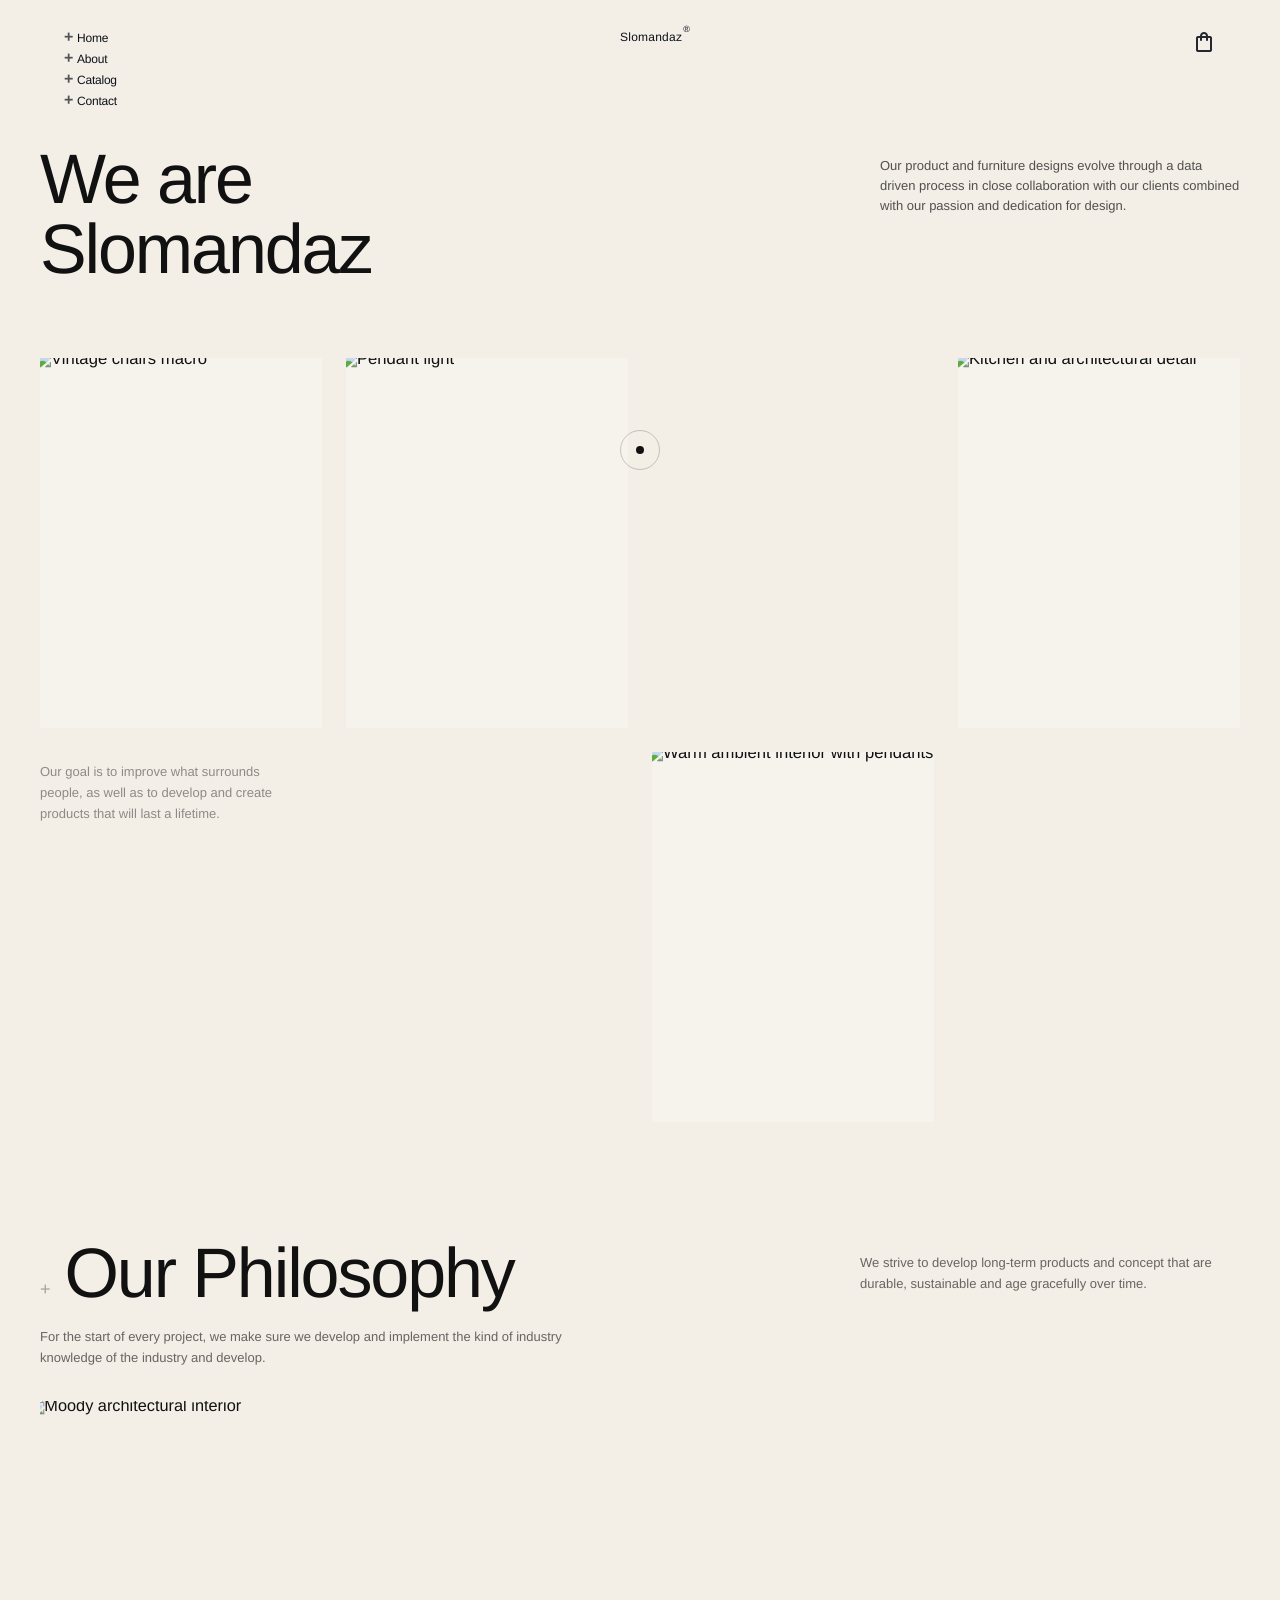
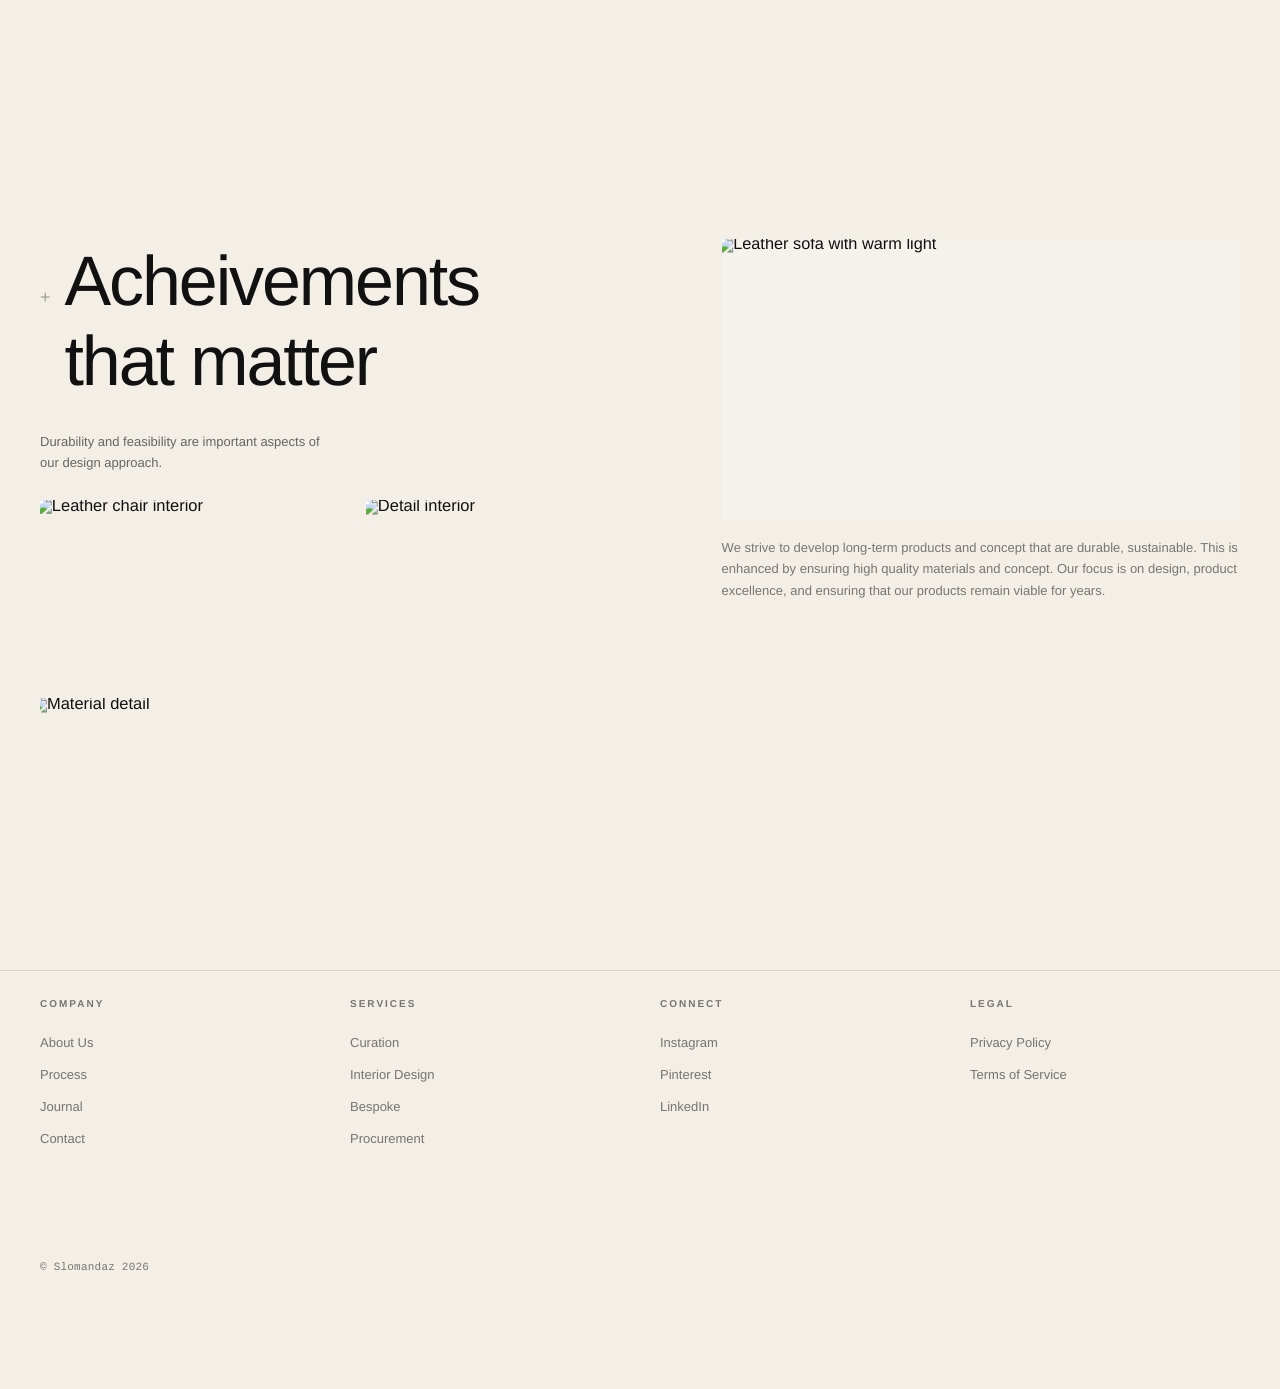
==== commit 4fc79c16: "style: update service headline spacing and fix navigation links for absolute paths" ====
--- a/about/index.html
+++ b/about/index.html
@@ -43,7 +43,7 @@
     </button>
     
     <div class="link-col" id="navLinks">
-      <a class="navlink" href="index.html" style="--i: 0">Home</a>
+      <a class="navlink" href="/index.html" style="--i: 0">Home</a>
       <a href="/about/" class="navlink" style="--i: 1">About</a>
       <a class="navlink" href="/products/" style="--i: 2">Catalog</a>
       <a class="navlink" href="/contact/" style="--i: 3">Contact</a>
@@ -100,7 +100,7 @@
       <section class="about-top">
         <div class="container">
           <div class="about-top__grid">
-            <h1 class="about-title" data-inhale>About Us</h1>
+            <h1 class="about-title" data-inhale>We are <br>Slomandaz</h1>
             <p class="about-intro" data-parallax="0.2">
               Our product and furniture designs evolve through a data driven
               process in close collaboration with our clients combined with our
@@ -156,7 +156,7 @@
             <div class="savoir__left">
               <div class="headlineRow">
                 <span class="sig-plus" aria-hidden="true">+</span>
-                <h2 class="h2" data-inhale>Exceptional<br />Savoir</h2>
+                <h2 class="h2" data-inhale>Our Philosophy</h2>
               </div>
               <p class="sub">
                 For the start of every project, we make sure we develop and
@@ -192,7 +192,7 @@
               <div class="headlineRow">
                 <span class="sig-plus" aria-hidden="true">+</span>
                 <h2 class="details__title" data-inhale>
-                  Attention<br />To The Details
+                  Acheivements <br> that matter
                 </h2>
               </div>
               <p class="sub" style="margin-bottom: 26px; max-width: 280px">
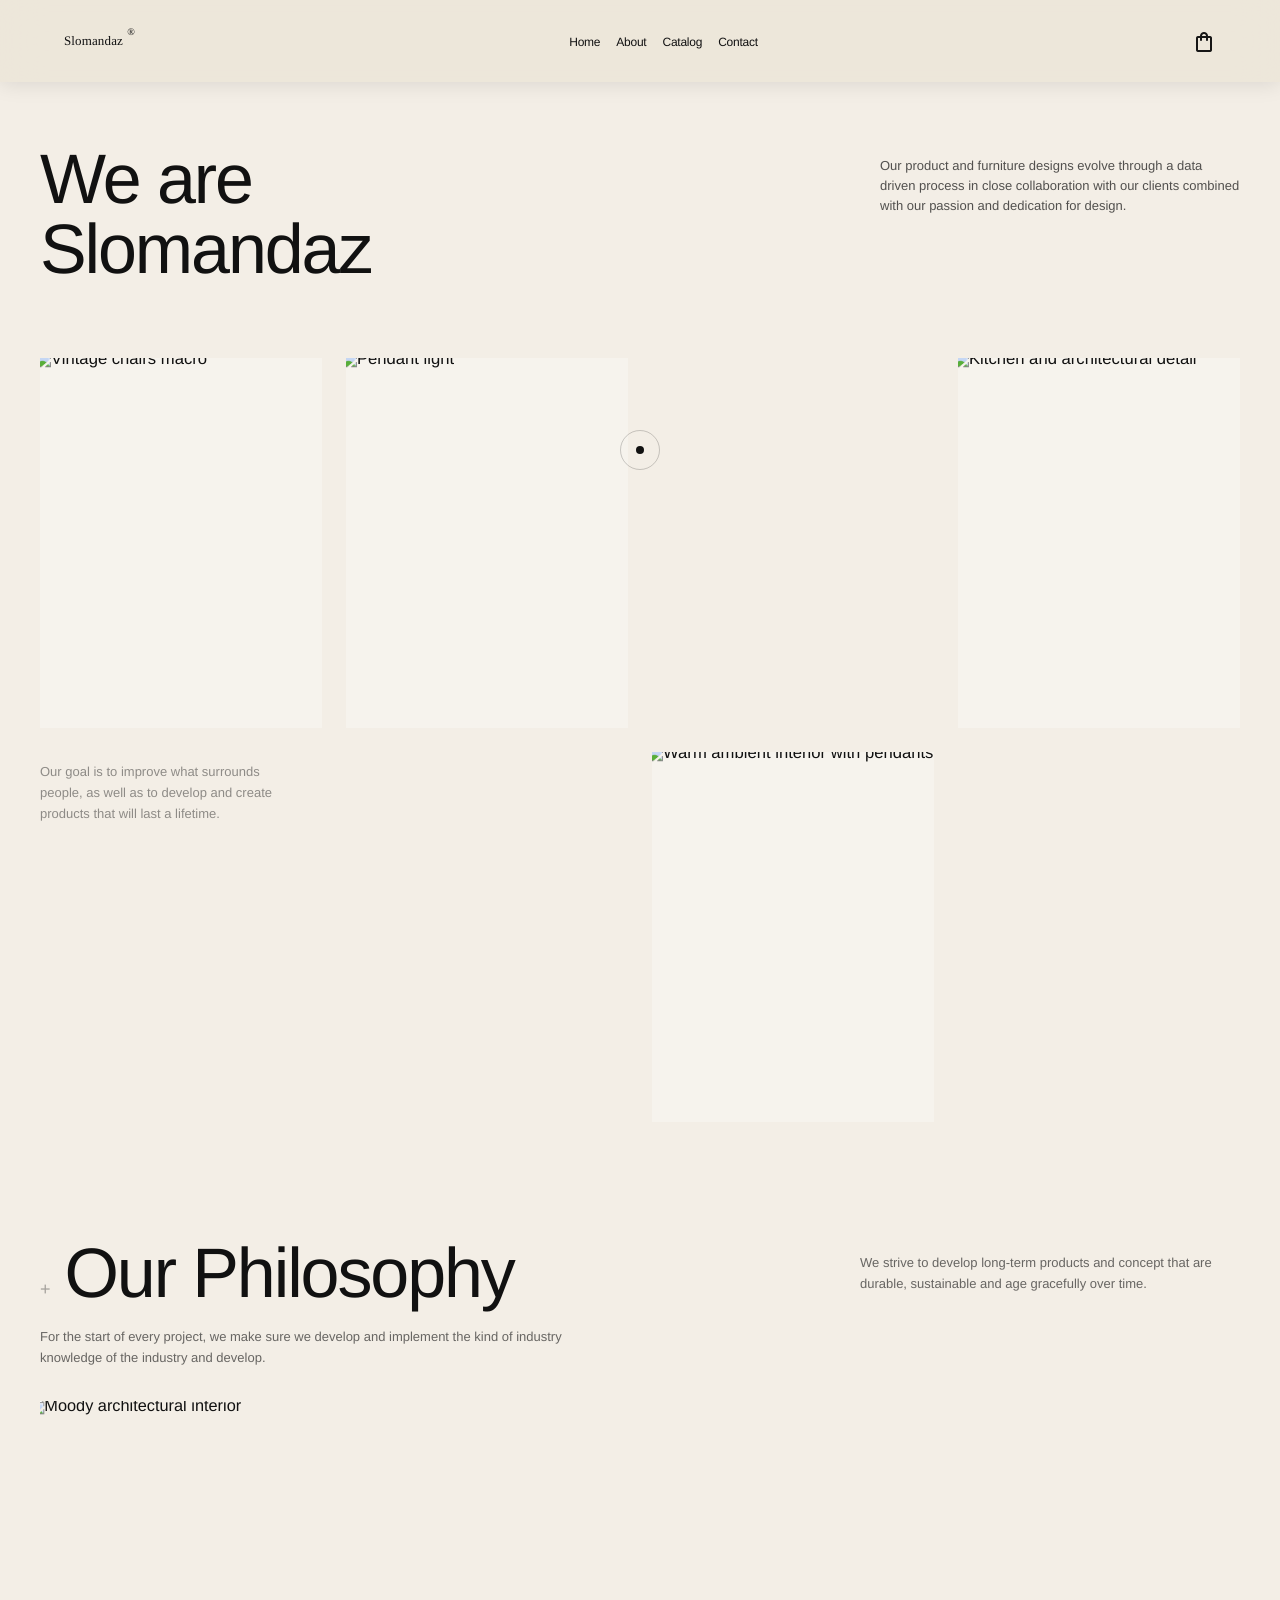
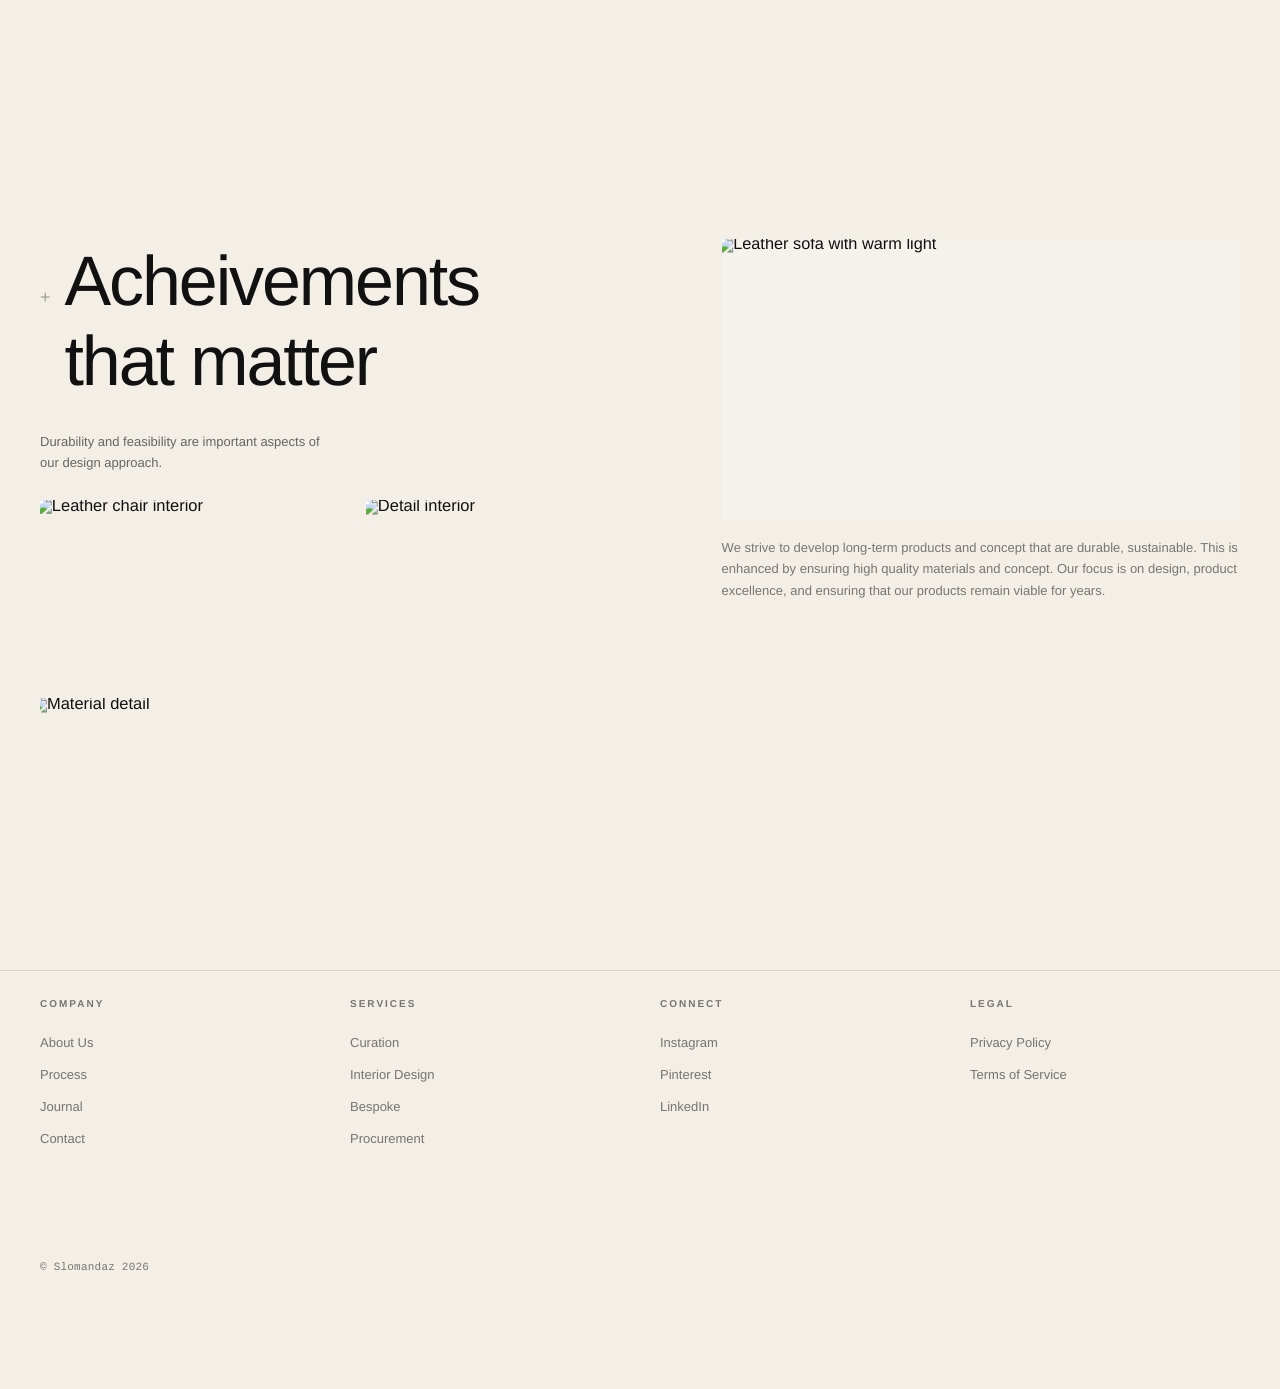
==== commit 17fa842e: "style: enhance navbar with frosted glass effect and responsive adjustments" ====
--- a/about/index.html
+++ b/about/index.html
@@ -18,7 +18,10 @@
       href="https://fonts.googleapis.com/css2?family=Inter:wght@300;400;500&display=swap"
       rel="stylesheet"
     />
-      <link href="https://fonts.googleapis.com/css2?family=Material+Symbols+Outlined" rel="stylesheet" />
+    <link
+      href="https://fonts.googleapis.com/css2?family=Material+Symbols+Outlined"
+      rel="stylesheet"
+    />
 
     <!-- GSAP (KEEP) -->
     <script src="https://cdnjs.cloudflare.com/ajax/libs/gsap/3.12.5/gsap.min.js"></script>
@@ -31,26 +34,24 @@
     <!-- CURSOR ELEMENTS -->
     <div class="cursor-dot"></div>
     <div class="cursor-outline"></div>
-   <header class="global-nav" role="banner" aria-label="Primary navigation">
-  
+  <header class="global-nav" role="banner" aria-label="Primary navigation">
+   <div class="mini-logo">Slomandaz <sup>®</sup></div>
+
+  <!-- Mobile Menu Toggle (visible only on mobile) -->
+<button class="menu-toggle" id="menuToggle" aria-expanded="false" aria-controls="navLinks" aria-label="Toggle menu">
+         <span class="material-symbols-outlined">
+menu_open
+         </span>
+       </button>
+
   <nav class="link-matrix" aria-label="Site links">
-    <!-- Menu toggle button (visible when collapsed) -->
-    <button class="menu-toggle" id="menuToggle" aria-expanded="false" aria-controls="navLinks">
-      <span class="menu-toggle__label">Menu</span>
-      <span class="material-symbols-outlined">
-arrow_drop_down
-</span>
-    </button>
-    
     <div class="link-col" id="navLinks">
-      <a class="navlink" href="/index.html" style="--i: 0">Home</a>
+      <a class="navlink" href="index.html" style="--i: 0">Home</a>
       <a href="/about/" class="navlink" style="--i: 1">About</a>
       <a class="navlink" href="/products/" style="--i: 2">Catalog</a>
       <a class="navlink" href="/contact/" style="--i: 3">Contact</a>
     </div>
   </nav>
-  
-  <div class="mini-logo">Slomandaz<sup>®</sup></div>
 
   <!-- Tools -->
   <div class="hero__tools" aria-label="Tools">
@@ -58,7 +59,6 @@
       <span class="material-symbols-outlined">shopping_bag</span>
       <sup id="cartCount" class="cart-count-sup">0</sup>
     </button>
-  </div>
   </div>
 </header>
 
@@ -100,7 +100,7 @@
       <section class="about-top">
         <div class="container">
           <div class="about-top__grid">
-            <h1 class="about-title" data-inhale>We are <br>Slomandaz</h1>
+            <h1 class="about-title" data-inhale>We are <br />Slomandaz</h1>
             <p class="about-intro" data-parallax="0.2">
               Our product and furniture designs evolve through a data driven
               process in close collaboration with our clients combined with our
@@ -192,7 +192,8 @@
               <div class="headlineRow">
                 <span class="sig-plus" aria-hidden="true">+</span>
                 <h2 class="details__title" data-inhale>
-                  Acheivements <br> that matter
+                  Acheivements <br />
+                  that matter
                 </h2>
               </div>
               <p class="sub" style="margin-bottom: 26px; max-width: 280px">
--- a/styles/styles.css
+++ b/styles/styles.css
@@ -330,9 +330,6 @@
 ========================================= */
 
 #cartCount {
-  position: absolute;
-  top: 26px;
-  right: 50px;
   background: var(--copper);
   color: #fff;
   border-radius: 50%;
@@ -343,7 +340,8 @@
   justify-content: center;
   font-size: 10px;
   font-weight: bold;
-  z-index: 10;
+  
+  
 }
 
 #cartOverlay {
@@ -649,192 +647,121 @@
   padding: var(--pad-y) var(--pad-x);
   display: flex;
   justify-content: space-between;
-  align-items: start;
-  column-gap: 28px;
-  backdrop-filter: none;
-  box-shadow: none;
-  mix-blend-mode: difference;
-  transition: padding 0.3s ease;
+  align-items: center;
+  background: rgba(237, 230, 218, 0.95);
+  backdrop-filter: blur(20px);
+  box-shadow: 0 2px 20px rgba(0, 0, 0, 0.1);
+  transition: all 0.4s cubic-bezier(0.16, 1, 0.3, 1);
+}
+
+.nav-right {
+  display: flex;
+  align-items: center;
+  gap: 16px;
+  margin-left: auto;
+}
+body.scrolled .global-nav {
+  background: rgba(237, 230, 218, 0.88);
 }
 
 /* ─── Mini Logo ─── */
 .mini-logo {
-  font-size: 12px;
-  letter-spacing: 0.02em;
-  font-weight: 500;
-  color: var(--bone);
+  font-size: 13px;
+  letter-spacing: 0.01em;
+  font-family: var(--font-heading);
+  font-weight: 400;
+  color: var(--ink);
   white-space: nowrap;
 }
 .mini-logo sup {
-  font-size: 9px;
-  top: -0.45em;
+  font-size: 10px;
+  top: -0.5em;
   position: relative;
   margin-left: 1px;
 }
 
 /* ─── Link Matrix / Nav Container ─── */
 .link-matrix {
-  justify-content: start;
+  justify-content: center;
   padding-top: 2px;
   position: relative;
 }
 
-/* ─── Menu Toggle Button ─── */
-.menu-toggle {
-  display: flex;
-  align-items: center;
-  gap: 1px;
-  background: none;
-  border: none;
-  cursor: pointer;
-  padding: 0;
-  color: #fff;
-  font-size: 12px;
-  font-weight: 500;
-  letter-spacing: -0.02em;
-  text-transform: capitalize;
-  font-family: inherit;
-  opacity: 0;
-  visibility: hidden;
-  height: 0;
-  overflow: hidden;
-  transition:
-    opacity 0.3s ease,
-    visibility 0.3s ease,
-    height 0.3s ease;
-  mix-blend-mode: normal;
-}
-
-.menu-toggle__label {
-  line-height: 1;
-}
-
-.menu-toggle__icon {
-  font-size: 18px;
-  transition: transform 0.35s cubic-bezier(0.16, 1, 0.3, 1);
-  line-height: 1;
-}
-
-/* When nav is collapsed (scrolled), show the toggle */
-.nav-collapsed .menu-toggle {
-  opacity: 1;
-  visibility: visible;
-  height: auto;
-  overflow: visible;
-}
-
-/* Rotate arrow when menu is open */
-.menu-toggle[aria-expanded="true"] .menu-toggle__icon {
-  transform: rotate(180deg);
-}
 
 /* ─── Link Column ─── */
 .link-col {
   display: flex;
-  flex-direction: column;
-  gap: 5px;
+  flex-direction: row;
+  gap: 12px;
   overflow: hidden;
 }
 
 /* ─── Navlink Base ─── */
+.link-col {
+  gap: 16px;
+}
+
 .navlink {
   font-size: 12px;
   text-transform: capitalize;
   letter-spacing: -0.02em;
-  font-weight: 500;
-  color: white;
-  opacity: 1;
-  width: fit-content;
+  font-family: var(--font-sans);
+  font-weight: 400;
+  color: var(--ink);
   position: relative;
-  display: flex;
-  align-items: baseline;
-  gap: 4px;
-  transform: translateY(0);
-  transition:
-    opacity 0.35s cubic-bezier(0.16, 1, 0.3, 1),
-    transform 0.35s cubic-bezier(0.16, 1, 0.3, 1),
-    max-height 0.35s cubic-bezier(0.16, 1, 0.3, 1);
-  transition-delay: calc(var(--i, 0) * 0.05s);
-  max-height: 40px;
+  display: block;
+  transition: color 0.3s ease;
+}
+.navlink:hover {
+  color: #666;
 }
 
 .navlink::after {
   content: "";
   position: absolute;
+  top: 50%;
   left: 0;
-  bottom: -4px;
-  width: 0%;
-  height: 0.5px;
-  background: rgba(255, 255, 255, 0.66);
-  transition: width 0.32s ease;
+  right: 0;
+  height: 1.5px;
+  background: currentColor;
+  opacity: 0;
+  transform: scaleX(0);
+  transform-origin: left;
+  transition: opacity 0.3s ease, transform 0.6s cubic-bezier(0.16, 1, 0.3, 1);
 }
 .navlink:hover::after {
-  width: 100%;
-}
-.navlink::before {
-  content: "+";
-  font-size: 16px;
-  font-weight: 600;
-  opacity: 0.7;
-  transition: all 0.3s cubic-bezier(0.16, 1, 0.3, 1);
-  transform: rotate(0deg);
-  line-height: 1;
-  flex-shrink: 0;
-}
-.navlink:hover::before {
   opacity: 1;
-  transform: rotate(45deg);
-}
-.navlink:hover {
+  transform: scaleX(1);
+}
+
+
+
+/* Navbar always visible - no collapsed states */
+
+
+.menu-toggle {
+  background: none !important;
+  border: none !important;
+  padding: 4px !important;
+  margin: 0 !important;
+  box-shadow: none !important;
+  cursor: pointer;
+  font-size: 24px;
+  color: var(--ink);
+  opacity: 0.85;
+  transition: opacity 0.2s ease, color 0.2s ease;
+}
+
+.menu-toggle:hover {
   opacity: 1;
-}
-
-/* ─── Collapsed State: Hide navlinks ─── */
-.nav-collapsed .link-col .navlink {
-  opacity: 0;
-  transform: translateY(-15px);
-  max-height: 0;
-  pointer-events: none;
-  margin: 0;
-  padding: 0;
-  overflow: hidden;
-  /* Reverse stagger: last items disappear first */
-  transition-delay: calc((3 - var(--i, 0)) * 0.04s);
-}
-
-/* ─── Collapsed BUT menu is open: show navlinks staggered ─── */
-.nav-collapsed.menu-open .link-col .navlink {
-  opacity: 1;
-  transform: translateY(0);
-  max-height: 40px;
-  pointer-events: auto;
-  /* Forward stagger: first items appear first */
-  transition-delay: calc(var(--i, 0) * 0.07s + 0.05s);
-}
-
-/* ─── Link column gap adjustment when collapsed ─── */
-.nav-collapsed .link-col {
-  gap: 0;
-  transition: gap 0.3s ease;
-}
-.nav-collapsed.menu-open .link-col {
-  gap: 5px;
-  transition-delay: 0.05s;
-}
-
-/* ─── Tools ─── */
-.mini-logo,
-.navlink,
-.tool {
-  color: #fff;
+  color: #666;
 }
 
 .cart-button {
   background: none;
+  display: flex;
   border: none;
-  color: #fff;
   cursor: pointer;
-
   opacity: 0.9;
   transition: opacity 0.3s ease;
 }
@@ -890,7 +817,9 @@
   opacity: 1;
   transform: rotate(45deg);
 }
-
+.cta:hover {
+  transform: translateX(4px);
+}
 .hero__tools {
   display: flex;
   gap: 18px;
@@ -1057,7 +986,7 @@
   display: flex;
   align-items: center;
   justify-content: center;
- 
+
   overflow: hidden;
 }
 
--- a/styles/responsive.css
+++ b/styles/responsive.css
@@ -216,20 +216,96 @@
    ============================================ */
 
 @media (max-width: 768px) {
-  /* ── TYPOGRAPHY ── */
+  /* ── TYPOGRAPHY & NAVBAR ── */
   :root {
     font-size: 15px;
   }
 
+  /* Mobile navbar: logo left, cart center-right, menu far right */
+  .global-nav {
+    padding: 16px var(--pad-x);
+  }
+
+  .mini-logo {
+    flex-shrink: 0;
+  }
+
+  .menu-toggle {
+    margin-left: 30%;
+    font-size: 12px;
+    opacity: 1;
+    visibility: visible;
+    height: auto;
+    color: var(--ink);
+  }
+
+ 
+  .link-col {
+    display: none;
+  }
+
+  .global-nav.menu-open .link-col {
+    display: flex !important;
+    flex-direction: column;
+    position: absolute;
+    top: 100%;
+    left: 0;
+    right: 0;
+    background: rgba(237, 230, 218, 0.98);
+    backdrop-filter: blur(20px);
+    padding: 24px var(--pad-x);
+    gap: 16px;
+    box-shadow: 0 12px 40px rgba(0, 0, 0, 0.15);
+    animation: slideDown 0.3s cubic-bezier(0.16, 1, 0.3, 1);
+  }
+
+  @keyframes slideDown {
+    from {
+      opacity: 0;
+      transform: translateY(-10px);
+    }
+  }
+
+  .global-nav.menu-open .link-col .navlink {
+    opacity: 0;
+    transform: translateX(-20px);
+    transition: all 0.4s cubic-bezier(0.16, 1, 0.3, 1);
+  }
+
+  .global-nav.menu-open .link-col .navlink:nth-child(1) {
+    transition-delay: 0.1s;
+  }
+  .global-nav.menu-open .link-col .navlink:nth-child(2) {
+    transition-delay: 0.15s;
+  }
+  .global-nav.menu-open .link-col .navlink:nth-child(3) {
+    transition-delay: 0.2s;
+  }
+  .global-nav.menu-open .link-col .navlink:nth-child(4) {
+    transition-delay: 0.25s;
+  }
+
+  .global-nav.menu-open .link-col .navlink {
+    opacity: 1;
+    transform: translateX(0);
+  }
+
+  .link-col .navlink {
+    font-size: 18px;
+    padding: 1rem 0;
+  }
+
   @media (max-width: 768px) {
-  .hero__content {
-    flex-direction: column;
-    gap: 1rem;
-    align-items: start;
-  
-  }
-  .hero__descriptor { width: 100%; margin-left: 0; }
-}
+    .hero__content {
+      flex-direction: column;
+      gap: 1rem;
+      align-items: start;
+    }
+    .hero__descriptor {
+      width: 100%;
+      margin-left: 0;
+    }
+  }
 
   /* ── HERO ── */
   .hero {
@@ -248,7 +324,7 @@
     width: 180px;
     font-size: 9px;
   }
-  .hero-cta{
+  .hero-cta {
     display: inline-flex;
     align-items: center;
     gap: 10px;
@@ -268,7 +344,7 @@
   .category-text {
     font-size: clamp(36px, 10vw, 60px);
   }
-  .tab{
+  .tab {
     font-size: 20px;
   }
 
@@ -425,7 +501,7 @@
     gap: 16px;
   }
   .tile,
-  .wide-image{
+  .wide-image {
     width: 100%;
   }
 
@@ -433,12 +509,12 @@
     grid-column: 1 / -1;
     height: 280px;
   } */
-.tile:nth-child(3){
-  display: none;
-}
-.small-photo:nth-child(3){
-  display: none;
-}
+  .tile:nth-child(3) {
+    display: none;
+  }
+  .small-photo:nth-child(3) {
+    display: none;
+  }
   .savoir__grid {
     grid-template-columns: 1fr;
     gap: 0px;
@@ -448,7 +524,7 @@
     grid-template-columns: 1fr;
     gap: 32px;
   }
-  .details__right figure{
+  .details__right figure {
     display: none;
   }
 
@@ -650,10 +726,10 @@
     font-size: 15px;
     padding: 10px 0;
   }
-.contact-cta{
-  padding: 16px 33px;
-  font-size: 11px;
-}
+  .contact-cta {
+    padding: 16px 33px;
+    font-size: 11px;
+  }
   /* ── PRODUCTS ── */
   .products-header {
     padding: 24px 20px;
@@ -1083,4 +1159,89 @@
   max-width: 100%;
 }
 
-
+/* ── MENU FIXES: Desktop Hide + Improved Dropdown ── */
+
+/* Hide menu toggle on desktop */
+@media (min-width: 769px) {
+  .menu-toggle {
+    display: none !important;
+  }
+}
+
+/* Tablet/Desktop: Ensure desktop nav is always visible */
+@media (min-width: 769px) {
+  .link-col {
+    display: flex !important;
+  }
+}
+
+/* Mobile: Improved dropdown - right-aligned, glassmorphism */
+@media (max-width: 768px) {
+  .global-nav.menu-open .link-col {
+    display: flex !important;
+    flex-direction: column;
+    position: absolute;
+    top: 100%;
+    left: 50%;
+    transform: translateX(-50%);
+    width: 280px;
+    max-width: 90vw;
+    background: rgba(243, 238, 230, 0.98);
+    backdrop-filter: blur(32px);
+    padding: 32px 24px;
+    gap: 20px;
+    box-shadow: 0 20px 60px rgba(0, 0, 0, 0.18);
+    border-radius: 16px;
+    border: 1px solid rgba(255, 255, 0.2);
+    animation: slideDownCenter 0.35s cubic-bezier(0.16, 1, 0.3, 1);
+  }
+
+  @keyframes slideDownCenter {
+    from {
+      opacity: 0;
+      transform: translateY(-12px) translateX(-50%) scale(0.96);
+    }
+    to {
+      opacity: 1;
+      transform: translateY(0) translateX(-50%) scale(1);
+    }
+  }
+
+  /* Enhanced navlink dropdown styles */
+  .global-nav.menu-open .link-col .navlink {
+    opacity: 0;
+    transform: translateX(12px);
+    transition: all 0.4s cubic-bezier(0.16, 1, 0.3, 1);
+    padding: 12px 0;
+    font-size: 16px;
+    border-bottom: 1px solid rgba(0, 0, 0, 0.08);
+  }
+
+  .global-nav.menu-open .link-col .navlink:last-child {
+    border-bottom: none;
+  }
+
+  .global-nav.menu-open .link-col .navlink:nth-child(1) {
+    transition-delay: 0.1s;
+  }
+  .global-nav.menu-open .link-col .navlink:nth-child(2) {
+    transition-delay: 0.15s;
+  }
+  .global-nav.menu-open .link-col .navlink:nth-child(3) {
+    transition-delay: 0.2s;
+  }
+  .global-nav.menu-open .link-col .navlink:nth-child(4) {
+    transition-delay: 0.25s;
+  }
+
+  .global-nav.menu-open .link-col .navlink {
+    opacity: 1;
+    transform: translateX(0);
+  }
+
+  /* Menu toggle near cart on mobile */
+  .menu-toggle {
+    margin-left: 0 !important;
+    margin-right: 0 !important;
+  }
+}
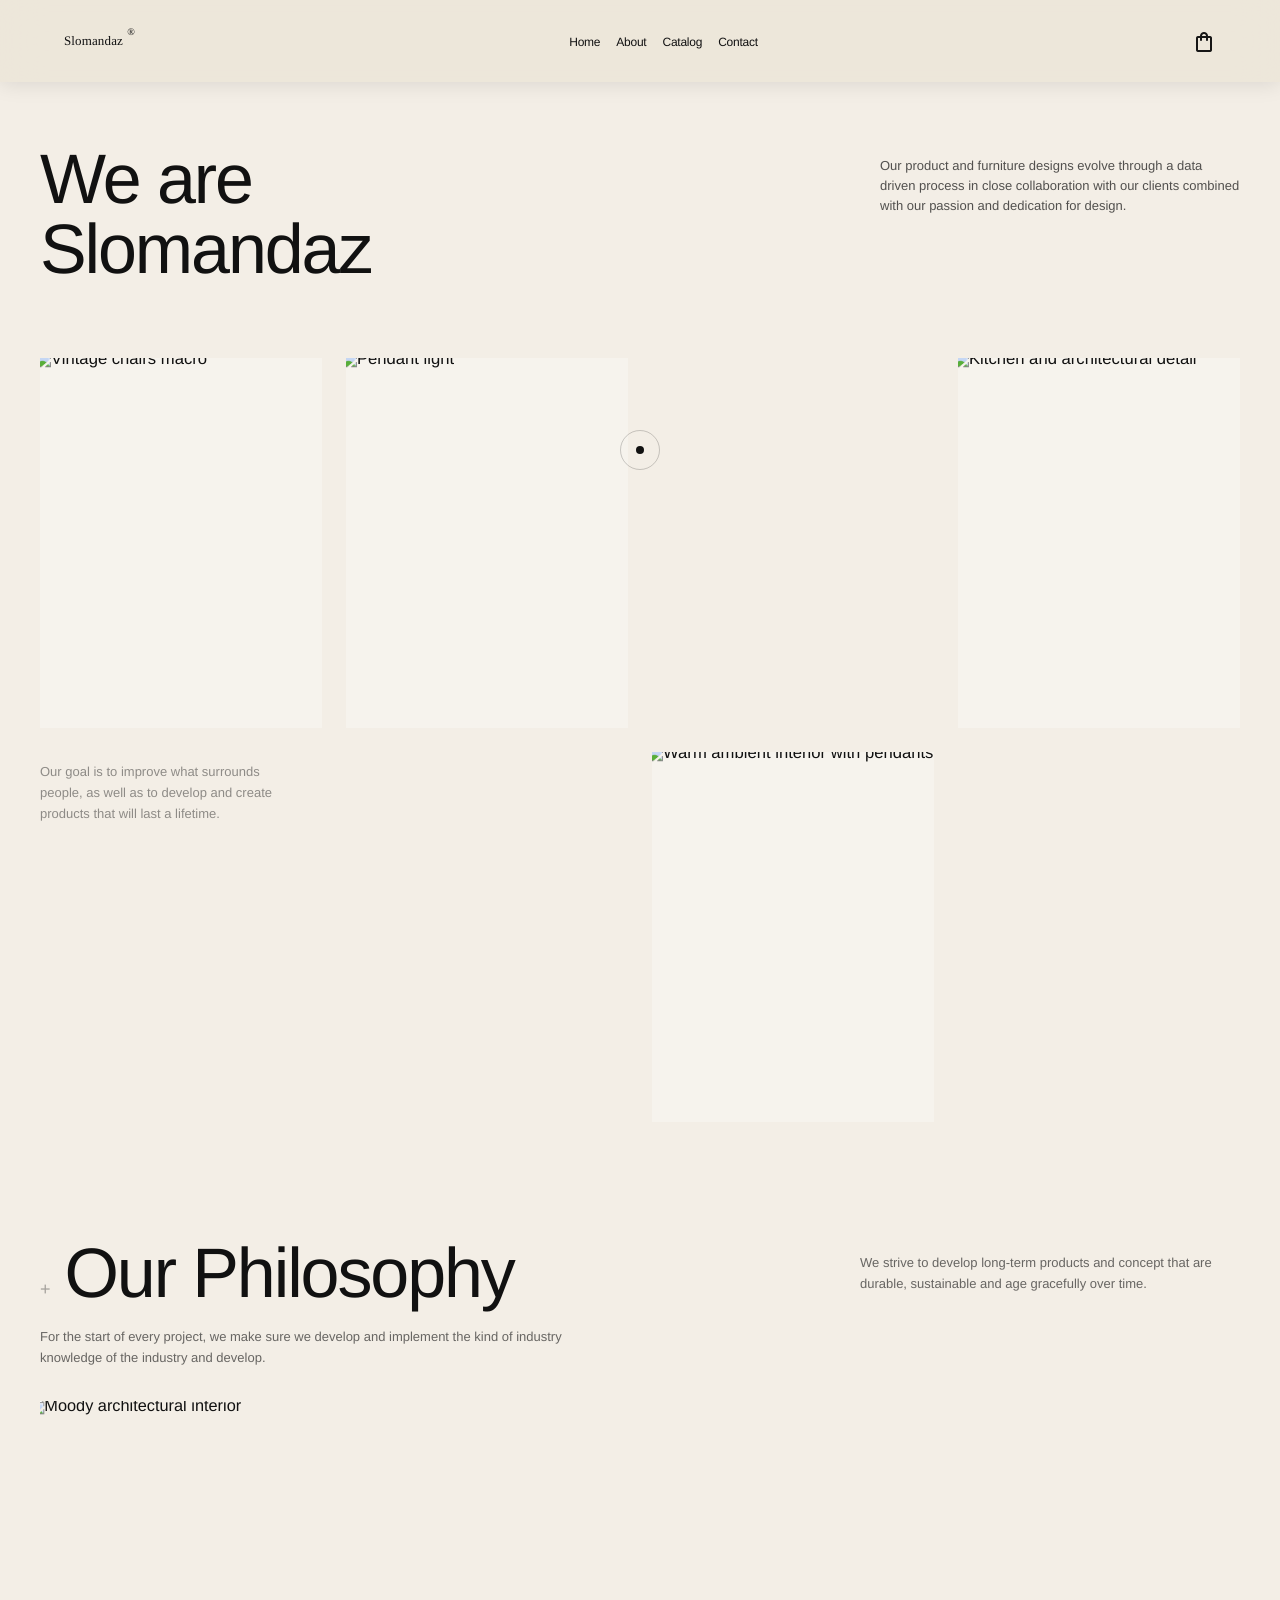
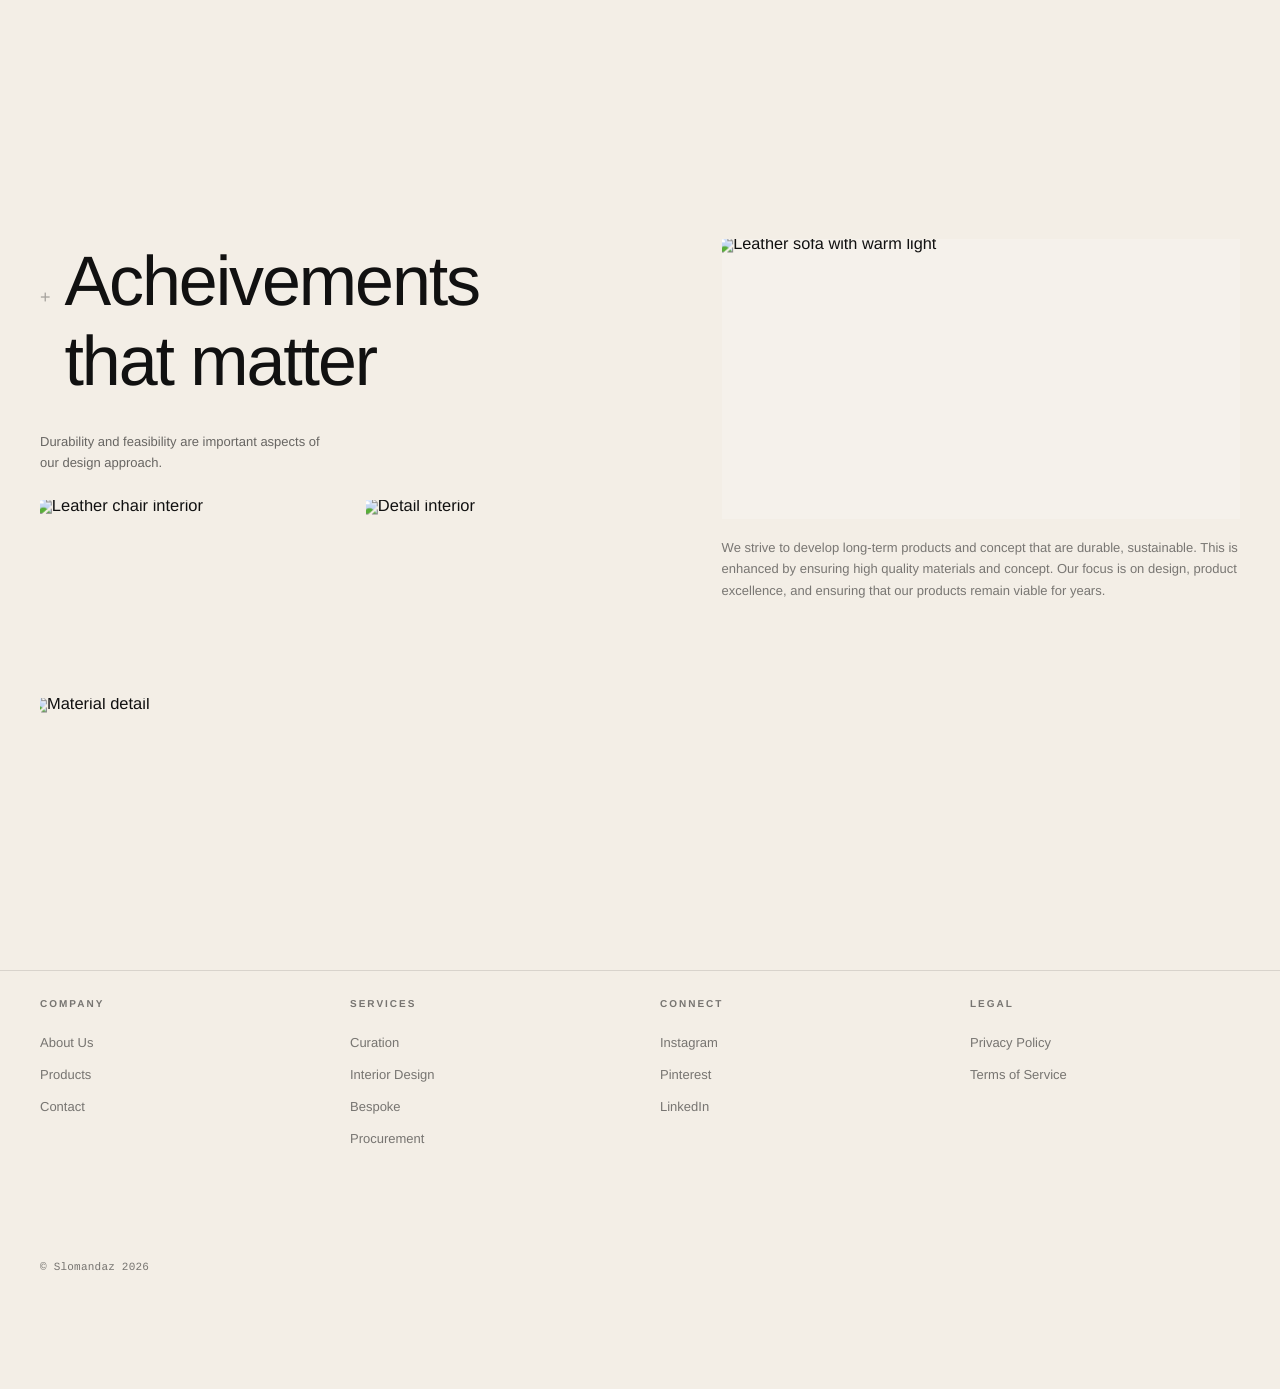
==== commit db0381d3: "updTED LINKS" ====
--- a/about/index.html
+++ b/about/index.html
@@ -34,33 +34,69 @@
     <!-- CURSOR ELEMENTS -->
     <div class="cursor-dot"></div>
     <div class="cursor-outline"></div>
-  <header class="global-nav" role="banner" aria-label="Primary navigation">
-   <div class="mini-logo">Slomandaz <sup>®</sup></div>
-
-  <!-- Mobile Menu Toggle (visible only on mobile) -->
-<button class="menu-toggle" id="menuToggle" aria-expanded="false" aria-controls="navLinks" aria-label="Toggle menu">
-         <span class="material-symbols-outlined">
-menu_open
-         </span>
-       </button>
-
-  <nav class="link-matrix" aria-label="Site links">
-    <div class="link-col" id="navLinks">
-      <a class="navlink" href="index.html" style="--i: 0">Home</a>
-      <a href="/about/" class="navlink" style="--i: 1">About</a>
-      <a class="navlink" href="/products/" style="--i: 2">Catalog</a>
-      <a class="navlink" href="/contact/" style="--i: 3">Contact</a>
+ <header class="global-nav" role="banner">
+  <div class="mini-logo">Slomandaz <sup>®</sup></div>
+
+  <nav class="link-matrix" aria-label="Desktop navigation">
+    <div class="link-col">
+      <a class="navlink" href="/index.html">Home</a>
+      <a class="navlink" href="/about/">About</a>
+      <a class="navlink" href="/products/">Catalog</a>
+      <a class="navlink" href="/contact/">Contact</a>
     </div>
   </nav>
 
-  <!-- Tools -->
-  <div class="hero__tools" aria-label="Tools">
-    <button id="cartBtn" aria-label="Open Cart" class="cart-button">
+  <div class="hero__tools">
+    <button id="cartBtn" class="cart-button">
       <span class="material-symbols-outlined">shopping_bag</span>
       <sup id="cartCount" class="cart-count-sup">0</sup>
     </button>
+    
+    <!-- Drag Handle Toggle -->
+    <button id="menuToggle" class="menu-toggle" aria-label="Open Menu">
+      <span class="material-symbols-outlined">
+menu
+</span>
+    </button>
   </div>
 </header>
+
+<!-- THE HARDCORE DRAWER -->
+<div id="mobileDrawer" class="mobile-drawer">
+  <div class="drawer-bg"></div>
+  
+  <!-- Close Button Inside Drawer -->
+  <button id="drawerClose" class="drawer-close-btn" aria-label="Close Menu">
+    <span class="material-symbols-outlined">close</span>
+  </button>
+
+  <div class="drawer-inner">
+    <div class="drawer-grid">
+      <div class="drawer-left">
+        <span class="drawer-label">Navigation</span>
+        <nav class="drawer-links">
+          <a href="/index.html" class="d-link"><span>01</span> Home</a>
+          <a href="/about/" class="d-link"><span>02</span> About</a>
+          <a href="/products/" class="d-link"><span>03</span> Catalog</a>
+          <a href="/contact/" class="d-link"><span>04</span> Contact</a>
+        </nav>
+      </div>
+      
+      <div class="drawer-right">
+        <div class="drawer-info">
+          <span class="drawer-label">Socials</span>
+          <a href="#">Instagram</a>
+          <a href="#">Pinterest</a>
+        </div>
+      </div>
+    </div>
+    
+    <div class="drawer-footer">
+      <div class="footer-logo">Slomandaz <sup>®</sup></div>
+      <div class="footer-copy">©2026 Design for Living.</div>
+    </div>
+  </div>
+</div>
 
     <!-- THE SLIDE-IN DRAWER (Fixed Position) - Moved outside header to avoid mix-blend-mode -->
     <div id="cartOverlay"></div>
@@ -265,22 +301,22 @@
           <div class="footer-grid">
             <div class="footer-column">
               <h4>Company</h4>
-              <ul>
-                <li><a href="#">About Us</a></li>
-                <li><a href="#">Process</a></li>
-                <li><a href="#">Journal</a></li>
-                <li><a href="#">Contact</a></li>
-              </ul>
-            </div>
-            <div class="footer-column">
-              <h4>Services</h4>
-              <ul>
-                <li><a href="#">Curation</a></li>
-                <li><a href="#">Interior Design</a></li>
-                <li><a href="#">Bespoke</a></li>
-                <li><a href="#">Procurement</a></li>
-              </ul>
-            </div>
+             <ul>
+            <li><a href="/about/index.html">About Us</a></li>
+            <li><a href="/products/index.html">Products</a></li>
+            
+            <li><a href="/contact/index.html">Contact</a></li>
+          </ul>
+        </div>
+        <div class="footer-column">
+          <h4>Services</h4>
+          <ul>
+            <li><a href="/contact/index.html">Curation</a></li>
+            <li><a href="/contact/index.html">Interior Design</a></li>
+            <li><a href="/contact/index.html">Bespoke</a></li>
+            <li><a href="/contact/index.html">Procurement</a></li>
+          </ul>
+        </div>
             <div class="footer-column">
               <h4>Connect</h4>
               <ul>
--- a/styles/styles.css
+++ b/styles/styles.css
@@ -1,16 +1,3 @@
-/*
-  ==========================================================
-  NODEN® HERO — “Macro Materiality + Heritage Minimalism”
-  Key decisions:
-  - Full-bleed macro hero image
-  - Header segmented into utility zones with ultra-small uppercase text
-  - Oversized bottom-left wordmark
-  - Bottom-right descriptor block
-  - Far-right vertical pagination
-  - Below: products band with category tabs + product row
-  ==========================================================
-*/
-
 :root {
   --bone: #ede6da; /* bone-white wordmark */
   --bone-2: #f3eee6; /* slightly warmer UI white */
@@ -44,6 +31,15 @@
   color: #111;
   -webkit-font-smoothing: antialiased;
   text-rendering: geometricPrecision;
+}
+/* Disable text selection and tap highlight globally */
+html,
+body {
+  /* Standard property */
+  user-select: none;
+  /* Webkit browsers (Safari, Chrome, iOS) */
+  -webkit-user-select: none;
+  -webkit-tap-highlight-color: transparent;
 }
 
 a {
@@ -340,8 +336,6 @@
   justify-content: center;
   font-size: 10px;
   font-weight: bold;
-  
-  
 }
 
 #cartOverlay {
@@ -664,6 +658,166 @@
   background: rgba(237, 230, 218, 0.88);
 }
 
+/* --- Toggle Styling --- */
+.menu-toggle {
+  width: 40px;
+  height: 40px;
+  display: flex;
+  flex-direction: column;
+  justify-content: center;
+  align-items: flex-end;
+  gap: 8px;
+  background: none;
+  border: none;
+  cursor: pointer;
+  position: relative;
+  z-index: 10001;
+  padding: 0;
+}
+
+.menu-toggle .line {
+  width: 28px;
+  height: 1.5px;
+  background: var(--ink);
+  transition: transform 0.5s cubic-bezier(0.19, 1, 0.22, 1), width 0.5s ease;
+}
+
+.menu-toggle .line-bottom { width: 18px; }
+
+/* Morphing state */
+.menu-toggle.is-active .line-top {
+  transform: translateY(4.5px) rotate(45deg);
+  width: 28px;
+}
+.menu-toggle.is-active .line-bottom {
+  transform: translateY(-5px) rotate(-45deg);
+  width: 28px;
+}
+
+/* --- Drawer Styling --- */
+.mobile-drawer {
+  position: fixed;
+  inset: 0;
+  z-index: 10000;
+  pointer-events: none;
+  visibility: hidden;
+  display: flex;
+  align-items: center;
+  padding: var(--pad-x);
+}
+
+.mobile-drawer.is-open {
+  pointer-events: all;
+  visibility: visible;
+}
+
+.drawer-bg {
+  position: absolute;
+  inset: 0;
+  background: var(--bone);
+  clip-path: inset(0 0 100% 0); /* Animates down via GSAP */
+}
+
+.drawer-inner {
+  position: relative;
+  width: 100%;
+  height: 80vh;
+  display: flex;
+  flex-direction: column;
+  justify-content: space-between;
+}
+
+.drawer-grid {
+  display: grid;
+  grid-template-columns: 1.5fr 1fr;
+  gap: 40px;
+  margin-top: 60px;
+}
+
+@media (max-width: 600px) {
+  .drawer-grid { grid-template-columns: 1fr; }
+  .drawer-right { display: none; } /* Cleanliness on small phones */
+}
+
+/* --- Menu Toggles --- */
+ .drawer-close-btn {
+  background: none;
+  border: none;
+  cursor: pointer;
+  color: var(--ink);
+  display: flex;
+  align-items: center;
+  justify-content: center;
+  padding: 0;
+ 
+  transition: opacity 0.3s ease;
+}
+
+/* Close Button Positioned in Drawer */
+.drawer-close-btn {
+  position: absolute;
+  top: var(--pad-y);
+  right: var(--pad-x);
+  z-index: 10002;
+}
+
+.drawer-label {
+  display: block;
+  font-family: var(--font-sans);
+  font-size: 10px;
+  text-transform: uppercase;
+  letter-spacing: 0.2em;
+  margin-bottom: 24px;
+  color: var(--muted-2);
+}
+
+.drawer-links {
+  display: flex;
+  flex-direction: column;
+  gap: 15px;
+}
+
+.d-link {
+  font-family: var(--font-heading);
+  font-size: clamp(40px, 8vw, 72px);
+  color: var(--ink);
+  text-decoration: none;
+  line-height: 1.1;
+  overflow: hidden;
+  display: block;
+}
+
+.d-link span {
+  font-family: var(--font-sans);
+  font-size: 14px;
+  vertical-align: middle;
+  margin-right: 15px;
+  opacity: 0.4;
+}
+
+.drawer-info {
+  margin-bottom: 40px;
+}
+
+.drawer-info a, .drawer-info p {
+  display: block;
+  font-family: var(--font-sans);
+  font-size: 14px;
+  color: var(--ink);
+  margin-bottom: 8px;
+  text-decoration: none;
+}
+
+.drawer-footer {
+  display: flex;
+  justify-content: space-between;
+  align-items: flex-end;
+  border-top: 1px solid var(--divider);
+  padding-top: 20px;
+}
+
+.footer-logo { font-family: var(--font-heading); font-size: 14px; }
+.footer-copy { font-size: 10px; opacity: 0.5; text-transform: uppercase; }
 /* ─── Mini Logo ─── */
 .mini-logo {
   font-size: 13px;
@@ -687,13 +841,17 @@
   position: relative;
 }
 
-
 /* ─── Link Column ─── */
 .link-col {
   display: flex;
   flex-direction: row;
   gap: 12px;
   overflow: hidden;
+}
+.menu-toggle {
+  display: flex;
+  align-items: center;
+  gap: 0;
 }
 
 /* ─── Navlink Base ─── */
@@ -734,10 +892,7 @@
   transform: scaleX(1);
 }
 
-
-
 /* Navbar always visible - no collapsed states */
-
 
 .menu-toggle {
   background: none !important;
@@ -884,9 +1039,11 @@
   font-size: clamp(56px, 7.4vw, 120px);
   letter-spacing: -0.03em;
   color: var(--bone);
+
   line-height: 0.88;
   text-shadow: 0 1px 0 rgba(0, 0, 0, 0.1);
   white-space: nowrap;
+
   font-family: var(--font-heading);
 }
 .hero__brand sup {
@@ -905,10 +1062,9 @@
   bottom: 56px; */
   z-index: 3;
   width: 260px;
-  font-size: 10px;
-  line-height: 1.45;
-  letter-spacing: 0.16em;
-  text-transform: uppercase;
+  font-size: 13px;
+  line-height: 1.65;
+
   color: rgba(255, 255, 255, 0.8);
   text-align: left; /* feels more “technical” than center */
 }
@@ -1160,7 +1316,7 @@
 .noden-about__title {
   grid-column: 1 / 3; /* title sits left */
   grid-row: 1;
-  transform: translateY(-120%);
+
   font-family: var(--font-heading);
   font-size: clamp(42px, 6vw, 70px);
   font-weight: 400;
@@ -1273,10 +1429,11 @@
   .noden-about__img--2 {
     grid-column: 2 / 3;
     grid-row: auto;
-  }
-  .noden-about__empty {
     display: none;
   }
+  /* .noden-about__empty {
+    display: none;
+  } */
   .noden-about__img--3 {
     grid-column: 1 / -1;
     grid-row: auto;
@@ -2960,6 +3117,51 @@
   max-width: var(--container);
   margin: 0 auto;
   padding: 0 auto;
+}
+
+/* Grid Wrapper for Products Loader */
+.grid-wrapper {
+  position: relative;
+  margin-bottom: 40px;
+}
+
+/* Products Loader (same exact style as archive) */
+.products-page-loader {
+  position: absolute;
+  top: 0;
+  left: 0;
+  right: 0;
+  bottom: 0;
+  display: flex;
+  align-items: center;
+  justify-content: center;
+  background: #fff; /* Match products page grid background */
+  z-index: 10;
+  opacity: 1;
+  transition: opacity 0.3s ease, visibility 0.3s ease;
+  visibility: visible;
+}
+
+.products-page-loader.hidden {
+  opacity: 0;
+  visibility: hidden;
+  pointer-events: none;
+}
+
+/* Exact same Newton gooey styles as archive */
+.products-page-loader .gooey {
+  position: relative;
+  width: 142px;
+  height: 40px;
+  margin: 0;
+  background: transparent;
+  filter: contrast(15);
+}
+
+.products-page-loader .dot,
+.products-page-loader .dots span {
+  background: var(--copper); /* Brand color */
+  filter: blur(4px);
 }
 
 /* Header */
--- a/styles/responsive.css
+++ b/styles/responsive.css
@@ -203,6 +203,18 @@
   .noden-about__grid {
     grid-template-columns: repeat(4, 1fr);
   }
+  .noden-about__intro {
+    margin-top: 50px;
+  }
+
+  .noden-about__img--1,
+  .noden-about__img--2 {
+    width: 40vw;
+    height: auto;
+  }
+  .noden-about__img--3 {
+    display: none;
+  }
 
   /* Footer: keep 4-col */
   .footer-grid {
@@ -215,6 +227,70 @@
    Key adaptation point
    ============================================ */
 
+   /* --- Fix for About Stats on Mobile --- */
+@media (max-width: 900px) {
+  
+  /* 1. Make the container visible and full width */
+  .noden-about__empty {
+    display: block !important; 
+    grid-column: 1 / -1 !important; /* Forces it to span the whole width */
+    width: 100%;
+    margin: 20px 0;
+  }
+
+  /* 2. Force Horizontal Layout */
+  .noden-about__stats {
+    display: flex !important;
+    flex-direction: row !important; /* Ensures horizontal */
+    justify-content: space-between;
+    align-items: flex-start;
+    padding: 30px 0;
+    border-top: 1px solid var(--divider);
+    border-bottom: 1px solid var(--divider);
+  }
+
+  /* 3. Style individual stat blocks */
+  .noden-about__stat {
+    flex: 1;
+    text-align: center;
+    border-right: 1px solid var(--divider);
+    padding: 0 10px;
+  }
+
+  .noden-about__stat:last-child {
+    border-right: none;
+  }
+
+  /* 4. Hide vertical dividers from desktop */
+  .noden-about__statDivider {
+    display: none !important;
+  }
+
+  /* 5. Size numbers for mobile horizontal fit */
+  .noden-about__statNum {
+    font-size: clamp(30px, 8vw, 48px) !important;
+    margin-bottom: 5px;
+  }
+
+  .noden-about__statLbl {
+    font-size: 8px !important;
+    letter-spacing: 0.1em;
+    max-width: 80px;
+    margin: 0 auto;
+  }
+
+  /* 6. Fix the "Pointless" Image Vibe */
+  .noden-about__img--1 {
+    grid-column: 1 / -1 !important; /* First image stays big and wide */
+    aspect-ratio: 16 / 9;
+    width: 100% !important;
+  }
+
+  .noden-about__img--2 {
+    grid-column: 1 / 2 !important; /* Second image sits small on left */
+    width: 100% !important;
+  }
+}
 @media (max-width: 768px) {
   /* ── TYPOGRAPHY & NAVBAR ── */
   :root {
@@ -231,7 +307,7 @@
   }
 
   .menu-toggle {
-    margin-left: 30%;
+    margin: 0 auto;
     font-size: 12px;
     opacity: 1;
     visibility: visible;
@@ -239,7 +315,13 @@
     color: var(--ink);
   }
 
- 
+  /* Ensure global-nav uses flex for centering */
+  .global-nav {
+    display: flex;
+    justify-content: space-between;
+    align-items: center;
+  }
+
   .link-col {
     display: none;
   }
@@ -249,8 +331,10 @@
     flex-direction: column;
     position: absolute;
     top: 100%;
-    left: 0;
-    right: 0;
+    left: 50%;
+    transform: translateX(-50%);
+    width: 280px;
+    max-width: 90vw;
     background: rgba(237, 230, 218, 0.98);
     backdrop-filter: blur(20px);
     padding: 24px var(--pad-x);
@@ -321,8 +405,8 @@
   .hero__descriptor {
     bottom: 44px;
     right: -35%;
-    width: 180px;
-    font-size: 9px;
+    width: 280px;
+    font-size: 13px;
   }
   .hero-cta {
     display: inline-flex;
@@ -366,6 +450,7 @@
   .noden-about {
     padding: 30px var(--pad-x);
     margin-top: -30px; /* Reduce gap between category and about sections */
+    margin-bottom: 30px;
   }
 
   .noden-about__grid {
@@ -380,17 +465,19 @@
 
   .noden-about__intro {
     grid-column: 1 / -1;
+    margin-top: 50px;
     justify-self: start;
     max-width: 100%;
   }
 
-  .noden-about__empty {
-    display: none;
-  }
+
+
+  
 
   .noden-about__img--3 {
     grid-column: 1 / -1;
     aspect-ratio: 3/2;
+    display: none;
   }
 
   .noden-about__goal {
@@ -403,9 +490,7 @@
     aspect-ratio: 3/4;
   }
 
-  .noden-about__blank {
-    display: none;
-  }
+ 
 
   /* ── SERVICES ── */
   .services-section {
@@ -544,6 +629,19 @@
     gap: 40px;
   }
 
+  .contactTile--a {
+  grid-column: 1 / 2;
+  grid-row: 1;
+}
+.contactTile--b {
+  grid-column: 1 / 3;
+  grid-row: 2;
+}
+.contactTile--c {
+  grid-column: 1 / 3;
+  grid-row: 3;
+}
+
   /* ── CART DRAWER ── */
   #cartDrawer {
     width: 360px;
@@ -606,10 +704,10 @@
 
   .hero__descriptor {
     width: 250px;
-    font-size: 8px;
+    font-size: 13px;
   }
   .tab {
-    font-size: small;
+    
   }
 
   /* ── CATEGORY ── */
@@ -1184,6 +1282,7 @@
     top: 100%;
     left: 50%;
     transform: translateX(-50%);
+    margin-top: 10px;
     width: 280px;
     max-width: 90vw;
     background: rgba(243, 238, 230, 0.98);
@@ -1191,19 +1290,19 @@
     padding: 32px 24px;
     gap: 20px;
     box-shadow: 0 20px 60px rgba(0, 0, 0, 0.18);
-    border-radius: 16px;
-    border: 1px solid rgba(255, 255, 0.2);
+    border-radius: 0px;
+
     animation: slideDownCenter 0.35s cubic-bezier(0.16, 1, 0.3, 1);
   }
 
   @keyframes slideDownCenter {
     from {
       opacity: 0;
-      transform: translateY(-12px) translateX(-50%) scale(0.96);
+      transform: translateY(-12px) scale(0.96);
     }
     to {
       opacity: 1;
-      transform: translateY(0) translateX(-50%) scale(1);
+      transform: translateY(0) scale(1);
     }
   }
 
@@ -1239,9 +1338,8 @@
     transform: translateX(0);
   }
 
-  /* Menu toggle near cart on mobile */
+  /* Menu toggle centered on mobile */
   .menu-toggle {
-    margin-left: 0 !important;
-    margin-right: 0 !important;
-  }
-}
+    margin: 0 auto !important;
+  }
+}
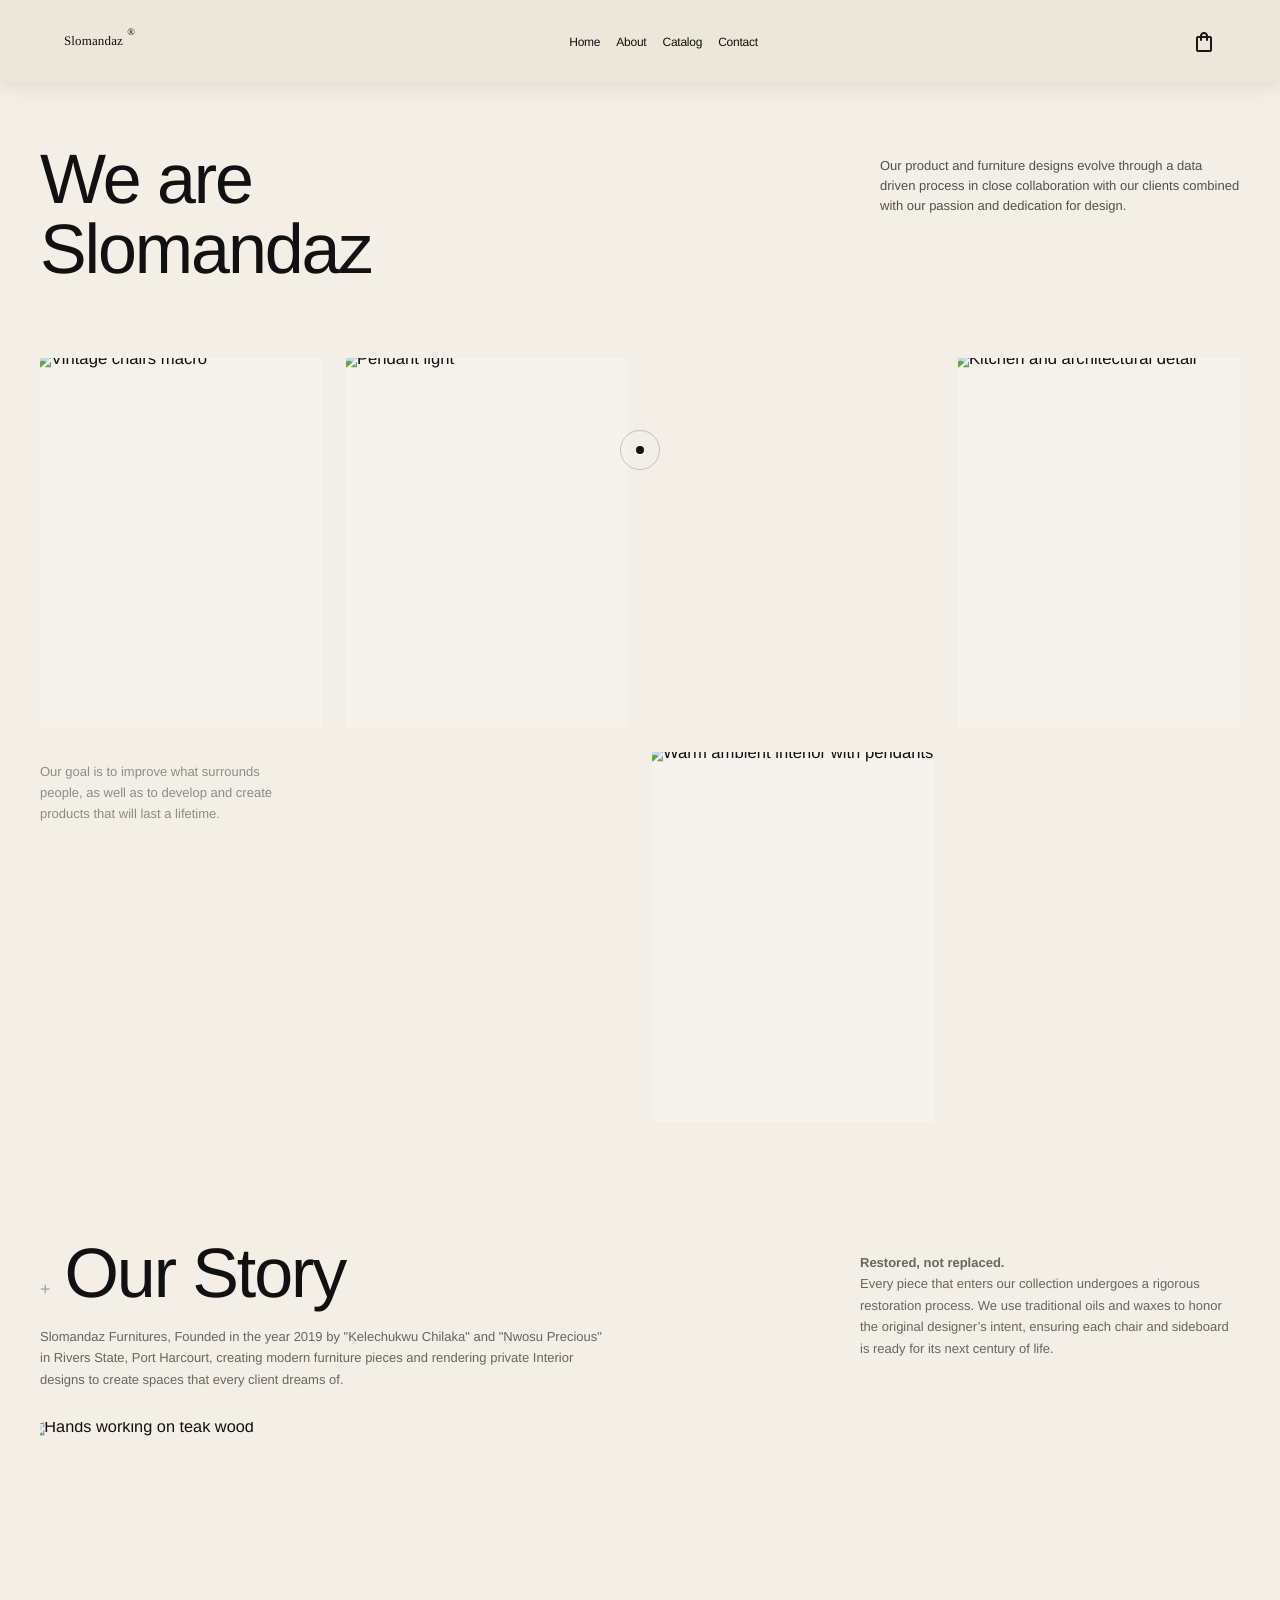
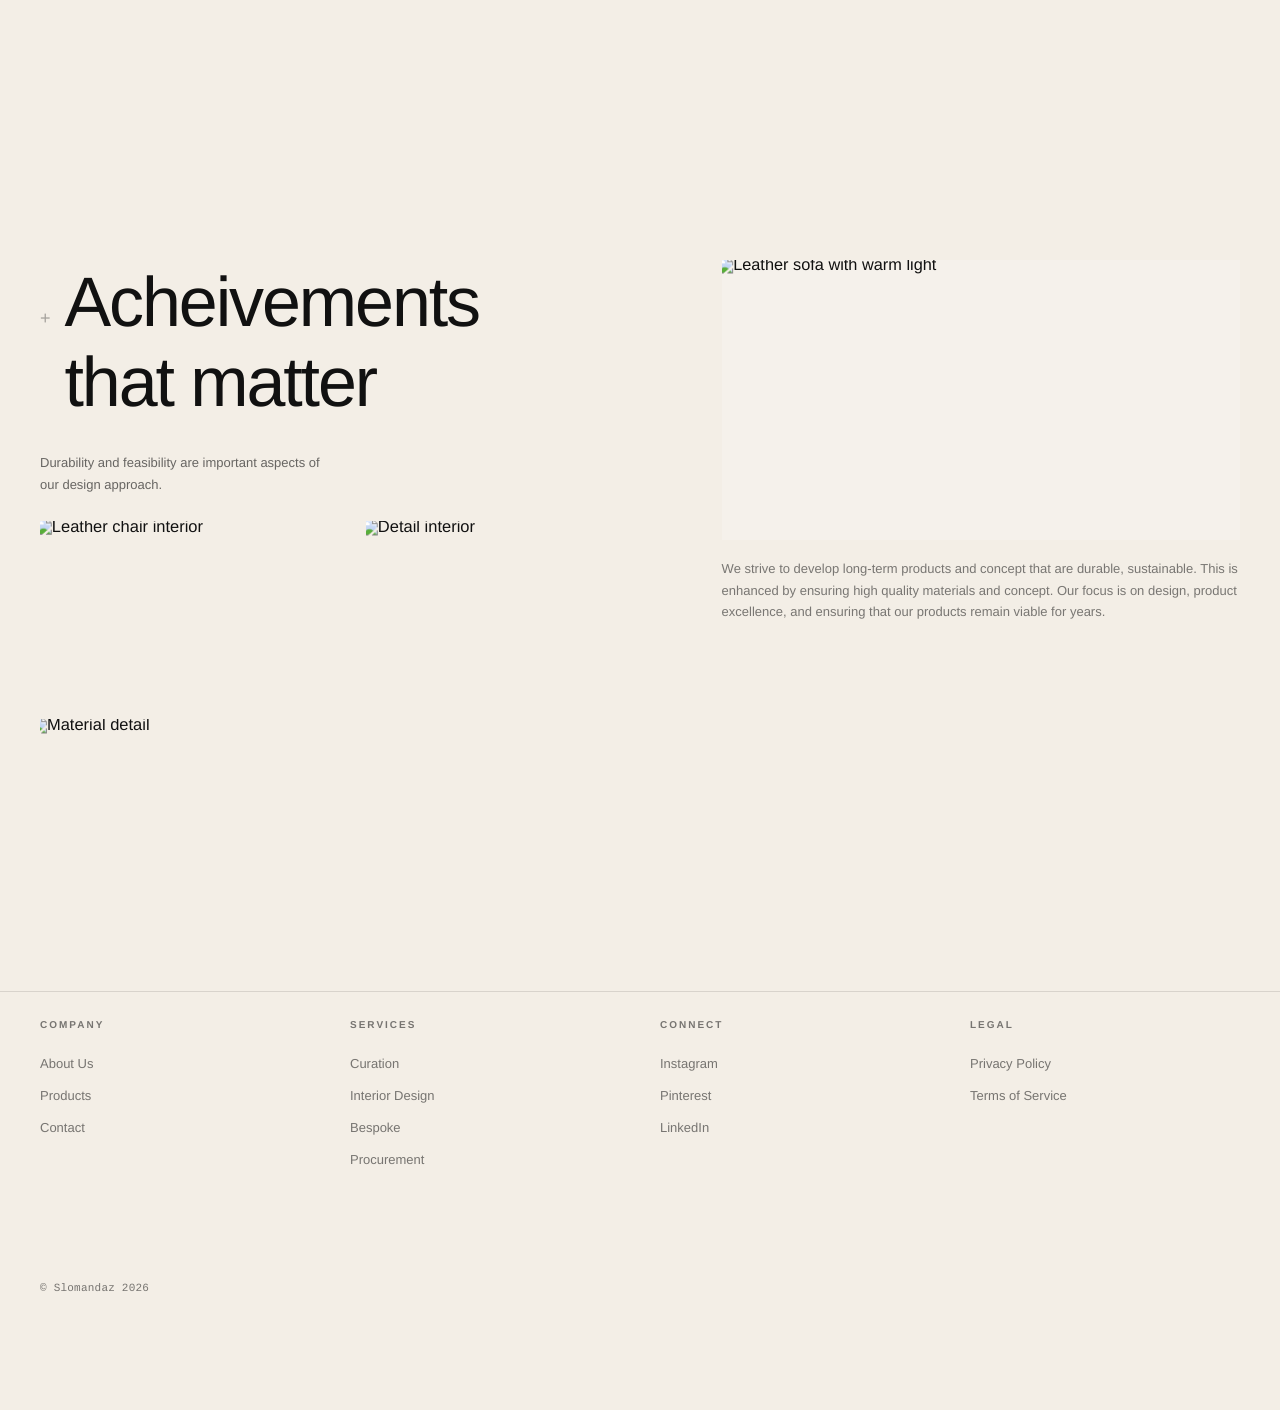
==== commit 65e520b5: "changed about story" ====
--- a/about/index.html
+++ b/about/index.html
@@ -186,37 +186,38 @@
       <!-- =========================
          EXCEPTIONAL SAVOIR
     ========================== -->
-      <section class="section savoir">
-        <div class="container">
-          <div class="savoir__grid">
-            <div class="savoir__left">
-              <div class="headlineRow">
-                <span class="sig-plus" aria-hidden="true">+</span>
-                <h2 class="h2" data-inhale>Our Philosophy</h2>
-              </div>
-              <p class="sub">
-                For the start of every project, we make sure we develop and
-                implement the kind of industry knowledge of the industry and
-                develop.
-              </p>
-            </div>
-
-            <div class="savoir__right">
-              <p class="sub">
-                We strive to develop long-term products and concept that are
-                durable, sustainable and age gracefully over time.
-              </p>
-            </div>
-          </div>
-
-          <div class="wide-image" data-speed="0.8" data--img>
-            <img
-              src="https://images.unsplash.com/photo-1600210492493-0946911123ea?q=80&w=2000&auto=format&fit=crop"
-              alt="Moody architectural interior"
-            />
-          </div>
-        </div>
-      </section>
+      <!-- =========================
+     NEW PHILOSOPHY / STORY SECTION
+========================== -->
+<section class="section savoir">
+  <div class="container">
+    <div class="savoir__grid">
+      <div class="savoir__left">
+        <div class="headlineRow">
+          <span class="sig-plus" aria-hidden="true">+</span>
+          <h2 class="h2">Our Story</h2>
+        </div>
+        <p class="sub">
+          Slomandaz Furnitures, Founded in the year 2019 by "Kelechukwu Chilaka" and "Nwosu Precious" in 
+          Rivers State, Port Harcourt, creating modern furniture pieces and rendering private Interior designs to create spaces that every client dreams of.
+        </p>
+      </div>
+
+      <div class="savoir__right">
+        <p class="sub">
+          <strong>Restored, not replaced.</strong><br>
+          Every piece that enters our collection undergoes a rigorous restoration process. 
+          We use traditional oils and waxes to honor the original designer’s intent, 
+          ensuring each chair and sideboard is ready for its next century of life.
+        </p>
+      </div>
+    </div>
+    <!-- High-impact image of a half-restored chair or a wood texture -->
+    <div class="wide-image">
+       <img src="https://images.unsplash.com/photo-1586023492125-27b2c045efd7?q=80&w=900&auto=format&fit=crop" alt="Hands working on teak wood">
+    </div>
+  </div>
+</section>
 
       <!-- =========================
          ATTENTION TO THE DETAILS
